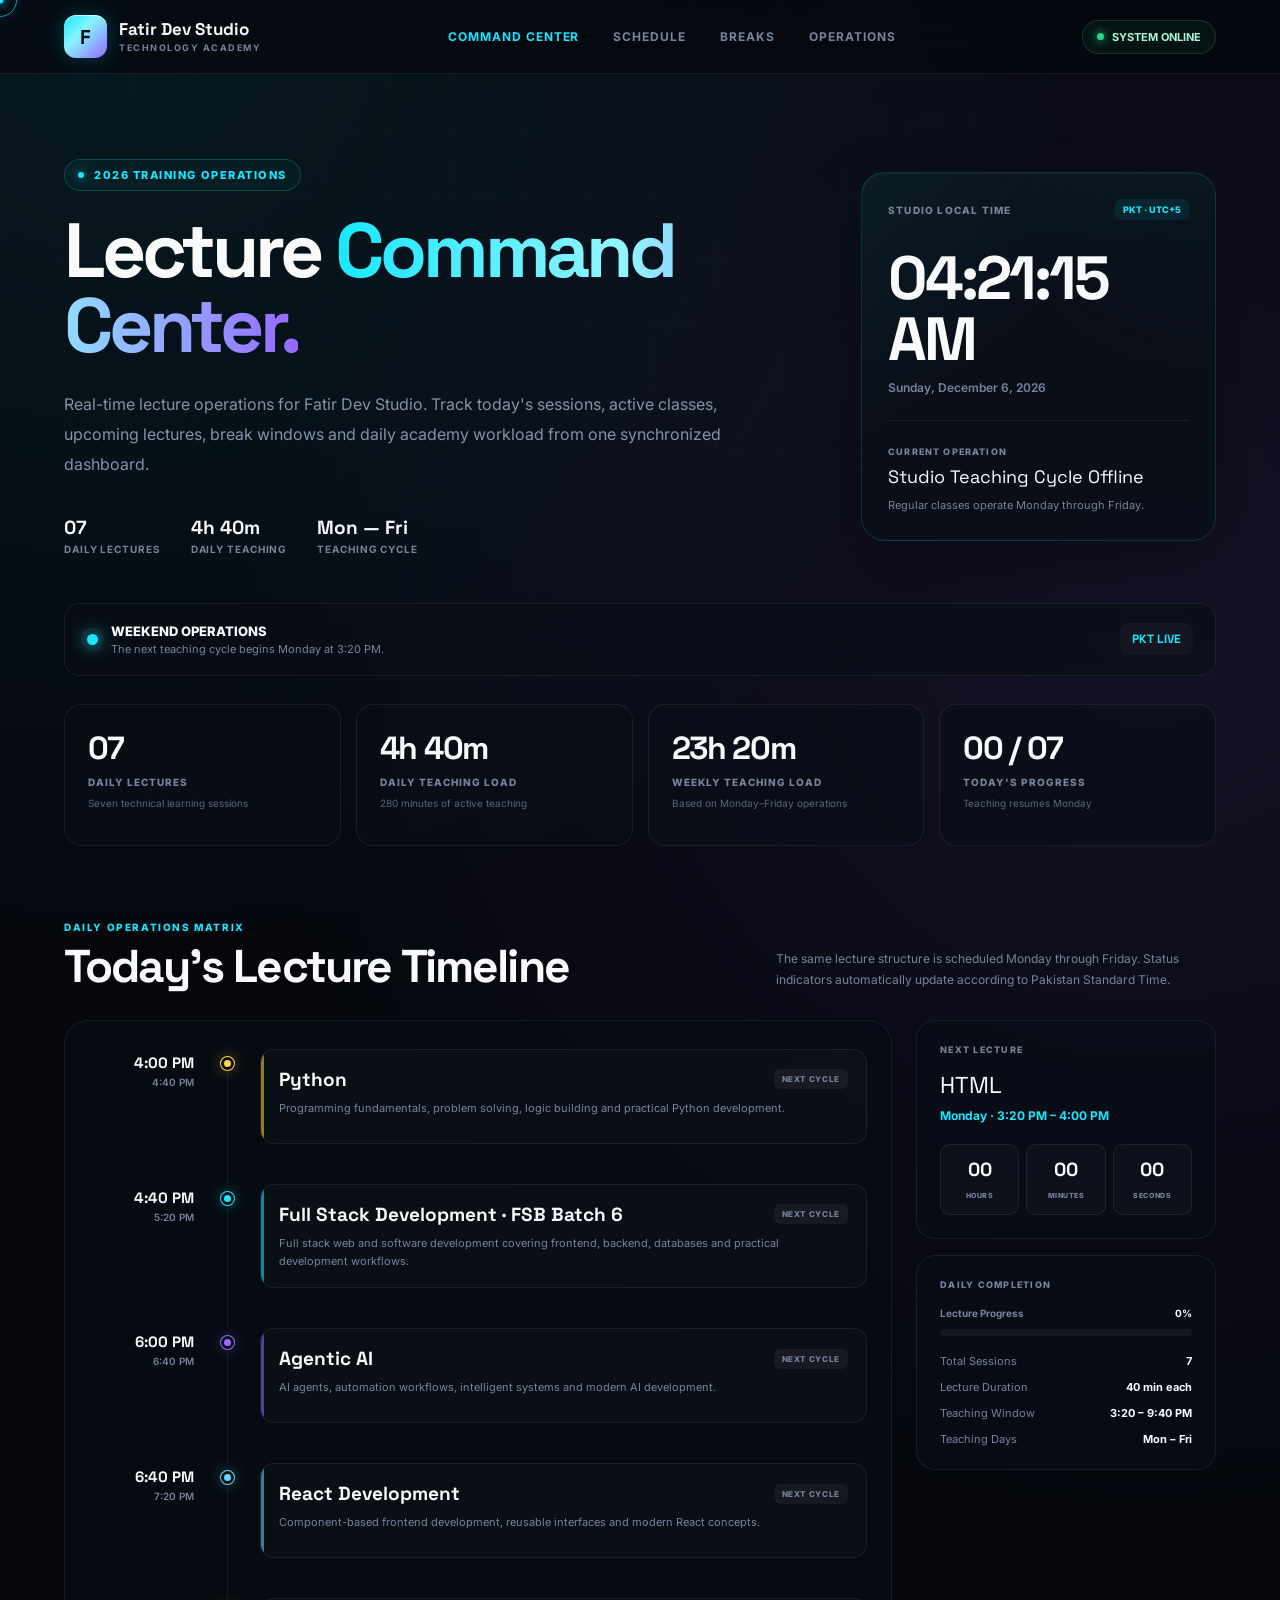
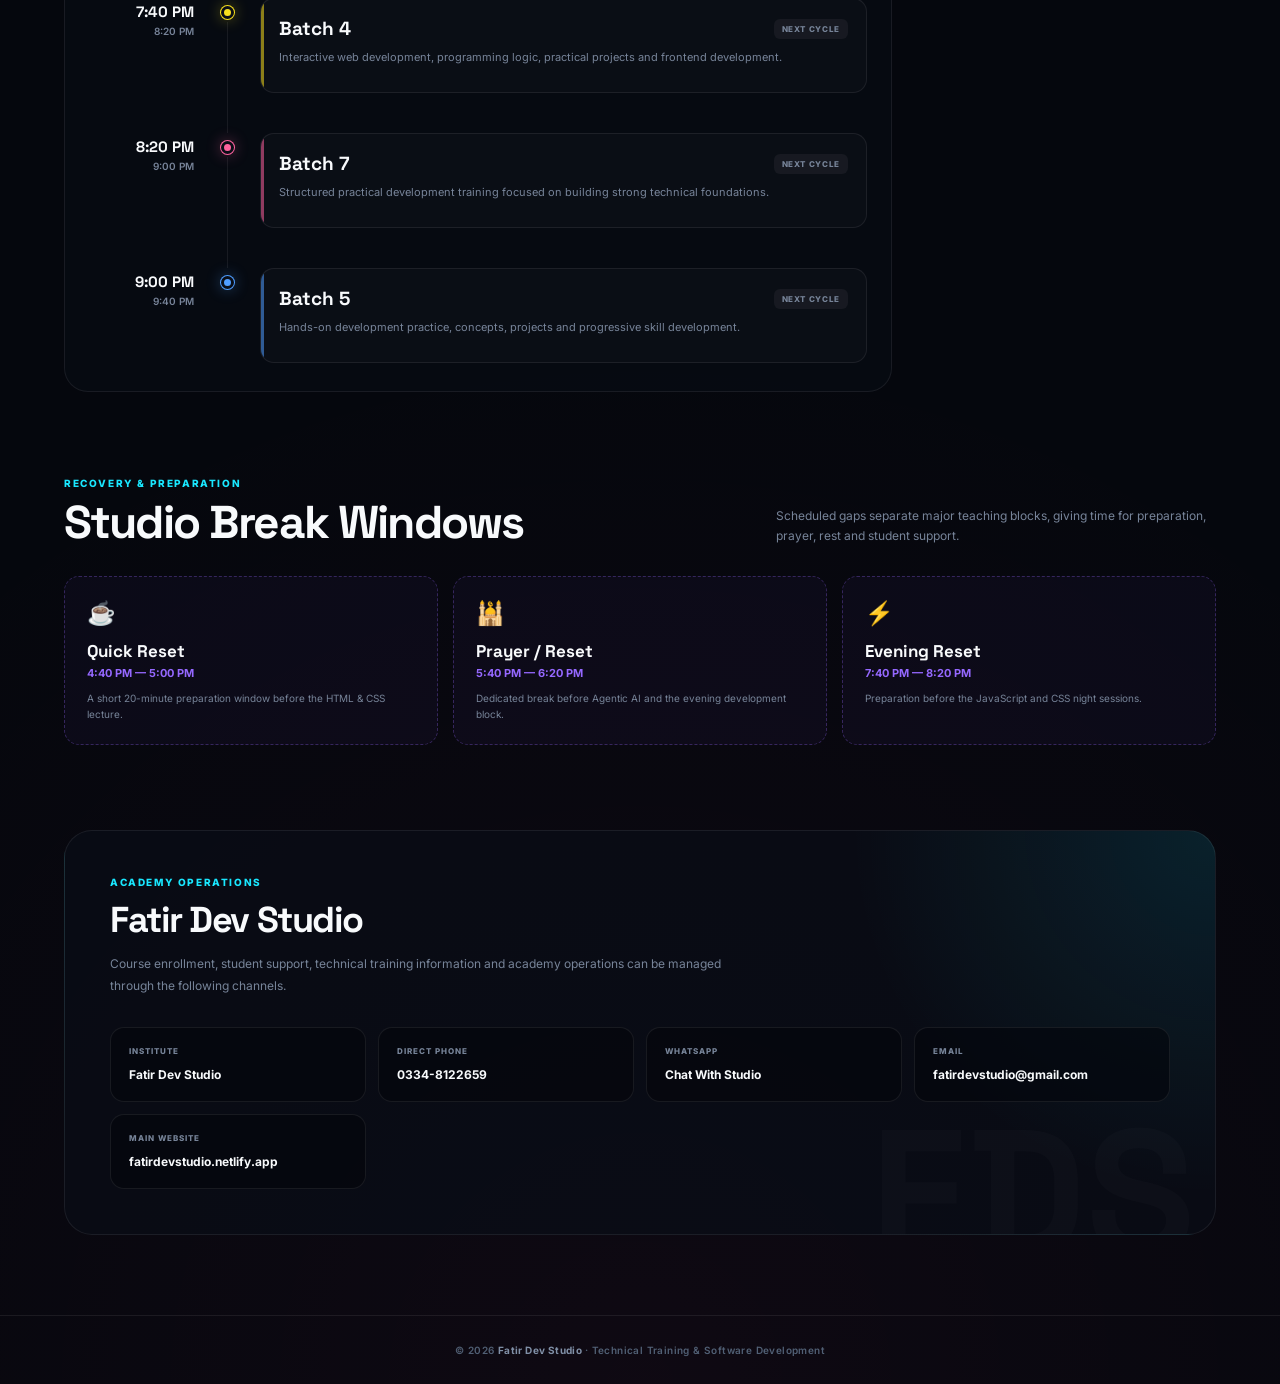
==== index.html @ 7f067a49 "Fix student fee access, course expiry and learning restrictions" ====
<!doctype html>
<html lang="en">
  <head>
    <meta charset="UTF-8" />
    <meta name="viewport" content="width=device-width, initial-scale=1.0" />

    <title>Fatir Dev Studio | Lecture Command Center</title>

    <meta
      name="description"
      content="Fatir Dev Studio daily lecture schedule and academy command center."
    />

    <link
      rel="shortcut icon"
      href="/FATIR DEV STUDIO Gold Monogram.png"
      type="image/x-icon"
    />

    <link rel="preconnect" href="https://fonts.googleapis.com" />
    <link rel="preconnect" href="https://fonts.gstatic.com" crossorigin />

    <link
      href="https://fonts.googleapis.com/css2?family=Inter:wght@400;500;600;700;800&family=Space+Grotesk:wght@500;600;700&display=swap"
      rel="stylesheet"
    />

    <style>
      :root {
        --bg: #05070d;
        --surface: #0a0e17;
        --surface-2: #101622;
        --surface-3: #141c2b;

        --cyan: #19e7ff;
        --cyan-soft: rgba(25, 231, 255, 0.12);

        --purple: #9568ff;
        --pink: #ff3d9a;
        --green: #23db8c;
        --orange: #ffad42;

        --white: #f8fafc;
        --text: #dce4ef;
        --muted: #778499;

        --border: rgba(255, 255, 255, 0.075);
        --border-cyan: rgba(25, 231, 255, 0.22);

        --max-width: 1380px;
      }

      * {
        margin: 0;
        padding: 0;
        box-sizing: border-box;
      }

      html {
        scroll-behavior: smooth;
      }

      body {
        min-height: 100vh;
        overflow-x: hidden;

        background:
          radial-gradient(
            circle at 10% 0%,
            rgba(25, 231, 255, 0.08),
            transparent 30%
          ),
          radial-gradient(
            circle at 90% 20%,
            rgba(149, 104, 255, 0.1),
            transparent 35%
          ),
          radial-gradient(
            circle at 50% 100%,
            rgba(255, 61, 154, 0.04),
            transparent 35%
          ),
          var(--bg);

        color: var(--text);

        font-family: "Inter", sans-serif;
      }

      a {
        color: inherit;
      }

      button,
      a {
        -webkit-tap-highlight-color: transparent;
      }

      body::before {
        content: "";

        position: fixed;
        inset: 0;

        z-index: -1;
        pointer-events: none;

        background-image:
          linear-gradient(rgba(255, 255, 255, 0.018) 1px, transparent 1px),
          linear-gradient(
            90deg,
            rgba(255, 255, 255, 0.018) 1px,
            transparent 1px
          );

        background-size: 65px 65px;

        mask-image: linear-gradient(
          to bottom,
          rgba(0, 0, 0, 0.8),
          transparent 85%
        );
      }

      /* =========================
       CUSTOM CURSOR
    ========================= */

      .cursor-dot,
      .cursor-outline {
        display: none;
      }

      @media (pointer: fine) {
        body,
        a,
        button {
          cursor: none;
        }

        .cursor-dot {
          display: block;

          position: fixed;

          width: 7px;
          height: 7px;

          border-radius: 50%;

          background: var(--cyan);

          transform: translate(-50%, -50%);

          pointer-events: none;

          z-index: 99999;

          box-shadow:
            0 0 10px var(--cyan),
            0 0 20px rgba(25, 231, 255, 0.5);
        }

        .cursor-outline {
          display: block;

          position: fixed;

          width: 34px;
          height: 34px;

          border-radius: 50%;

          border: 1px solid rgba(25, 231, 255, 0.65);

          transform: translate(-50%, -50%);

          pointer-events: none;

          z-index: 99998;

          transition:
            width 0.2s ease,
            height 0.2s ease,
            border-color 0.2s ease;

          box-shadow: 0 0 18px rgba(25, 231, 255, 0.12);
        }
      }

      /* =========================
       NAVBAR
    ========================= */

      .navbar {
        position: sticky;

        top: 0;

        z-index: 1000;

        border-bottom: 1px solid var(--border);

        background: rgba(5, 7, 13, 0.76);

        backdrop-filter: blur(22px);

        padding: 15px 5%;
      }

      .nav-inner {
        max-width: var(--max-width);

        margin: auto;

        display: flex;

        align-items: center;
        justify-content: space-between;

        gap: 30px;
      }

      .brand {
        display: flex;

        align-items: center;

        gap: 12px;

        text-decoration: none;
      }

      .brand-icon {
        width: 43px;
        height: 43px;

        display: flex;

        align-items: center;
        justify-content: center;

        border-radius: 12px;

        background: linear-gradient(
          135deg,
          var(--cyan),
          #86f6ff 40%,
          var(--purple)
        );

        color: #021014;

        font-family: "Space Grotesk", sans-serif;

        font-weight: 800;

        font-size: 20px;

        box-shadow:
          0 0 25px rgba(25, 231, 255, 0.23),
          inset 0 1px rgba(255, 255, 255, 0.6);
      }

      .brand-copy h2 {
        font-family: "Space Grotesk", sans-serif;

        font-size: 17px;

        line-height: 1.1;

        color: var(--white);
      }

      .brand-copy span {
        display: block;

        margin-top: 4px;

        color: var(--muted);

        font-size: 9px;
        font-weight: 700;

        letter-spacing: 0.17em;

        text-transform: uppercase;
      }

      .nav-links {
        display: flex;

        align-items: center;

        gap: 34px;
      }

      .nav-links a {
        text-decoration: none;

        color: var(--muted);

        font-size: 12px;
        font-weight: 700;

        letter-spacing: 0.08em;

        text-transform: uppercase;

        transition: 0.25s;
      }

      .nav-links a:hover,
      .nav-links a.active {
        color: var(--cyan);
      }

      .nav-status {
        padding: 9px 14px;

        border: 1px solid rgba(35, 219, 140, 0.2);

        border-radius: 999px;

        background: rgba(35, 219, 140, 0.06);

        display: flex;

        align-items: center;

        gap: 8px;

        color: #aaf8d4;

        font-size: 11px;
        font-weight: 700;
      }

      .status-dot {
        width: 7px;
        height: 7px;

        border-radius: 50%;

        background: var(--green);

        box-shadow: 0 0 10px var(--green);

        animation: statusPulse 1.7s infinite;
      }

      @keyframes statusPulse {
        0%,
        100% {
          opacity: 1;
        }

        50% {
          opacity: 0.35;
        }
      }

      /* =========================
       LAYOUT
    ========================= */

      .container {
        width: min(90%, var(--max-width));

        margin: auto;
      }

      /* =========================
       HERO
    ========================= */

      .hero {
        padding: 85px 0 48px;
      }

      .hero-layout {
        display: grid;

        grid-template-columns:
          minmax(0, 1.35fr)
          minmax(300px, 0.65fr);

        gap: 60px;

        align-items: center;
      }

      .hero-kicker {
        display: inline-flex;

        align-items: center;

        gap: 10px;

        margin-bottom: 22px;

        padding: 8px 13px;

        border: 1px solid var(--border-cyan);

        border-radius: 999px;

        background: rgba(25, 231, 255, 0.04);

        color: var(--cyan);

        font-size: 11px;
        font-weight: 800;

        letter-spacing: 0.14em;

        text-transform: uppercase;
      }

      .hero-kicker::before {
        content: "";

        width: 6px;
        height: 6px;

        border-radius: 50%;

        background: var(--cyan);

        box-shadow: 0 0 12px var(--cyan);
      }

      .hero h1 {
        max-width: 850px;

        font-family: "Space Grotesk", sans-serif;

        font-size: clamp(48px, 6vw, 82px);

        line-height: 0.98;

        letter-spacing: -0.055em;

        color: var(--white);
      }

      .hero h1 span {
        background: linear-gradient(90deg, var(--cyan), #91f5ff, var(--purple));

        -webkit-background-clip: text;

        background-clip: text;

        color: transparent;
      }

      .hero-description {
        margin-top: 25px;

        max-width: 700px;

        color: #8592a7;

        font-size: 16px;

        line-height: 1.9;
      }

      .hero-mini-stats {
        display: flex;

        flex-wrap: wrap;

        gap: 30px;

        margin-top: 35px;
      }

      .hero-mini-stat strong {
        display: block;

        font-family: "Space Grotesk", sans-serif;

        color: var(--white);

        font-size: 19px;
      }

      .hero-mini-stat span {
        display: block;

        margin-top: 3px;

        color: var(--muted);

        font-size: 10px;
        font-weight: 700;

        letter-spacing: 0.09em;

        text-transform: uppercase;
      }

      /* =========================
       LIVE CONTROL
    ========================= */

      .live-control {
        position: relative;

        overflow: hidden;

        padding: 26px;

        border: 1px solid rgba(25, 231, 255, 0.16);

        border-radius: 24px;

        background:
          linear-gradient(145deg, rgba(25, 231, 255, 0.07), transparent 45%),
          rgba(10, 14, 23, 0.86);

        box-shadow:
          0 30px 70px rgba(0, 0, 0, 0.32),
          inset 0 1px rgba(255, 255, 255, 0.035);
      }

      .live-control::after {
        content: "";

        position: absolute;

        width: 150px;
        height: 150px;

        top: -80px;
        right: -60px;

        border-radius: 50%;

        background: var(--cyan);

        filter: blur(90px);

        opacity: 0.13;
      }

      .control-label {
        display: flex;

        justify-content: space-between;
        align-items: center;

        gap: 10px;

        margin-bottom: 28px;
      }

      .control-label span:first-child {
        color: var(--muted);

        font-size: 10px;
        font-weight: 800;

        letter-spacing: 0.12em;

        text-transform: uppercase;
      }

      .pkt-badge {
        padding: 5px 8px;

        border-radius: 6px;

        background: rgba(25, 231, 255, 0.08);

        color: var(--cyan);

        font-size: 9px;
        font-weight: 800;
      }

      #digital-time {
        font-family: "Space Grotesk", sans-serif;

        font-size: clamp(43px, 5vw, 61px);

        font-weight: 700;

        line-height: 1;

        letter-spacing: -0.05em;

        color: var(--white);
      }

      #full-date {
        margin-top: 10px;

        color: var(--muted);

        font-size: 12px;
        font-weight: 600;
      }

      .control-divider {
        height: 1px;

        margin: 25px 0;

        background: var(--border);
      }

      .current-operation-label {
        margin-bottom: 8px;

        color: var(--muted);

        font-size: 9px;
        font-weight: 800;

        letter-spacing: 0.13em;

        text-transform: uppercase;
      }

      #current-operation {
        font-family: "Space Grotesk", sans-serif;

        font-size: 18px;

        line-height: 1.35;

        color: var(--white);
      }

      #operation-subtitle {
        margin-top: 7px;

        color: var(--muted);

        font-size: 11px;

        line-height: 1.6;
      }

      /* =========================
       LIVE BANNER
    ========================= */

      .live-banner {
        margin-bottom: 28px;

        display: flex;

        align-items: center;
        justify-content: space-between;

        gap: 30px;

        padding: 19px 22px;

        border: 1px solid var(--border);

        border-radius: 16px;

        background: rgba(10, 14, 23, 0.72);

        backdrop-filter: blur(15px);
      }

      .live-banner-left {
        display: flex;

        align-items: center;

        gap: 13px;
      }

      .live-signal {
        width: 11px;
        height: 11px;

        flex: 0 0 auto;

        border-radius: 50%;

        background: var(--cyan);

        box-shadow:
          0 0 0 6px rgba(25, 231, 255, 0.07),
          0 0 18px var(--cyan);

        animation: signal 1.5s infinite;
      }

      @keyframes signal {
        50% {
          box-shadow:
            0 0 0 11px rgba(25, 231, 255, 0),
            0 0 22px var(--cyan);
        }
      }

      #live-banner-title {
        font-size: 13px;

        font-weight: 800;

        color: var(--white);
      }

      #live-banner-description {
        margin-top: 3px;

        color: var(--muted);

        font-size: 11px;
      }

      .banner-counter {
        white-space: nowrap;

        padding: 8px 12px;

        border-radius: 8px;

        background: rgba(255, 255, 255, 0.035);

        color: var(--cyan);

        font-family: "Space Grotesk", sans-serif;

        font-size: 12px;
        font-weight: 700;
      }

      /* =========================
       METRICS
    ========================= */

      .metrics {
        display: grid;

        grid-template-columns: repeat(4, minmax(0, 1fr));

        gap: 15px;

        margin-bottom: 75px;
      }

      .metric {
        position: relative;

        overflow: hidden;

        min-height: 142px;

        padding: 23px;

        border: 1px solid var(--border);

        border-radius: 17px;

        background: rgba(10, 14, 23, 0.72);

        transition:
          transform 0.25s ease,
          border-color 0.25s ease;
      }

      .metric:hover {
        transform: translateY(-4px);

        border-color: rgba(25, 231, 255, 0.22);
      }

      .metric-number {
        margin-bottom: 8px;

        font-family: "Space Grotesk", sans-serif;

        color: var(--white);

        font-size: 32px;
        font-weight: 700;

        letter-spacing: -0.04em;
      }

      .metric-title {
        color: var(--muted);

        font-size: 10px;
        font-weight: 800;

        letter-spacing: 0.1em;

        text-transform: uppercase;
      }

      .metric-note {
        margin-top: 9px;

        color: #59677b;

        font-size: 10px;
      }

      /* =========================
       SECTION HEADER
    ========================= */

      .section {
        padding-bottom: 85px;
      }

      .section-head {
        margin-bottom: 30px;

        display: flex;

        align-items: flex-end;
        justify-content: space-between;

        gap: 30px;
      }

      .eyebrow {
        margin-bottom: 9px;

        color: var(--cyan);

        font-size: 10px;
        font-weight: 800;

        letter-spacing: 0.16em;

        text-transform: uppercase;
      }

      .section-head h2 {
        font-family: "Space Grotesk", sans-serif;

        color: var(--white);

        font-size: clamp(31px, 4vw, 46px);

        line-height: 1.05;

        letter-spacing: -0.04em;
      }

      .section-head p {
        max-width: 440px;

        color: var(--muted);

        font-size: 12px;

        line-height: 1.7;
      }

      /* =========================
       TIMELINE
    ========================= */

      .schedule-layout {
        display: grid;

        grid-template-columns:
          minmax(0, 1.55fr)
          minmax(300px, 0.45fr);

        gap: 24px;

        align-items: start;
      }

      .timeline-panel {
        border: 1px solid var(--border);

        border-radius: 24px;

        padding: 8px 24px;

        background: rgba(8, 12, 20, 0.7);
      }

      .lecture-item {
        --lecture-color: var(--cyan);

        position: relative;

        display: grid;

        grid-template-columns: 105px 36px minmax(0, 1fr);

        gap: 15px;

        min-height: 135px;

        padding: 20px 0;
      }

      .lecture-time {
        padding-top: 4px;

        text-align: right;
      }

      .lecture-time strong {
        display: block;

        font-family: "Space Grotesk", sans-serif;

        color: var(--white);

        font-size: 15px;
      }

      .lecture-time span {
        display: block;

        margin-top: 4px;

        color: var(--muted);

        font-size: 10px;
        font-weight: 600;
      }

      .timeline-track {
        position: relative;

        display: flex;

        justify-content: center;
      }

      .timeline-track::after {
        content: "";

        position: absolute;

        top: 24px;
        bottom: -40px;

        width: 1px;

        background: var(--border);
      }

      .lecture-item:last-child .timeline-track::after {
        display: none;
      }

      .timeline-node {
        position: relative;

        z-index: 2;

        width: 13px;
        height: 13px;

        margin-top: 8px;

        border: 3px solid var(--surface);

        border-radius: 50%;

        background: #334155;

        box-shadow: 0 0 0 1px #334155;
      }

      .lecture-content {
        position: relative;

        overflow: hidden;

        padding: 17px 18px;

        border: 1px solid var(--border);

        border-radius: 14px;

        background: rgba(255, 255, 255, 0.018);

        transition:
          transform 0.25s ease,
          border-color 0.25s ease,
          background 0.25s ease;
      }

      .lecture-content:hover {
        transform: translateX(4px);

        border-color: color-mix(in srgb, var(--lecture-color) 30%, transparent);
      }

      .lecture-content::before {
        content: "";

        position: absolute;

        top: 0;
        bottom: 0;
        left: 0;

        width: 3px;

        background: var(--lecture-color);

        opacity: 0.55;
      }

      .lecture-top {
        display: flex;

        align-items: center;
        justify-content: space-between;

        gap: 20px;

        margin-bottom: 8px;
      }

      .lecture-title {
        font-family: "Space Grotesk", sans-serif;

        color: var(--white);

        font-size: 19px;

        font-weight: 700;
      }

      .lecture-badge {
        white-space: nowrap;

        padding: 5px 8px;

        border-radius: 6px;

        background: rgba(255, 255, 255, 0.05);

        color: var(--muted);

        font-size: 8px;
        font-weight: 800;

        letter-spacing: 0.08em;

        text-transform: uppercase;
      }

      .lecture-content p {
        color: var(--muted);

        font-size: 11px;

        line-height: 1.6;
      }

      .lecture-item.upcoming .timeline-node {
        background: var(--lecture-color);

        box-shadow:
          0 0 0 1px var(--lecture-color),
          0 0 15px color-mix(in srgb, var(--lecture-color) 45%, transparent);
      }

      .lecture-item.live .lecture-content {
        border-color: color-mix(in srgb, var(--lecture-color) 50%, transparent);

        background:
          linear-gradient(
            110deg,
            color-mix(in srgb, var(--lecture-color) 9%, transparent),
            transparent
          ),
          rgba(255, 255, 255, 0.018);

        box-shadow: 0 0 30px rgba(25, 231, 255, 0.06);
      }

      .lecture-item.live .timeline-node {
        background: var(--lecture-color);

        box-shadow:
          0 0 0 5px color-mix(in srgb, var(--lecture-color) 12%, transparent),
          0 0 20px var(--lecture-color);
      }

      .lecture-item.live .lecture-badge {
        background: color-mix(in srgb, var(--lecture-color) 14%, transparent);

        color: var(--lecture-color);
      }

      .lecture-item.complete {
        opacity: 0.52;
      }

      .lecture-item.complete .timeline-node {
        background: var(--green);

        box-shadow: 0 0 0 1px var(--green);
      }

      .lecture-item.complete .lecture-badge {
        color: var(--green);

        background: rgba(35, 219, 140, 0.08);
      }

      /* =========================
       SIDE PANEL
    ========================= */

      .side-panel {
        position: sticky;

        top: 95px;

        display: flex;

        flex-direction: column;

        gap: 16px;
      }

      .next-card,
      .workload-card {
        padding: 23px;

        border: 1px solid var(--border);

        border-radius: 19px;

        background: rgba(10, 14, 23, 0.77);
      }

      .panel-label {
        margin-bottom: 17px;

        color: var(--muted);

        font-size: 9px;
        font-weight: 800;

        letter-spacing: 0.14em;

        text-transform: uppercase;
      }

      #next-class-name {
        font-family: "Space Grotesk", sans-serif;

        color: var(--white);

        font-size: 23px;

        line-height: 1.2;
      }

      #next-class-time {
        margin-top: 8px;

        color: var(--cyan);

        font-size: 12px;
        font-weight: 700;
      }

      .countdown-box {
        margin-top: 21px;

        display: grid;

        grid-template-columns: repeat(3, 1fr);

        gap: 7px;
      }

      .countdown-unit {
        padding: 12px 6px;

        text-align: center;

        border: 1px solid var(--border);

        border-radius: 10px;

        background: rgba(255, 255, 255, 0.02);
      }

      .countdown-unit strong {
        display: block;

        font-family: "Space Grotesk", sans-serif;

        color: var(--white);

        font-size: 19px;
      }

      .countdown-unit span {
        color: var(--muted);

        font-size: 7px;
        font-weight: 800;

        text-transform: uppercase;

        letter-spacing: 0.08em;
      }

      .progress-heading {
        display: flex;

        justify-content: space-between;

        margin-bottom: 10px;

        color: var(--muted);

        font-size: 10px;
        font-weight: 700;
      }

      .progress-heading span:last-child {
        color: var(--white);
      }

      .progress-track {
        overflow: hidden;

        height: 7px;

        border-radius: 10px;

        background: rgba(255, 255, 255, 0.06);
      }

      .progress-fill {
        width: 0;

        height: 100%;

        border-radius: inherit;

        background: linear-gradient(90deg, var(--cyan), var(--purple));

        transition: width 0.4s ease;
      }

      .workload-details {
        margin-top: 18px;

        display: flex;

        flex-direction: column;

        gap: 12px;
      }

      .workload-row {
        display: flex;

        justify-content: space-between;

        color: var(--muted);

        font-size: 11px;
      }

      .workload-row strong {
        color: var(--white);
      }

      /* =========================
       BREAK WINDOWS
    ========================= */

      .break-grid {
        display: grid;

        grid-template-columns: repeat(3, minmax(0, 1fr));

        gap: 15px;
      }

      .break-box {
        padding: 22px;

        border: 1px dashed rgba(149, 104, 255, 0.3);

        border-radius: 15px;

        background: rgba(149, 104, 255, 0.045);
      }

      .break-icon {
        margin-bottom: 13px;

        font-size: 23px;
      }

      .break-box h3 {
        font-family: "Space Grotesk", sans-serif;

        color: var(--white);

        font-size: 17px;
      }

      .break-box .break-time {
        margin-top: 4px;

        color: var(--purple);

        font-size: 11px;
        font-weight: 700;
      }

      .break-box p {
        margin-top: 10px;

        color: var(--muted);

        font-size: 10px;

        line-height: 1.6;
      }

      /* =========================
       CONTACT
    ========================= */

      .contact-hub {
        position: relative;

        overflow: hidden;

        margin-bottom: 80px;

        padding: 45px;

        border: 1px solid var(--border);

        border-radius: 28px;

        background:
          radial-gradient(
            circle at 100% 0%,
            rgba(25, 231, 255, 0.1),
            transparent 30%
          ),
          rgba(10, 14, 23, 0.76);
      }

      .contact-hub::after {
        content: "FDS";

        position: absolute;

        right: 20px;
        bottom: -75px;

        font-family: "Space Grotesk", sans-serif;

        font-size: 180px;
        font-weight: 800;

        color: rgba(255, 255, 255, 0.018);

        pointer-events: none;
      }

      .contact-header {
        max-width: 630px;
      }

      .contact-header h2 {
        font-family: "Space Grotesk", sans-serif;

        color: var(--white);

        font-size: 36px;

        letter-spacing: -0.04em;
      }

      .contact-header p {
        margin-top: 10px;

        color: var(--muted);

        font-size: 12px;

        line-height: 1.8;
      }

      .contact-grid {
        position: relative;

        z-index: 2;

        display: grid;

        grid-template-columns: repeat(4, minmax(0, 1fr));

        gap: 12px;

        margin-top: 30px;
      }

      .contact-card {
        padding: 18px;

        border: 1px solid var(--border);

        border-radius: 14px;

        background: rgba(5, 7, 13, 0.65);

        text-decoration: none;

        transition:
          border-color 0.25s,
          transform 0.25s;
      }

      .contact-card:hover {
        transform: translateY(-3px);

        border-color: rgba(25, 231, 255, 0.3);
      }

      .contact-card label {
        display: block;

        margin-bottom: 7px;

        color: var(--muted);

        font-size: 8px;
        font-weight: 800;

        letter-spacing: 0.12em;

        text-transform: uppercase;
      }

      .contact-card strong {
        color: var(--white);

        font-size: 12px;

        word-break: break-word;
      }

      /* =========================
       FOOTER
    ========================= */

      footer {
        padding: 28px 5%;

        border-top: 1px solid var(--border);

        text-align: center;

        color: #516075;

        font-size: 10px;
        font-weight: 600;

        letter-spacing: 0.04em;
      }

      footer strong {
        color: #8090a7;
      }

      /* =========================
       RESPONSIVE
    ========================= */

      @media (max-width: 1050px) {
        .hero-layout {
          grid-template-columns: 1fr;

          gap: 35px;
        }

        .live-control {
          max-width: 600px;
        }

        .metrics {
          grid-template-columns: repeat(2, 1fr);
        }

        .schedule-layout {
          grid-template-columns: 1fr;
        }

        .side-panel {
          position: static;

          display: grid;

          grid-template-columns: 1fr 1fr;
        }

        .contact-grid {
          grid-template-columns: repeat(2, 1fr);
        }
      }

      @media (max-width: 760px) {
        .navbar {
          padding: 12px 5%;
        }

        .nav-links,
        .nav-status {
          display: none;
        }

        .hero {
          padding-top: 55px;
        }

        .hero h1 {
          font-size: 51px;
        }

        .hero-mini-stats {
          gap: 20px;
        }

        .metrics {
          grid-template-columns: 1fr 1fr;
        }

        .section-head {
          align-items: flex-start;

          flex-direction: column;
        }

        .lecture-item {
          grid-template-columns: 73px 23px 1fr;

          gap: 10px;
        }

        .timeline-panel {
          padding: 8px 13px;
        }

        .lecture-time strong {
          font-size: 12px;
        }

        .lecture-time span {
          font-size: 8px;
        }

        .lecture-title {
          font-size: 16px;
        }

        .lecture-top {
          align-items: flex-start;
        }

        .lecture-badge {
          font-size: 7px;
        }

        .side-panel {
          grid-template-columns: 1fr;
        }

        .break-grid {
          grid-template-columns: 1fr;
        }

        .contact-hub {
          padding: 30px 20px;
        }

        .contact-grid {
          grid-template-columns: 1fr;
        }

        .live-banner {
          align-items: flex-start;

          flex-direction: column;
        }
      }

      @media (max-width: 520px) {
        .brand-copy h2 {
          font-size: 15px;
        }

        .hero h1 {
          font-size: 44px;
        }

        .hero-description {
          font-size: 13px;
        }

        .metrics {
          grid-template-columns: 1fr;
        }

        .lecture-item {
          grid-template-columns: 1fr;

          padding: 11px 0;
        }

        .lecture-time {
          text-align: left;

          display: flex;

          gap: 10px;

          align-items: center;
        }

        .lecture-time strong,
        .lecture-time span {
          margin: 0;
        }

        .timeline-track {
          display: none;
        }

        .contact-header h2 {
          font-size: 29px;
        }
      }
    </style>
  </head>

  <body>
    <!-- CUSTOM CURSOR -->

    <div class="cursor-dot"></div>
    <div class="cursor-outline"></div>

    <!-- NAVIGATION -->

    <nav class="navbar">
      <div class="nav-inner">
        <a class="brand" href="#top">
          <div class="brand-icon">F</div>

          <div class="brand-copy">
            <h2>Fatir Dev Studio</h2>

            <span> Technology Academy </span>
          </div>
        </a>

        <div class="nav-links">
          <a href="#top" class="active"> Command Center </a>

          <a href="#schedule"> Schedule </a>

          <a href="#breaks"> Breaks </a>

          <a href="#contact"> Operations </a>
        </div>

        <div class="nav-status">
          <span class="status-dot"></span>

          SYSTEM ONLINE
        </div>
      </div>
    </nav>

    <main id="top">
      <!-- HERO -->

      <section class="hero">
        <div class="container hero-layout">
          <div>
            <div class="hero-kicker">2026 Training Operations</div>

            <h1>
              Lecture
              <span> Command Center. </span>
            </h1>

            <p class="hero-description">
              Real-time lecture operations for Fatir Dev Studio. Track today's
              sessions, active classes, upcoming lectures, break windows and
              daily academy workload from one synchronized dashboard.
            </p>

            <div class="hero-mini-stats">
              <div class="hero-mini-stat">
                <strong> 07 </strong>

                <span> Daily Lectures </span>
              </div>

              <div class="hero-mini-stat">
                <strong> 4h 40m </strong>

                <span> Daily Teaching </span>
              </div>

              <div class="hero-mini-stat">
                <strong> Mon — Fri </strong>

                <span> Teaching Cycle </span>
              </div>
            </div>
          </div>

          <!-- CLOCK PANEL -->

          <div class="live-control">
            <div class="control-label">
              <span> Studio Local Time </span>

              <span class="pkt-badge"> PKT · UTC+5 </span>
            </div>

            <div id="digital-time">--:--:--</div>

            <div id="full-date">Loading Pakistan time...</div>

            <div class="control-divider"></div>

            <div class="current-operation-label">Current Operation</div>

            <div id="current-operation">Checking academy schedule...</div>

            <div id="operation-subtitle">Synchronizing lecture matrix.</div>
          </div>
        </div>
      </section>

      <!-- LIVE STATUS -->

      <section>
        <div class="container">
          <div class="live-banner">
            <div class="live-banner-left">
              <div class="live-signal"></div>

              <div>
                <div id="live-banner-title">Synchronizing schedule...</div>

                <div id="live-banner-description">
                  Fatir Dev Studio lecture control system.
                </div>
              </div>
            </div>

            <div class="banner-counter" id="banner-counter">PKT LIVE</div>
          </div>

          <!-- METRICS -->

          <div class="metrics">
            <div class="metric">
              <div class="metric-number">07</div>

              <div class="metric-title">Daily Lectures</div>

              <div class="metric-note">Seven technical learning sessions</div>
            </div>

            <div class="metric">
              <div class="metric-number">4h 40m</div>

              <div class="metric-title">Daily Teaching Load</div>

              <div class="metric-note">280 minutes of active teaching</div>
            </div>

            <div class="metric">
              <div class="metric-number">23h 20m</div>

              <div class="metric-title">Weekly Teaching Load</div>

              <div class="metric-note">Based on Monday–Friday operations</div>
            </div>

            <div class="metric">
              <div class="metric-number" id="completed-count">00 / 07</div>

              <div class="metric-title">Today's Progress</div>

              <div class="metric-note" id="today-status">
                Calculating today's progress
              </div>
            </div>
          </div>
        </div>
      </section>

      <!-- SCHEDULE -->

      <section class="section" id="schedule">
        <div class="container">
          <div class="section-head">
            <div>
              <div class="eyebrow">Daily Operations Matrix</div>

              <h2>Today's Lecture Timeline</h2>
            </div>

            <p>
              The same lecture structure is scheduled Monday through Friday.
              Status indicators automatically update according to Pakistan
              Standard Time.
            </p>
          </div>

          <div class="schedule-layout">
            <!-- TIMELINE -->

            <div class="timeline-panel" id="lecture-timeline"></div>

            <!-- SIDE PANEL -->

            <aside class="side-panel">
              <div class="next-card">
                <div class="panel-label">Next Lecture</div>

                <div id="next-class-name">Calculating...</div>

                <div id="next-class-time">--</div>

                <div class="countdown-box">
                  <div class="countdown-unit">
                    <strong id="countdown-hours"> 00 </strong>

                    <span> Hours </span>
                  </div>

                  <div class="countdown-unit">
                    <strong id="countdown-minutes"> 00 </strong>

                    <span> Minutes </span>
                  </div>

                  <div class="countdown-unit">
                    <strong id="countdown-seconds"> 00 </strong>

                    <span> Seconds </span>
                  </div>
                </div>
              </div>

              <div class="workload-card">
                <div class="panel-label">Daily Completion</div>

                <div class="progress-heading">
                  <span> Lecture Progress </span>

                  <span id="progress-percent"> 0% </span>
                </div>

                <div class="progress-track">
                  <div class="progress-fill" id="progress-fill"></div>
                </div>

                <div class="workload-details">
                  <div class="workload-row">
                    <span> Total Sessions </span>

                    <strong> 7 </strong>
                  </div>

                  <div class="workload-row">
                    <span> Lecture Duration </span>

                    <strong> 40 min each </strong>
                  </div>

                  <div class="workload-row">
                    <span> Teaching Window </span>

                    <strong> 3:20 – 9:40 PM </strong>
                  </div>

                  <div class="workload-row">
                    <span> Teaching Days </span>

                    <strong> Mon – Fri </strong>
                  </div>
                </div>
              </div>
            </aside>
          </div>
        </div>
      </section>

      <!-- BREAKS -->

      <section class="section" id="breaks">
        <div class="container">
          <div class="section-head">
            <div>
              <div class="eyebrow">Recovery & Preparation</div>

              <h2>Studio Break Windows</h2>
            </div>

            <p>
              Scheduled gaps separate major teaching blocks, giving time for
              preparation, prayer, rest and student support.
            </p>
          </div>

          <div class="break-grid">
            <div class="break-box">
              <div class="break-icon">☕</div>

              <h3>Quick Reset</h3>

              <div class="break-time">4:40 PM — 5:00 PM</div>

              <p>
                A short 20-minute preparation window before the HTML & CSS
                lecture.
              </p>
            </div>

            <div class="break-box">
              <div class="break-icon">🕌</div>

              <h3>Prayer / Reset</h3>

              <div class="break-time">5:40 PM — 6:20 PM</div>

              <p>
                Dedicated break before Agentic AI and the evening development
                block.
              </p>
            </div>

            <div class="break-box">
              <div class="break-icon">⚡</div>

              <h3>Evening Reset</h3>

              <div class="break-time">7:40 PM — 8:20 PM</div>

              <p>Preparation before the JavaScript and CSS night sessions.</p>
            </div>
          </div>
        </div>
      </section>

      <!-- CONTACT -->

      <section id="contact">
        <div class="container">
          <div class="contact-hub">
            <div class="contact-header">
              <div class="eyebrow">Academy Operations</div>

              <h2>Fatir Dev Studio</h2>

              <p>
                Course enrollment, student support, technical training
                information and academy operations can be managed through the
                following channels.
              </p>
            </div>

            <div class="contact-grid">
              <div class="contact-card">
                <label> Institute </label>

                <strong> Fatir Dev Studio </strong>
              </div>

              <a class="contact-card" href="tel:+923348122659">
                <label> Direct Phone </label>

                <strong> 0334-8122659 </strong>
              </a>

              <a
                class="contact-card"
                href="https://wa.me/923348122659"
                target="_blank"
                rel="noopener noreferrer"
              >
                <label> WhatsApp </label>

                <strong> Chat With Studio </strong>
              </a>

              <a class="contact-card" href="mailto:fatirdevstudio@gmail.com">
                <label> Email </label>

                <strong> fatirdevstudio@gmail.com </strong>
              </a>

              <a
                class="contact-card"
                href="https://fatirdevstudio.netlify.app"
                target="_blank"
                rel="noopener noreferrer"
              >
                <label> Main Website </label>

                <strong> fatirdevstudio.netlify.app </strong>
              </a>
            </div>
          </div>
        </div>
      </section>
    </main>

    <footer>
      © 2026
      <strong> Fatir Dev Studio </strong>
      · Technical Training & Software Development
    </footer>

    <script>
      /* ============================================
         FATIR DEV STUDIO NEW SCHEDULE

         4:00 - 4:40 PM   Python
         4:40 - 5:20 PM   Full Stack Development · FSB Batch 6

         5:20 - 6:00 PM   Namaz Break

         6:00 - 6:40 PM   Agentic AI
         6:40 - 7:20 PM   React Development

         7:20 - 7:40 PM   Namaz Break

         7:40 - 8:20 PM   Batch 4
         8:20 - 9:00 PM   Batch 7
         9:00 - 9:40 PM   Batch 5
      ============================================ */

      const lectures = [
        {
          id: 1,

          name: "Python",

          short: "PYTHON",

          description:
            "Programming fundamentals, problem solving, logic building and practical Python development.",

          start: "16:00",

          end: "16:40",

          displayStart: "4:00 PM",

          displayEnd: "4:40 PM",

          color: "#ffd343",
        },

        {
          id: 2,

          name: "Full Stack Development · FSB Batch 6",

          short: "FSB · BATCH 6",

          description:
            "Full stack web and software development covering frontend, backend, databases and practical development workflows.",

          start: "16:40",

          end: "17:20",

          displayStart: "4:40 PM",

          displayEnd: "5:20 PM",

          color: "#19e7ff",
        },

        {
          id: 3,

          name: "Agentic AI",

          short: "AGENTIC AI",

          description:
            "AI agents, automation workflows, intelligent systems and modern AI development.",

          start: "18:00",

          end: "18:40",

          displayStart: "6:00 PM",

          displayEnd: "6:40 PM",

          color: "#9568ff",
        },

        {
          id: 4,

          name: "React Development",

          short: "REACT",

          description:
            "Component-based frontend development, reusable interfaces and modern React concepts.",

          start: "18:40",

          end: "19:20",

          displayStart: "6:40 PM",

          displayEnd: "7:20 PM",

          color: "#61dafb",
        },

        {
          id: 5,

          name: "Batch 4",

          short: "BATCH 4",

          description:
            "Interactive web development, programming logic, practical projects and frontend development.",

          start: "19:40",

          end: "20:20",

          displayStart: "7:40 PM",

          displayEnd: "8:20 PM",

          color: "#f7df1e",
        },

        {
          id: 6,

          name: "Batch 7",

          short: "BATCH 7",

          description:
            "Structured practical development training focused on building strong technical foundations.",

          start: "20:20",

          end: "21:00",

          displayStart: "8:20 PM",

          displayEnd: "9:00 PM",

          color: "#ff639f",
        },

        {
          id: 7,

          name: "Batch 5",

          short: "BATCH 5",

          description:
            "Hands-on development practice, concepts, projects and progressive skill development.",

          start: "21:00",

          end: "21:40",

          displayStart: "9:00 PM",

          displayEnd: "9:40 PM",

          color: "#4f9dff",
        },
      ];

      const weekdays = ["MON", "TUE", "WED", "THU", "FRI"];

      function timeToSeconds(time) {
        const [hours, minutes] = time.split(":").map(Number);

        return hours * 3600 + minutes * 60;
      }

      function getPakistanTime() {
        const formatter = new Intl.DateTimeFormat("en-US", {
          timeZone: "Asia/Karachi",

          weekday: "short",

          year: "numeric",

          month: "long",

          day: "numeric",

          hour: "2-digit",

          minute: "2-digit",

          second: "2-digit",

          hour12: false,
        });

        const parts = formatter.formatToParts(new Date());

        const getPart = (type) =>
          parts.find((part) => part.type === type)?.value;

        let hour = Number(getPart("hour"));

        /*
              Some browsers may return "24"
              around midnight.
            */

        if (hour === 24) {
          hour = 0;
        }

        const minute = Number(getPart("minute"));

        const second = Number(getPart("second"));

        let dayName = getPart("weekday").toUpperCase();

        const dayMap = {
          MON: "MON",
          TUE: "TUE",
          WED: "WED",
          THU: "THU",
          FRI: "FRI",
          SAT: "SAT",
          SUN: "SUN",
        };

        dayName = dayMap[dayName] || dayName;

        return {
          hour,

          minute,

          second,

          dayName,

          currentSeconds: hour * 3600 + minute * 60 + second,
        };
      }

      function formatClock12Hour(hour, minute, second) {
        const suffix = hour >= 12 ? "PM" : "AM";

        let displayHour = hour % 12;

        if (displayHour === 0) {
          displayHour = 12;
        }

        return (
          `${String(displayHour).padStart(2, "0")}:` +
          `${String(minute).padStart(2, "0")}:` +
          `${String(second).padStart(2, "0")} ` +
          suffix
        );
      }

      /* ============================================
             RENDER TIMELINE
          ============================================ */

      function renderTimeline() {
        const timeline = document.getElementById("lecture-timeline");

        const pakistan = getPakistanTime();

        const currentSeconds = pakistan.currentSeconds;

        const isTeachingDay = weekdays.includes(pakistan.dayName);

        timeline.innerHTML = "";

        lectures.forEach((lecture) => {
          const start = timeToSeconds(lecture.start);

          const end = timeToSeconds(lecture.end);

          let statusClass = "upcoming";

          let badge = "UPCOMING";

          if (!isTeachingDay) {
            statusClass = "upcoming";

            badge = "NEXT CYCLE";
          } else if (currentSeconds >= end) {
            statusClass = "complete";

            badge = "COMPLETED";
          } else if (currentSeconds >= start && currentSeconds < end) {
            statusClass = "live";

            badge = "LIVE NOW";
          }

          const item = document.createElement("article");

          item.className = `lecture-item ${statusClass}`;

          item.style.setProperty("--lecture-color", lecture.color);

          item.innerHTML = `

                  <div class="lecture-time">

                    <strong>
                      ${lecture.displayStart}
                    </strong>

                    <span>
                      ${lecture.displayEnd}
                    </span>

                  </div>


                  <div class="timeline-track">

                    <div class="timeline-node"></div>

                  </div>


                  <div class="lecture-content">

                    <div class="lecture-top">

                      <h3 class="lecture-title">
                        ${lecture.name}
                      </h3>

                      <div class="lecture-badge">
                        ${badge}
                      </div>

                    </div>

                    <p>
                      ${lecture.description}
                    </p>

                  </div>

                `;

          timeline.appendChild(item);
        });
      }

      /* ============================================
             DASHBOARD LOGIC
          ============================================ */

      function updateDashboard() {
        const pakistan = getPakistanTime();

        const { hour, minute, second, currentSeconds, dayName } = pakistan;

        const isTeachingDay = weekdays.includes(dayName);

        /* CLOCK */

        document.getElementById("digital-time").textContent = formatClock12Hour(
          hour,
          minute,
          second,
        );

        const dateFormatter = new Intl.DateTimeFormat("en-US", {
          timeZone: "Asia/Karachi",

          weekday: "long",

          year: "numeric",

          month: "long",

          day: "numeric",
        });

        document.getElementById("full-date").textContent = dateFormatter.format(
          new Date(),
        );

        let liveLecture = null;

        let nextLecture = null;

        let completed = 0;

        if (isTeachingDay) {
          lectures.forEach((lecture) => {
            const start = timeToSeconds(lecture.start);

            const end = timeToSeconds(lecture.end);

            if (currentSeconds >= end) {
              completed++;
            }

            if (currentSeconds >= start && currentSeconds < end) {
              liveLecture = lecture;
            }

            if (!nextLecture && currentSeconds < start) {
              nextLecture = lecture;
            }
          });
        }

        const currentOperation = document.getElementById("current-operation");

        const operationSubtitle = document.getElementById("operation-subtitle");

        const bannerTitle = document.getElementById("live-banner-title");

        const bannerDescription = document.getElementById(
          "live-banner-description",
        );

        /* WEEKEND */

        if (!isTeachingDay) {
          currentOperation.textContent = "Studio Teaching Cycle Offline";

          operationSubtitle.textContent =
            "Regular classes operate Monday through Friday.";

          bannerTitle.textContent = "WEEKEND OPERATIONS";

          bannerDescription.textContent =
            "The next teaching cycle begins Monday at 3:20 PM.";
        } else if (liveLecture) {
          /* LIVE */
          currentOperation.textContent = `${liveLecture.name} · LIVE`;

          operationSubtitle.textContent = `${liveLecture.displayStart} — ${liveLecture.displayEnd}`;

          bannerTitle.textContent = `${liveLecture.name.toUpperCase()} SESSION IS LIVE`;

          bannerDescription.textContent = `Active until ${liveLecture.displayEnd} · Fatir Dev Studio`;
        } else if (completed === lectures.length) {
          /* FINISHED */
          currentOperation.textContent = "Daily Teaching Completed";

          operationSubtitle.textContent =
            "All seven lectures have been completed for today.";

          bannerTitle.textContent = "TODAY'S OPERATIONS COMPLETE";

          bannerDescription.textContent =
            "Next teaching cycle begins at 3:20 PM.";
        } else {
          /* BREAK / WAITING */
          currentOperation.textContent = nextLecture
            ? `Preparing ${nextLecture.name}`
            : "Studio Standby";

          operationSubtitle.textContent = nextLecture
            ? `Next lecture starts at ${nextLecture.displayStart}`
            : "No pending lecture.";

          bannerTitle.textContent = "STUDIO STANDBY";

          bannerDescription.textContent = nextLecture
            ? `Next: ${nextLecture.name} · ${nextLecture.displayStart}`
            : "All operations synchronized.";
        }

        /* COMPLETION */

        const actualCompleted = isTeachingDay ? completed : 0;

        document.getElementById("completed-count").textContent =
          `${String(actualCompleted).padStart(2, "0")} / 07`;

        const progress = Math.round((actualCompleted / lectures.length) * 100);

        document.getElementById("progress-percent").textContent =
          `${progress}%`;

        document.getElementById("progress-fill").style.width = `${progress}%`;

        document.getElementById("today-status").textContent = isTeachingDay
          ? `${actualCompleted} lectures completed today`
          : "Teaching resumes Monday";

        /* NEXT LECTURE */

        let nextClassForPanel = nextLecture;

        if (liveLecture) {
          const currentIndex = lectures.findIndex(
            (lecture) => lecture.id === liveLecture.id,
          );

          nextClassForPanel = lectures[currentIndex + 1] || null;
        }

        if (!isTeachingDay) {
          document.getElementById("next-class-name").textContent = "HTML";

          document.getElementById("next-class-time").textContent =
            "Monday · 3:20 PM – 4:00 PM";

          setCountdownToZero();
        } else if (nextClassForPanel) {
          document.getElementById("next-class-name").textContent =
            nextClassForPanel.name;

          document.getElementById("next-class-time").textContent =
            `${nextClassForPanel.displayStart} – ${nextClassForPanel.displayEnd}`;

          const difference =
            timeToSeconds(nextClassForPanel.start) - currentSeconds;

          updateCountdown(difference);
        } else {
          document.getElementById("next-class-name").textContent =
            "Teaching Complete";

          document.getElementById("next-class-time").textContent =
            "Next cycle · 3:20 PM";

          setCountdownToZero();
        }

        /* LIVE BANNER COUNTER */

        const counter = document.getElementById("banner-counter");

        if (liveLecture) {
          const remaining = timeToSeconds(liveLecture.end) - currentSeconds;

          const minutes = Math.floor(remaining / 60);

          const seconds = remaining % 60;

          counter.textContent = `${minutes}m ${String(seconds).padStart(2, "0")}s LEFT`;
        } else if (nextLecture && isTeachingDay) {
          const difference = timeToSeconds(nextLecture.start) - currentSeconds;

          const hours = Math.floor(difference / 3600);

          const minutes = Math.floor((difference % 3600) / 60);

          if (hours > 0) {
            counter.textContent = `STARTS IN ${hours}h ${minutes}m`;
          } else {
            counter.textContent = `STARTS IN ${minutes}m`;
          }
        } else {
          counter.textContent = "PKT LIVE";
        }
      }

      /* ============================================
             COUNTDOWN
          ============================================ */

      function updateCountdown(seconds) {
        seconds = Math.max(0, seconds);

        const hours = Math.floor(seconds / 3600);

        const minutes = Math.floor((seconds % 3600) / 60);

        const remainingSeconds = seconds % 60;

        document.getElementById("countdown-hours").textContent = String(
          hours,
        ).padStart(2, "0");

        document.getElementById("countdown-minutes").textContent = String(
          minutes,
        ).padStart(2, "0");

        document.getElementById("countdown-seconds").textContent = String(
          remainingSeconds,
        ).padStart(2, "0");
      }

      function setCountdownToZero() {
        document.getElementById("countdown-hours").textContent = "00";

        document.getElementById("countdown-minutes").textContent = "00";

        document.getElementById("countdown-seconds").textContent = "00";
      }

      /* ============================================
             START SYSTEM
          ============================================ */

      function refreshSystem() {
        updateDashboard();

        renderTimeline();
      }

      refreshSystem();

      setInterval(updateDashboard, 1000);

      setInterval(renderTimeline, 30000);

      /* ============================================
             CUSTOM CURSOR
          ============================================ */

      const cursorDot = document.querySelector(".cursor-dot");

      const cursorOutline = document.querySelector(".cursor-outline");

      window.addEventListener("mousemove", (event) => {
        cursorDot.style.left = `${event.clientX}px`;

        cursorDot.style.top = `${event.clientY}px`;

        cursorOutline.style.left = `${event.clientX}px`;

        cursorOutline.style.top = `${event.clientY}px`;
      });

      document
        .querySelectorAll("a, button, .lecture-content")
        .forEach((element) => {
          element.addEventListener("mouseenter", () => {
            cursorOutline.style.width = "48px";

            cursorOutline.style.height = "48px";
          });

          element.addEventListener("mouseleave", () => {
            cursorOutline.style.width = "34px";

            cursorOutline.style.height = "34px";
          });
        });
    </script>
  </body>
</html>
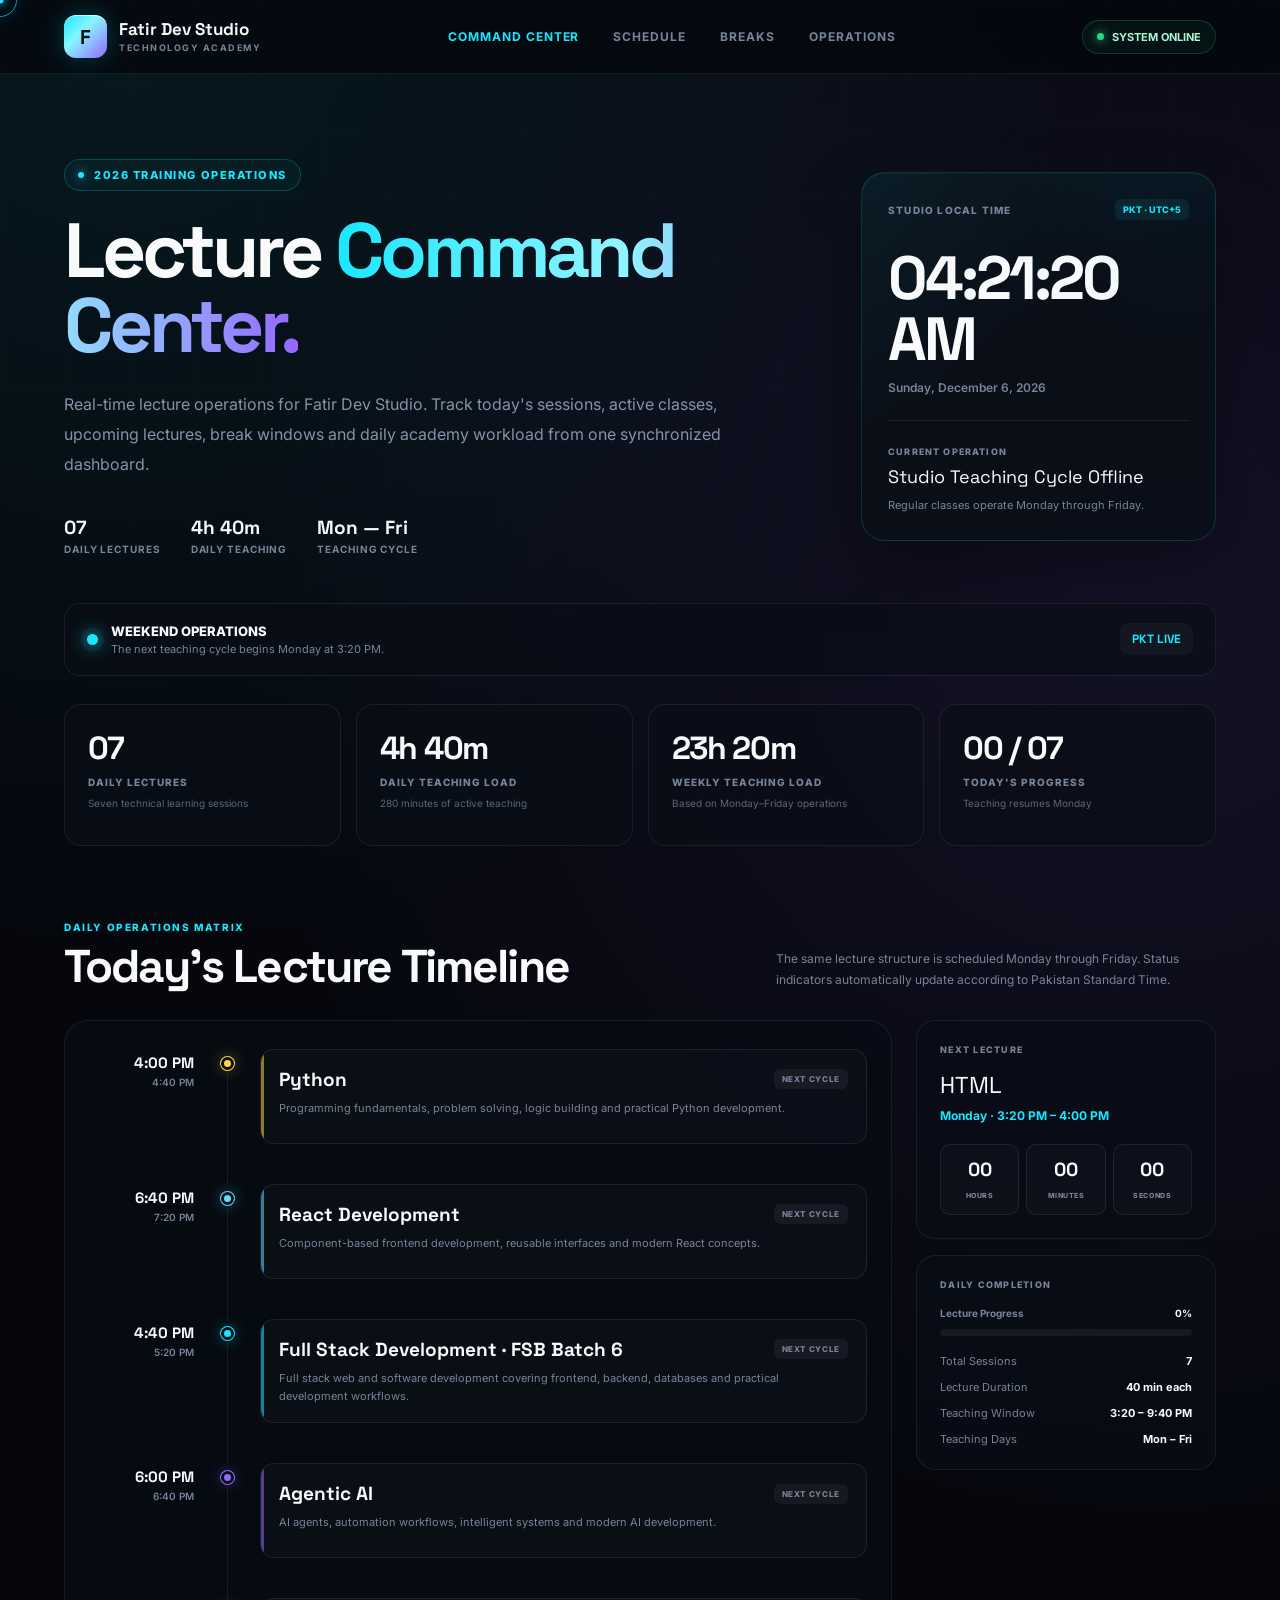
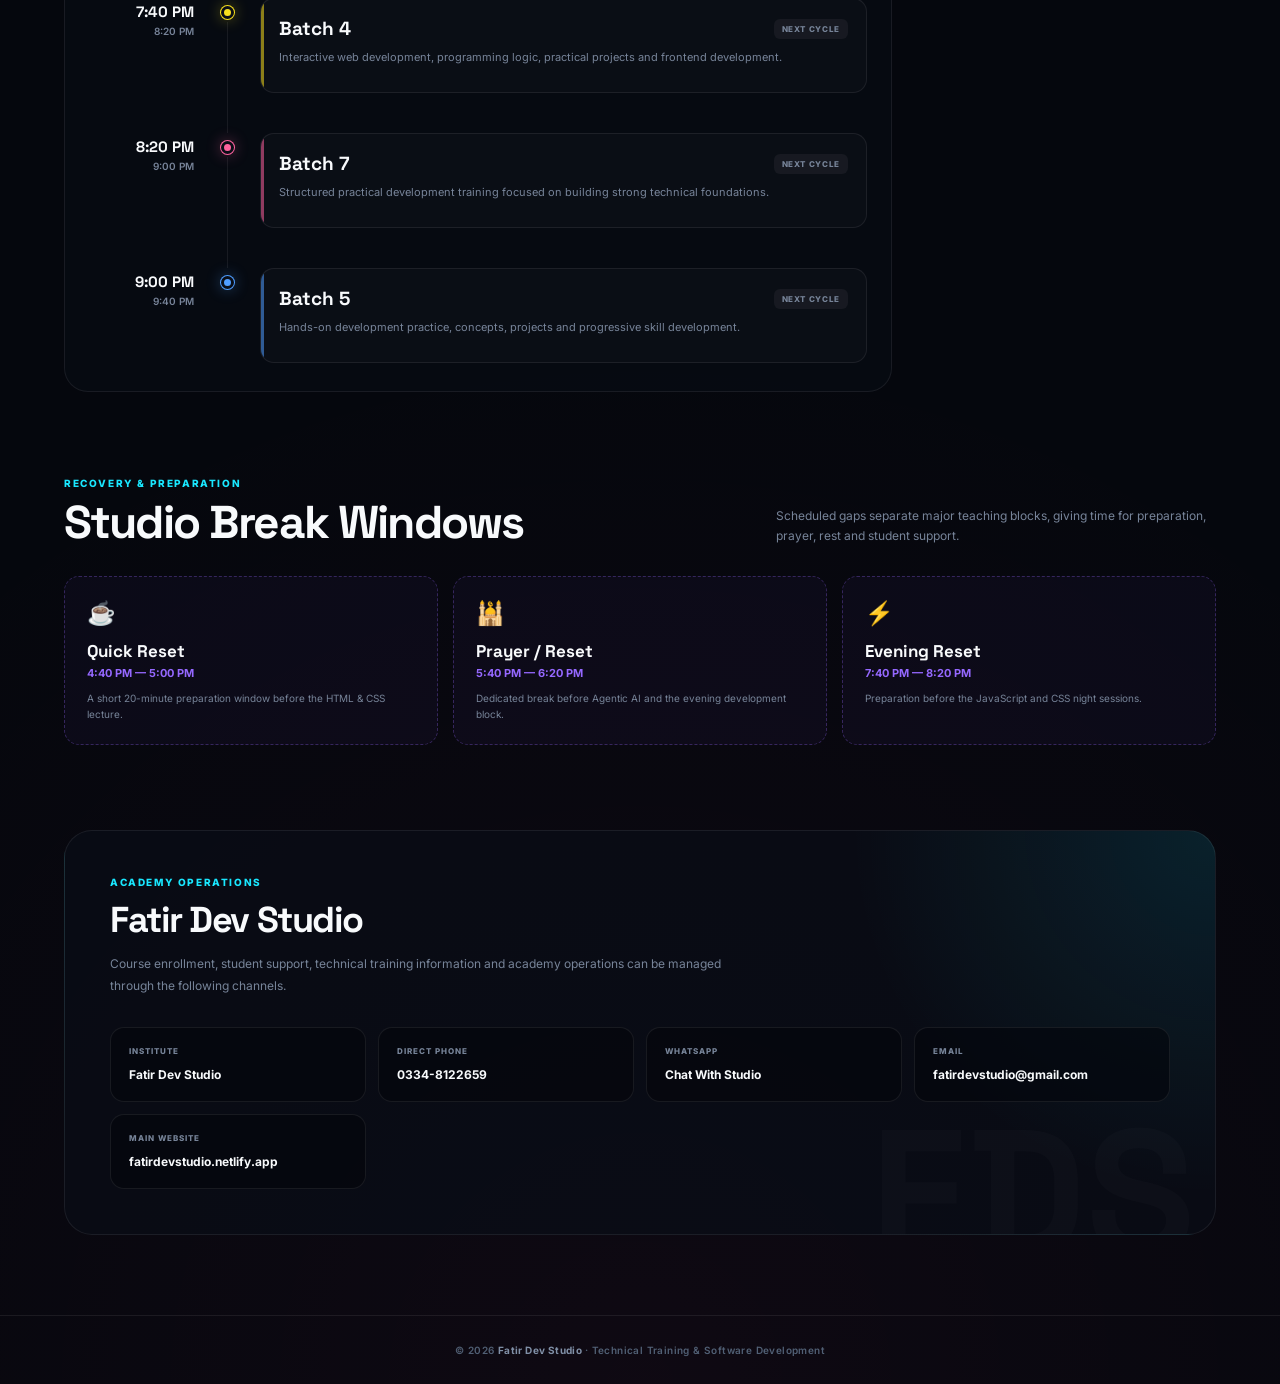
==== commit 67dd548b: "Fix student fee access, course expiry and learning restrictions" ====
--- a/index.html
+++ b/index.html
@@ -2085,6 +2085,26 @@
         {
           id: 2,
 
+          name: "React Development",
+
+          short: "REACT",
+
+          description:
+            "Component-based frontend development, reusable interfaces and modern React concepts.",
+
+          start: "18:40",
+
+          end: "19:20",
+
+          displayStart: "6:40 PM",
+
+          displayEnd: "7:20 PM",
+
+          color: "#61dafb",
+        },
+        {
+          id: 3,
+
           name: "Full Stack Development · FSB Batch 6",
 
           short: "FSB · BATCH 6",
@@ -2102,9 +2122,8 @@
 
           color: "#19e7ff",
         },
-
         {
-          id: 3,
+          id: 4,
 
           name: "Agentic AI",
 
@@ -2122,27 +2141,6 @@
           displayEnd: "6:40 PM",
 
           color: "#9568ff",
-        },
-
-        {
-          id: 4,
-
-          name: "React Development",
-
-          short: "REACT",
-
-          description:
-            "Component-based frontend development, reusable interfaces and modern React concepts.",
-
-          start: "18:40",
-
-          end: "19:20",
-
-          displayStart: "6:40 PM",
-
-          displayEnd: "7:20 PM",
-
-          color: "#61dafb",
         },
 
         {
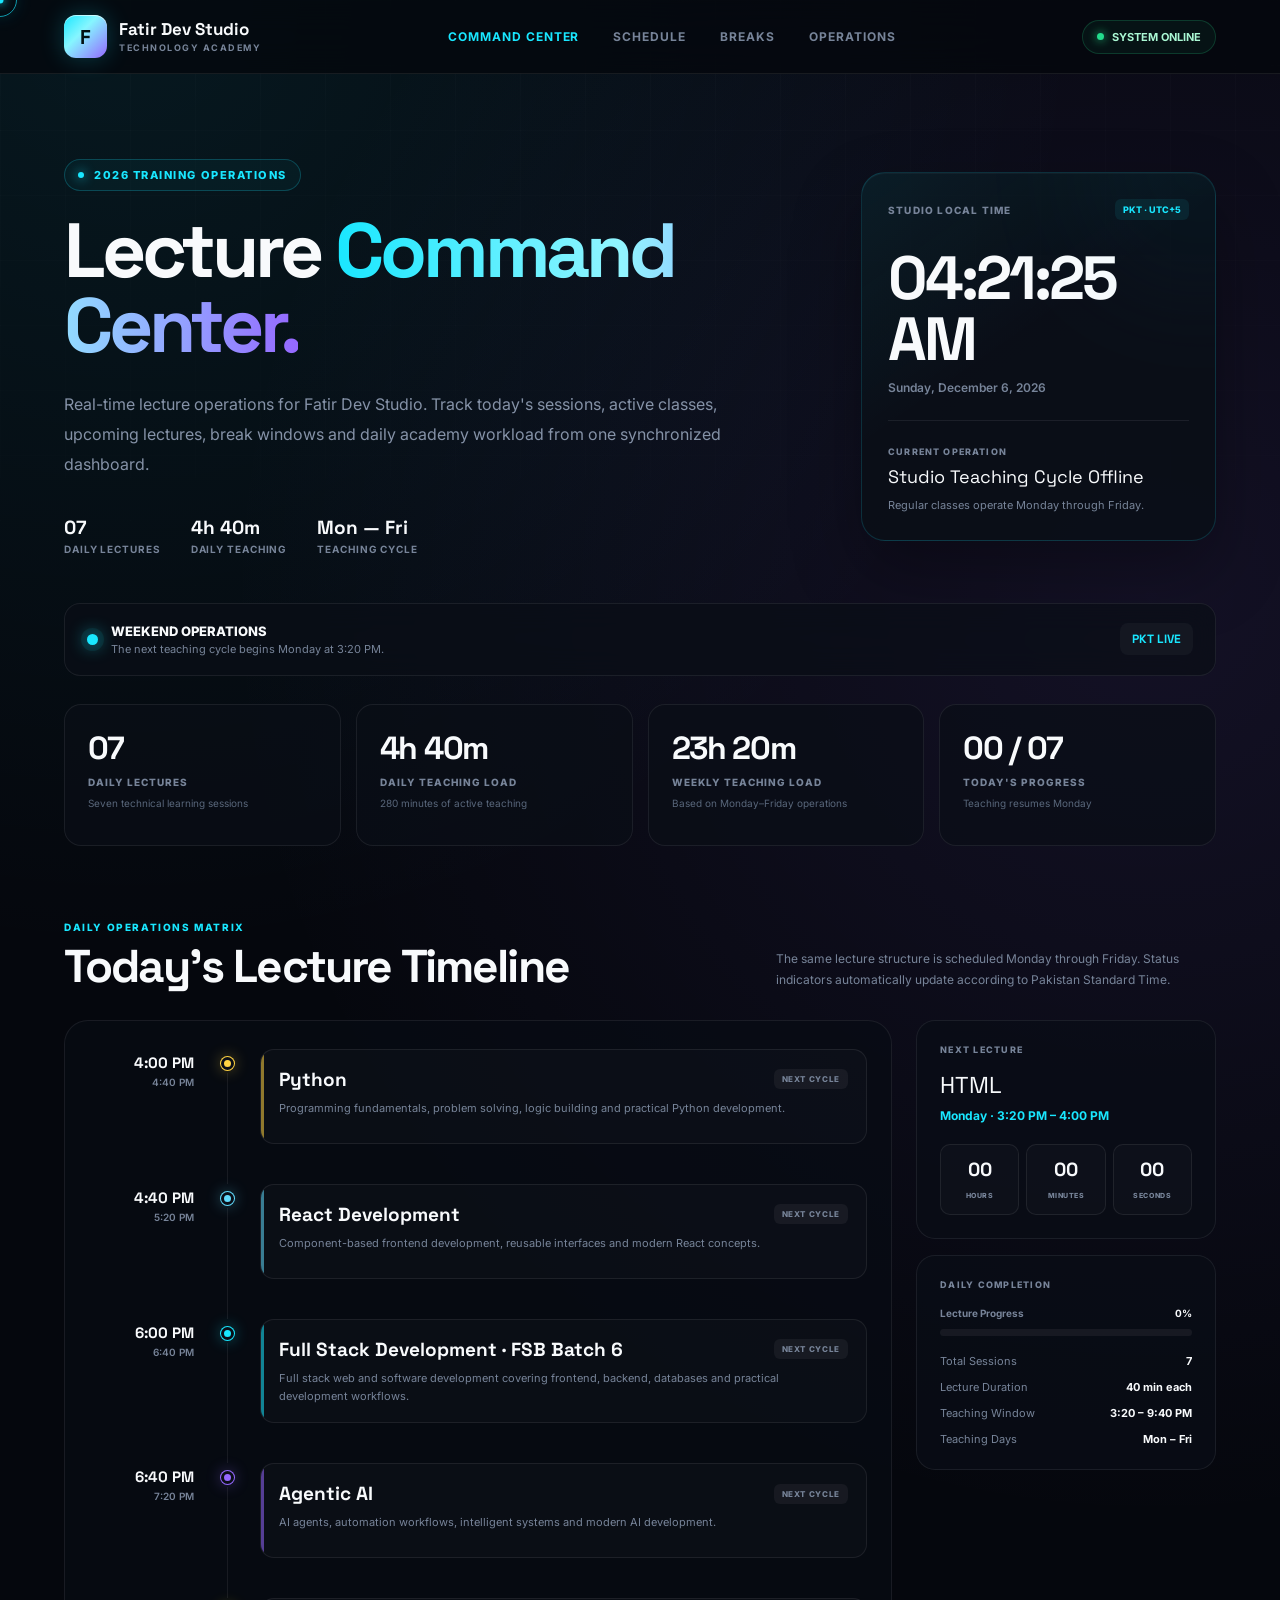
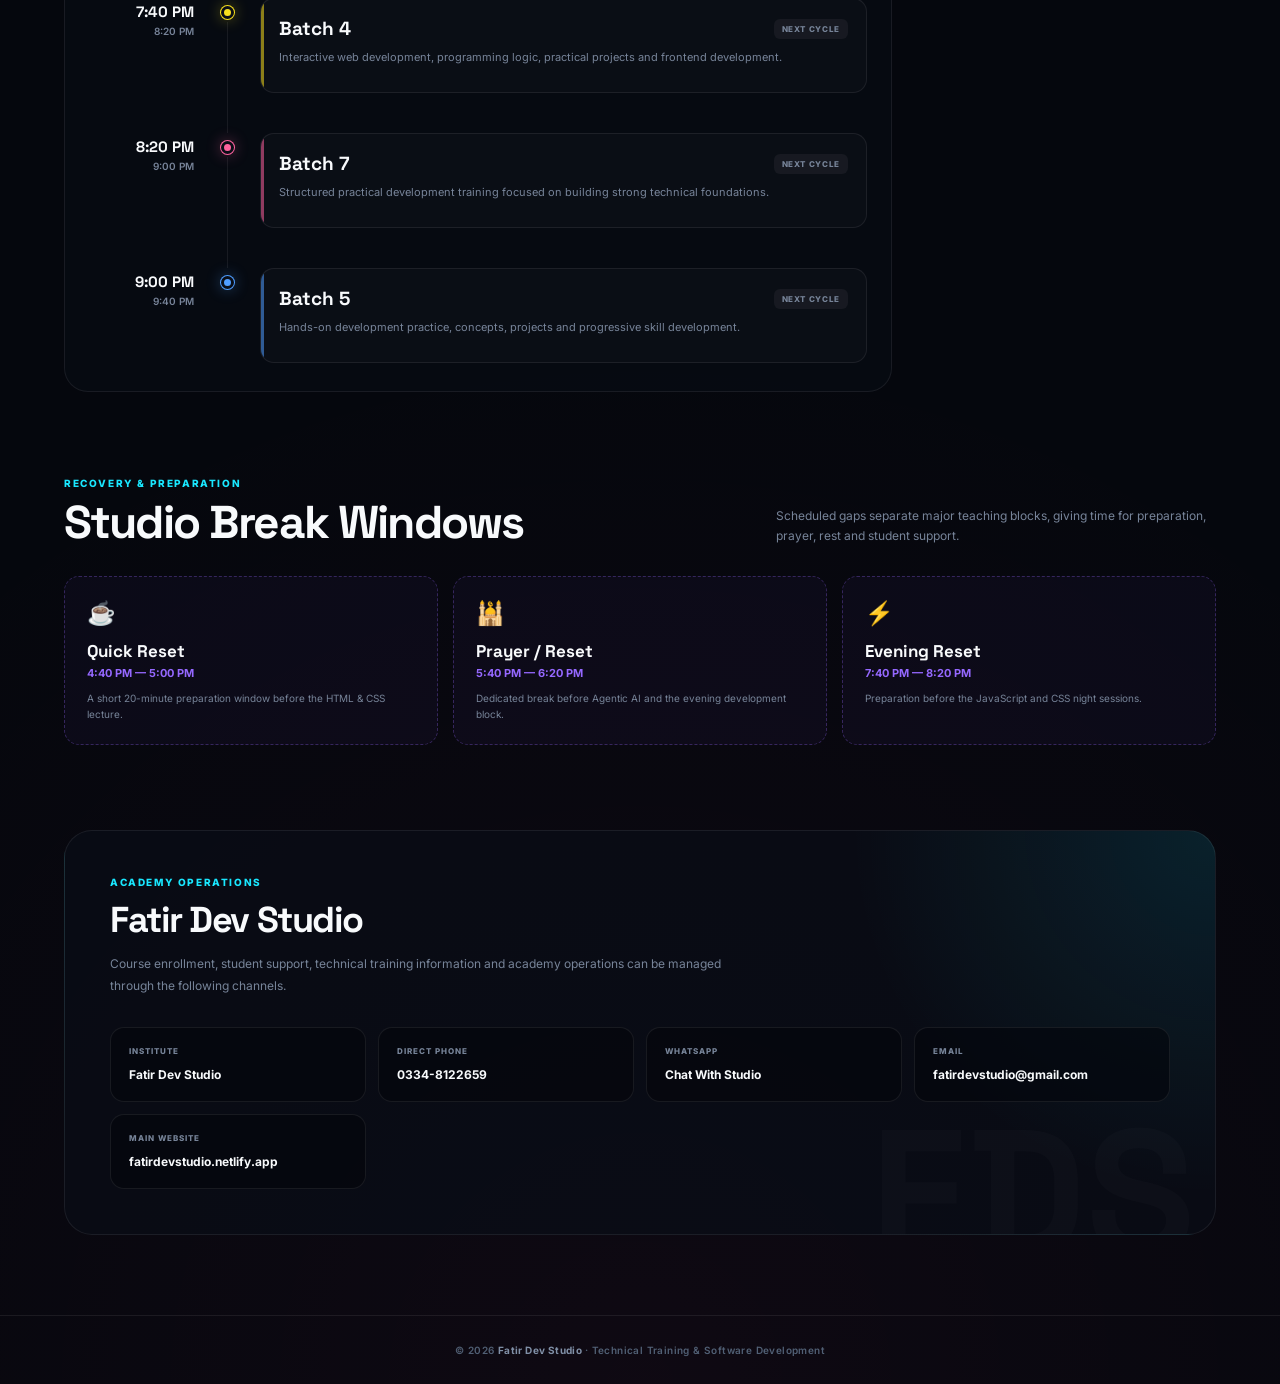
==== commit 5d7af5d1: "Fix student fee access, course expiry and learning restrictions" ====
--- a/index.html
+++ b/index.html
@@ -2092,13 +2092,13 @@
           description:
             "Component-based frontend development, reusable interfaces and modern React concepts.",
 
-          start: "18:40",
-
-          end: "19:20",
-
-          displayStart: "6:40 PM",
-
-          displayEnd: "7:20 PM",
+          start: "16:40",
+
+          end: "17:20",
+
+          displayStart: "4:40 PM",
+
+          displayEnd: "5:20 PM",
 
           color: "#61dafb",
         },
@@ -2112,13 +2112,13 @@
           description:
             "Full stack web and software development covering frontend, backend, databases and practical development workflows.",
 
-          start: "16:40",
-
-          end: "17:20",
-
-          displayStart: "4:40 PM",
-
-          displayEnd: "5:20 PM",
+          start: "18:00",
+
+          end: "18:40",
+
+          displayStart: "6:00 PM",
+
+          displayEnd: "6:40 PM",
 
           color: "#19e7ff",
         },
@@ -2132,13 +2132,13 @@
           description:
             "AI agents, automation workflows, intelligent systems and modern AI development.",
 
-          start: "18:00",
-
-          end: "18:40",
-
-          displayStart: "6:00 PM",
-
-          displayEnd: "6:40 PM",
+          start: "18:40",
+
+          end: "19:20",
+
+          displayStart: "6:40 PM",
+
+          displayEnd: "7:20 PM",
 
           color: "#9568ff",
         },
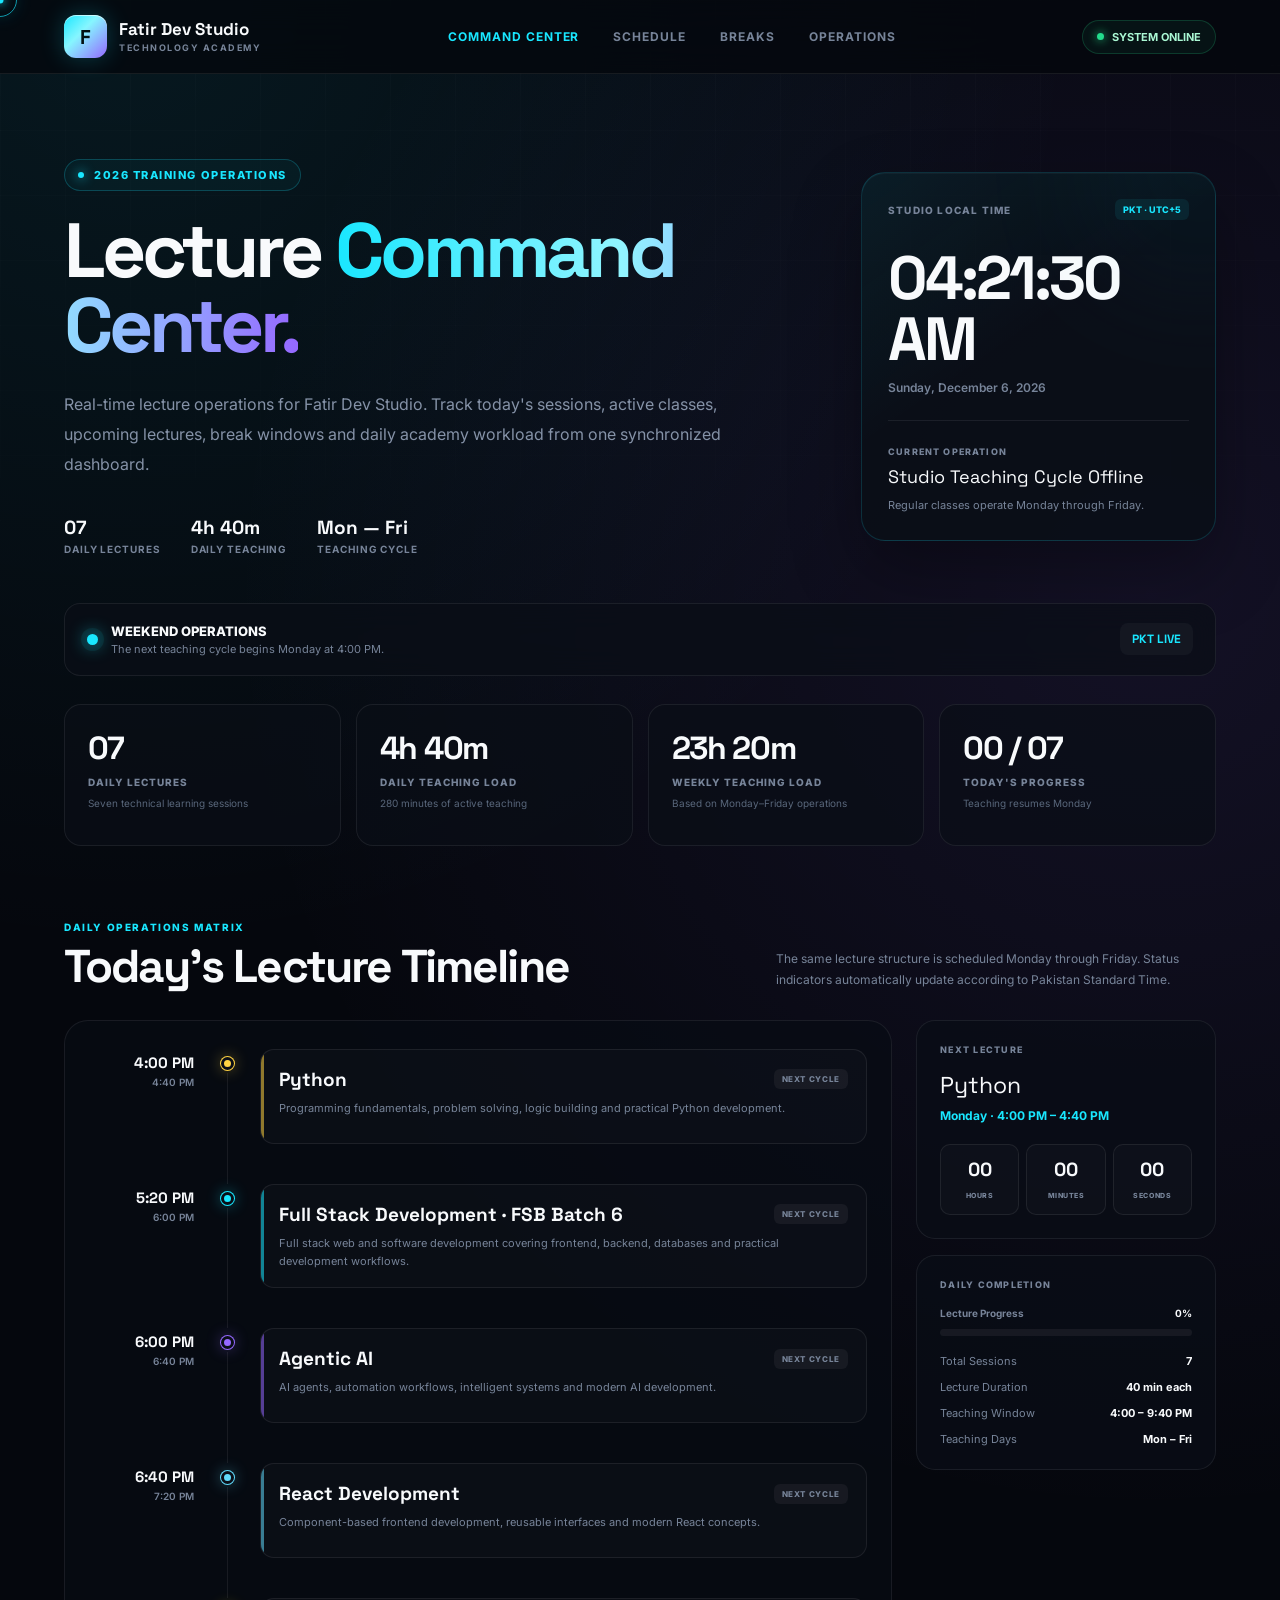
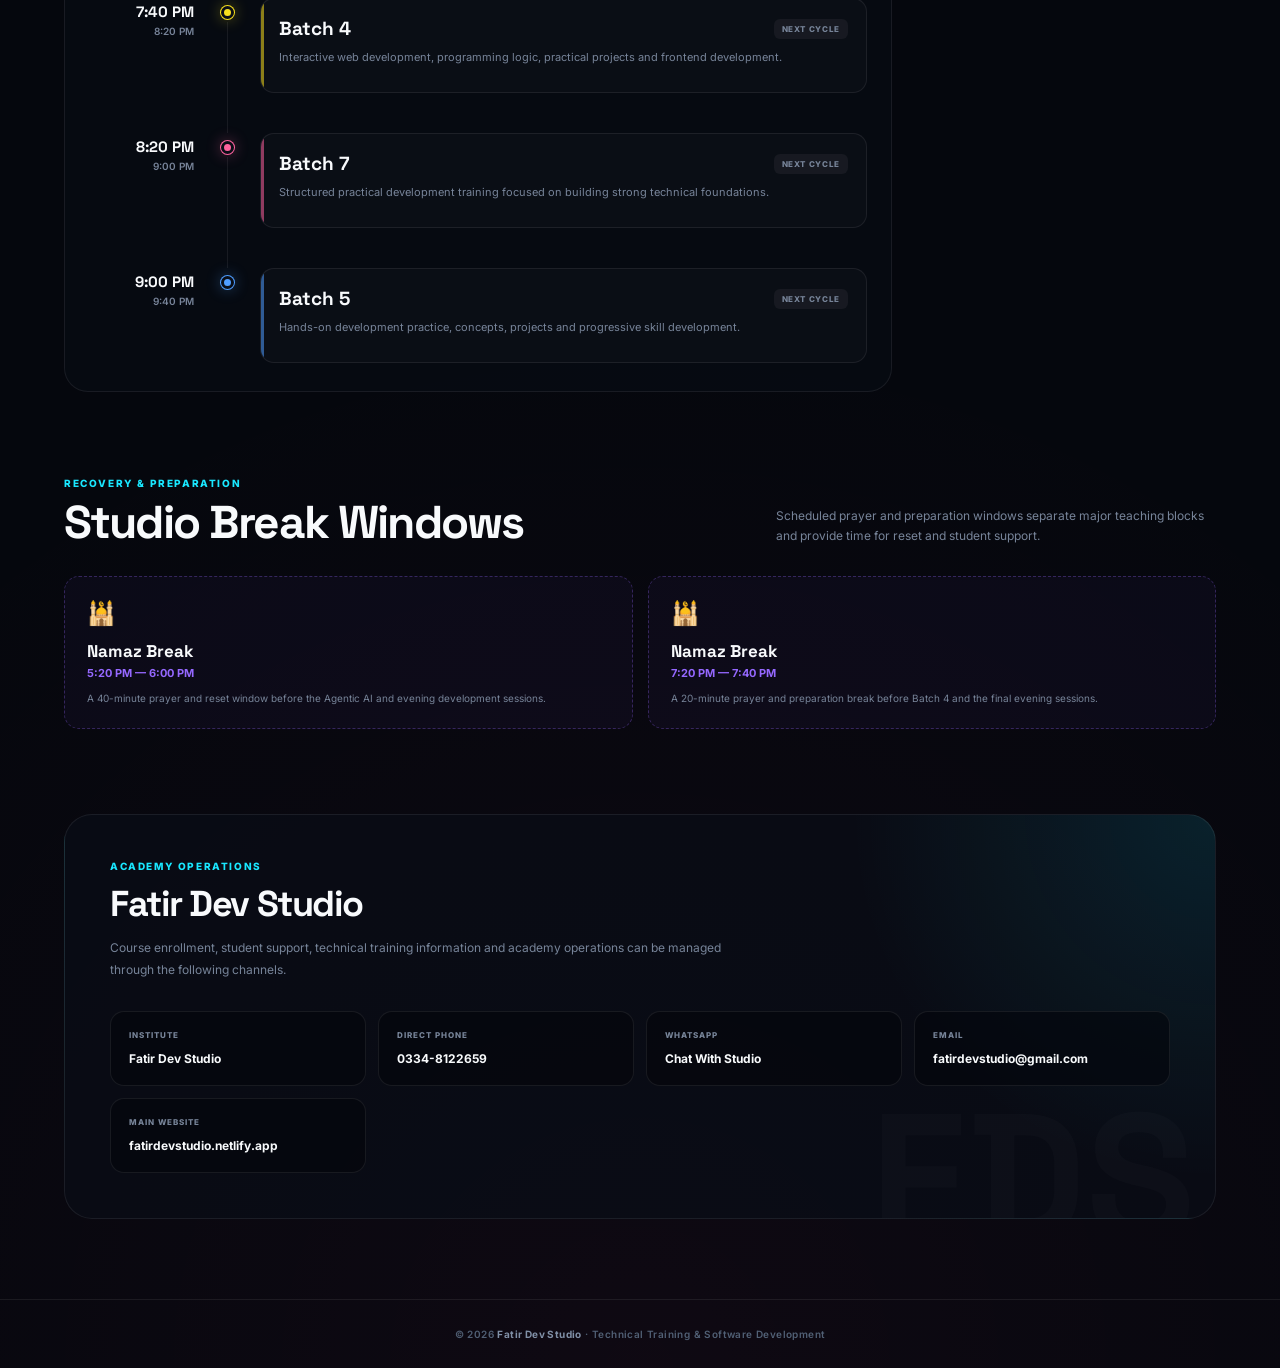
==== commit 773174a8: "Fix student fee access, course expiry and learning restrictions" ====
--- a/index.html
+++ b/index.html
@@ -83,7 +83,6 @@
           var(--bg);
 
         color: var(--text);
-
         font-family: "Inter", sans-serif;
       }
 
@@ -123,8 +122,8 @@
       }
 
       /* =========================
-       CUSTOM CURSOR
-    ========================= */
+         CUSTOM CURSOR
+      ========================= */
 
       .cursor-dot,
       .cursor-outline {
@@ -189,14 +188,12 @@
       }
 
       /* =========================
-       NAVBAR
-    ========================= */
+         NAVBAR
+      ========================= */
 
       .navbar {
         position: sticky;
-
         top: 0;
-
         z-index: 1000;
 
         border-bottom: 1px solid var(--border);
@@ -214,7 +211,6 @@
         margin: auto;
 
         display: flex;
-
         align-items: center;
         justify-content: space-between;
 
@@ -361,18 +357,17 @@
       }
 
       /* =========================
-       LAYOUT
-    ========================= */
+         LAYOUT
+      ========================= */
 
       .container {
         width: min(90%, var(--max-width));
-
         margin: auto;
       }
 
       /* =========================
-       HERO
-    ========================= */
+         HERO
+      ========================= */
 
       .hero {
         padding: 85px 0 48px;
@@ -448,7 +443,6 @@
         background: linear-gradient(90deg, var(--cyan), #91f5ff, var(--purple));
 
         -webkit-background-clip: text;
-
         background-clip: text;
 
         color: transparent;
@@ -502,8 +496,8 @@
       }
 
       /* =========================
-       LIVE CONTROL
-    ========================= */
+         LIVE CONTROL
+      ========================= */
 
       .live-control {
         position: relative;
@@ -645,8 +639,8 @@
       }
 
       /* =========================
-       LIVE BANNER
-    ========================= */
+         LIVE BANNER
+      ========================= */
 
       .live-banner {
         margin-bottom: 28px;
@@ -736,8 +730,8 @@
       }
 
       /* =========================
-       METRICS
-    ========================= */
+         METRICS
+      ========================= */
 
       .metrics {
         display: grid;
@@ -808,8 +802,8 @@
       }
 
       /* =========================
-       SECTION HEADER
-    ========================= */
+         SECTION HEADER
+      ========================= */
 
       .section {
         padding-bottom: 85px;
@@ -862,8 +856,8 @@
       }
 
       /* =========================
-       TIMELINE
-    ========================= */
+         TIMELINE
+      ========================= */
 
       .schedule-layout {
         display: grid;
@@ -1116,8 +1110,8 @@
       }
 
       /* =========================
-       SIDE PANEL
-    ========================= */
+         SIDE PANEL
+      ========================= */
 
       .side-panel {
         position: sticky;
@@ -1281,13 +1275,13 @@
       }
 
       /* =========================
-       BREAK WINDOWS
-    ========================= */
+         BREAK WINDOWS
+      ========================= */
 
       .break-grid {
         display: grid;
 
-        grid-template-columns: repeat(3, minmax(0, 1fr));
+        grid-template-columns: repeat(2, minmax(0, 1fr));
 
         gap: 15px;
       }
@@ -1336,8 +1330,8 @@
       }
 
       /* =========================
-       CONTACT
-    ========================= */
+         CONTACT
+      ========================= */
 
       .contact-hub {
         position: relative;
@@ -1463,8 +1457,8 @@
       }
 
       /* =========================
-       FOOTER
-    ========================= */
+         FOOTER
+      ========================= */
 
       footer {
         padding: 28px 5%;
@@ -1486,8 +1480,8 @@
       }
 
       /* =========================
-       RESPONSIVE
-    ========================= */
+         RESPONSIVE
+      ========================= */
 
       @media (max-width: 1050px) {
         .hero-layout {
@@ -1656,12 +1650,8 @@
   </head>
 
   <body>
-    <!-- CUSTOM CURSOR -->
-
     <div class="cursor-dot"></div>
     <div class="cursor-outline"></div>
-
-    <!-- NAVIGATION -->
 
     <nav class="navbar">
       <div class="nav-inner">
@@ -1670,32 +1660,25 @@
 
           <div class="brand-copy">
             <h2>Fatir Dev Studio</h2>
-
-            <span> Technology Academy </span>
+            <span>Technology Academy</span>
           </div>
         </a>
 
         <div class="nav-links">
-          <a href="#top" class="active"> Command Center </a>
-
-          <a href="#schedule"> Schedule </a>
-
-          <a href="#breaks"> Breaks </a>
-
-          <a href="#contact"> Operations </a>
+          <a href="#top" class="active">Command Center</a>
+          <a href="#schedule">Schedule</a>
+          <a href="#breaks">Breaks</a>
+          <a href="#contact">Operations</a>
         </div>
 
         <div class="nav-status">
           <span class="status-dot"></span>
-
           SYSTEM ONLINE
         </div>
       </div>
     </nav>
 
     <main id="top">
-      <!-- HERO -->
-
       <section class="hero">
         <div class="container hero-layout">
           <div>
@@ -1703,7 +1686,7 @@
 
             <h1>
               Lecture
-              <span> Command Center. </span>
+              <span>Command Center.</span>
             </h1>
 
             <p class="hero-description">
@@ -1714,32 +1697,26 @@
 
             <div class="hero-mini-stats">
               <div class="hero-mini-stat">
-                <strong> 07 </strong>
-
-                <span> Daily Lectures </span>
+                <strong>07</strong>
+                <span>Daily Lectures</span>
               </div>
 
               <div class="hero-mini-stat">
-                <strong> 4h 40m </strong>
-
-                <span> Daily Teaching </span>
+                <strong>4h 40m</strong>
+                <span>Daily Teaching</span>
               </div>
 
               <div class="hero-mini-stat">
-                <strong> Mon — Fri </strong>
-
-                <span> Teaching Cycle </span>
+                <strong>Mon — Fri</strong>
+                <span>Teaching Cycle</span>
               </div>
             </div>
           </div>
 
-          <!-- CLOCK PANEL -->
-
           <div class="live-control">
             <div class="control-label">
-              <span> Studio Local Time </span>
-
-              <span class="pkt-badge"> PKT · UTC+5 </span>
+              <span>Studio Local Time</span>
+              <span class="pkt-badge">PKT · UTC+5</span>
             </div>
 
             <div id="digital-time">--:--:--</div>
@@ -1756,8 +1733,6 @@
           </div>
         </div>
       </section>
-
-      <!-- LIVE STATUS -->
 
       <section>
         <div class="container">
@@ -1776,8 +1751,6 @@
 
             <div class="banner-counter" id="banner-counter">PKT LIVE</div>
           </div>
-
-          <!-- METRICS -->
 
           <div class="metrics">
             <div class="metric">
@@ -1817,8 +1790,6 @@
         </div>
       </section>
 
-      <!-- SCHEDULE -->
-
       <section class="section" id="schedule">
         <div class="container">
           <div class="section-head">
@@ -1836,11 +1807,7 @@
           </div>
 
           <div class="schedule-layout">
-            <!-- TIMELINE -->
-
             <div class="timeline-panel" id="lecture-timeline"></div>
-
-            <!-- SIDE PANEL -->
 
             <aside class="side-panel">
               <div class="next-card">
@@ -1852,21 +1819,18 @@
 
                 <div class="countdown-box">
                   <div class="countdown-unit">
-                    <strong id="countdown-hours"> 00 </strong>
-
-                    <span> Hours </span>
+                    <strong id="countdown-hours">00</strong>
+                    <span>Hours</span>
                   </div>
 
                   <div class="countdown-unit">
-                    <strong id="countdown-minutes"> 00 </strong>
-
-                    <span> Minutes </span>
+                    <strong id="countdown-minutes">00</strong>
+                    <span>Minutes</span>
                   </div>
 
                   <div class="countdown-unit">
-                    <strong id="countdown-seconds"> 00 </strong>
-
-                    <span> Seconds </span>
+                    <strong id="countdown-seconds">00</strong>
+                    <span>Seconds</span>
                   </div>
                 </div>
               </div>
@@ -1875,9 +1839,8 @@
                 <div class="panel-label">Daily Completion</div>
 
                 <div class="progress-heading">
-                  <span> Lecture Progress </span>
-
-                  <span id="progress-percent"> 0% </span>
+                  <span>Lecture Progress</span>
+                  <span id="progress-percent">0%</span>
                 </div>
 
                 <div class="progress-track">
@@ -1886,27 +1849,23 @@
 
                 <div class="workload-details">
                   <div class="workload-row">
-                    <span> Total Sessions </span>
-
-                    <strong> 7 </strong>
+                    <span>Total Sessions</span>
+                    <strong>7</strong>
                   </div>
 
                   <div class="workload-row">
-                    <span> Lecture Duration </span>
-
-                    <strong> 40 min each </strong>
+                    <span>Lecture Duration</span>
+                    <strong>40 min each</strong>
                   </div>
 
                   <div class="workload-row">
-                    <span> Teaching Window </span>
-
-                    <strong> 3:20 – 9:40 PM </strong>
+                    <span>Teaching Window</span>
+                    <strong>4:00 – 9:40 PM</strong>
                   </div>
 
                   <div class="workload-row">
-                    <span> Teaching Days </span>
-
-                    <strong> Mon – Fri </strong>
+                    <span>Teaching Days</span>
+                    <strong>Mon – Fri</strong>
                   </div>
                 </div>
               </div>
@@ -1915,8 +1874,6 @@
         </div>
       </section>
 
-      <!-- BREAKS -->
-
       <section class="section" id="breaks">
         <div class="container">
           <div class="section-head">
@@ -1927,52 +1884,40 @@
             </div>
 
             <p>
-              Scheduled gaps separate major teaching blocks, giving time for
-              preparation, prayer, rest and student support.
+              Scheduled prayer and preparation windows separate major teaching
+              blocks and provide time for reset and student support.
             </p>
           </div>
 
           <div class="break-grid">
             <div class="break-box">
-              <div class="break-icon">☕</div>
-
-              <h3>Quick Reset</h3>
-
-              <div class="break-time">4:40 PM — 5:00 PM</div>
+              <div class="break-icon">🕌</div>
+
+              <h3>Namaz Break</h3>
+
+              <div class="break-time">5:20 PM — 6:00 PM</div>
 
               <p>
-                A short 20-minute preparation window before the HTML & CSS
-                lecture.
+                A 40-minute prayer and reset window before the Agentic AI and
+                evening development sessions.
               </p>
             </div>
 
             <div class="break-box">
               <div class="break-icon">🕌</div>
 
-              <h3>Prayer / Reset</h3>
-
-              <div class="break-time">5:40 PM — 6:20 PM</div>
+              <h3>Namaz Break</h3>
+
+              <div class="break-time">7:20 PM — 7:40 PM</div>
 
               <p>
-                Dedicated break before Agentic AI and the evening development
-                block.
+                A 20-minute prayer and preparation break before Batch 4 and the
+                final evening sessions.
               </p>
-            </div>
-
-            <div class="break-box">
-              <div class="break-icon">⚡</div>
-
-              <h3>Evening Reset</h3>
-
-              <div class="break-time">7:40 PM — 8:20 PM</div>
-
-              <p>Preparation before the JavaScript and CSS night sessions.</p>
             </div>
           </div>
         </div>
       </section>
-
-      <!-- CONTACT -->
 
       <section id="contact">
         <div class="container">
@@ -1991,15 +1936,15 @@
 
             <div class="contact-grid">
               <div class="contact-card">
-                <label> Institute </label>
-
-                <strong> Fatir Dev Studio </strong>
+                <label>Institute</label>
+
+                <strong>Fatir Dev Studio</strong>
               </div>
 
               <a class="contact-card" href="tel:+923348122659">
-                <label> Direct Phone </label>
-
-                <strong> 0334-8122659 </strong>
+                <label>Direct Phone</label>
+
+                <strong>0334-8122659</strong>
               </a>
 
               <a
@@ -2008,15 +1953,15 @@
                 target="_blank"
                 rel="noopener noreferrer"
               >
-                <label> WhatsApp </label>
-
-                <strong> Chat With Studio </strong>
+                <label>WhatsApp</label>
+
+                <strong>Chat With Studio</strong>
               </a>
 
               <a class="contact-card" href="mailto:fatirdevstudio@gmail.com">
-                <label> Email </label>
-
-                <strong> fatirdevstudio@gmail.com </strong>
+                <label>Email</label>
+
+                <strong>fatirdevstudio@gmail.com</strong>
               </a>
 
               <a
@@ -2025,9 +1970,9 @@
                 target="_blank"
                 rel="noopener noreferrer"
               >
-                <label> Main Website </label>
-
-                <strong> fatirdevstudio.netlify.app </strong>
+                <label>Main Website</label>
+
+                <strong>fatirdevstudio.netlify.app</strong>
               </a>
             </div>
           </div>
@@ -2037,27 +1982,27 @@
 
     <footer>
       © 2026
-      <strong> Fatir Dev Studio </strong>
+      <strong>Fatir Dev Studio</strong>
       · Technical Training & Software Development
     </footer>
 
     <script>
       /* ============================================
-         FATIR DEV STUDIO NEW SCHEDULE
-
-         4:00 - 4:40 PM   Python
-         4:40 - 5:20 PM   Full Stack Development · FSB Batch 6
-
-         5:20 - 6:00 PM   Namaz Break
-
-         6:00 - 6:40 PM   Agentic AI
-         6:40 - 7:20 PM   React Development
-
-         7:20 - 7:40 PM   Namaz Break
-
-         7:40 - 8:20 PM   Batch 4
-         8:20 - 9:00 PM   Batch 7
-         9:00 - 9:40 PM   Batch 5
+         FATIR DEV STUDIO UPDATED SCHEDULE
+
+         4:00 - 4:40 PM  Python
+         4:40 - 5:20 PM  Full Stack Development · FSB Batch 6
+
+         5:20 - 6:00 PM  Namaz Break
+
+         6:00 - 6:40 PM  Agentic AI
+         6:40 - 7:20 PM  React Development
+
+         7:20 - 7:40 PM  Namaz Break
+
+         7:40 - 8:20 PM  Batch 4
+         8:20 - 9:00 PM  Batch 7
+         9:00 - 9:40 PM  Batch 5
       ============================================ */
 
       const lectures = [
@@ -2085,6 +2030,48 @@
         {
           id: 2,
 
+          name: "Full Stack Development · FSB Batch 6",
+
+          short: "FSB · BATCH 6",
+
+          description:
+            "Full stack web and software development covering frontend, backend, databases and practical development workflows.",
+
+          start: "17:20",
+
+          end: "18:00",
+
+          displayStart: "5:20 PM",
+
+          displayEnd: "6:00 PM",
+
+          color: "#19e7ff",
+        },
+
+        {
+          id: 3,
+
+          name: "Agentic AI",
+
+          short: "AGENTIC AI",
+
+          description:
+            "AI agents, automation workflows, intelligent systems and modern AI development.",
+
+          start: "18:00",
+
+          end: "18:40",
+
+          displayStart: "6:00 PM",
+
+          displayEnd: "6:40 PM",
+
+          color: "#9568ff",
+        },
+
+        {
+          id: 4,
+
           name: "React Development",
 
           short: "REACT",
@@ -2092,55 +2079,15 @@
           description:
             "Component-based frontend development, reusable interfaces and modern React concepts.",
 
-          start: "16:40",
-
-          end: "17:20",
-
-          displayStart: "4:40 PM",
-
-          displayEnd: "5:20 PM",
+          start: "18:40",
+
+          end: "19:20",
+
+          displayStart: "6:40 PM",
+
+          displayEnd: "7:20 PM",
 
           color: "#61dafb",
-        },
-        {
-          id: 3,
-
-          name: "Full Stack Development · FSB Batch 6",
-
-          short: "FSB · BATCH 6",
-
-          description:
-            "Full stack web and software development covering frontend, backend, databases and practical development workflows.",
-
-          start: "18:00",
-
-          end: "18:40",
-
-          displayStart: "6:00 PM",
-
-          displayEnd: "6:40 PM",
-
-          color: "#19e7ff",
-        },
-        {
-          id: 4,
-
-          name: "Agentic AI",
-
-          short: "AGENTIC AI",
-
-          description:
-            "AI agents, automation workflows, intelligent systems and modern AI development.",
-
-          start: "18:40",
-
-          end: "19:20",
-
-          displayStart: "6:40 PM",
-
-          displayEnd: "7:20 PM",
-
-          color: "#9568ff",
         },
 
         {
@@ -2243,17 +2190,11 @@
 
         let hour = Number(getPart("hour"));
 
-        /*
-              Some browsers may return "24"
-              around midnight.
-            */
-
         if (hour === 24) {
           hour = 0;
         }
 
         const minute = Number(getPart("minute"));
-
         const second = Number(getPart("second"));
 
         let dayName = getPart("weekday").toUpperCase();
@@ -2272,11 +2213,8 @@
 
         return {
           hour,
-
           minute,
-
           second,
-
           dayName,
 
           currentSeconds: hour * 3600 + minute * 60 + second,
@@ -2301,8 +2239,8 @@
       }
 
       /* ============================================
-             RENDER TIMELINE
-          ============================================ */
+         RENDER TIMELINE
+      ============================================ */
 
       function renderTimeline() {
         const timeline = document.getElementById("lecture-timeline");
@@ -2317,24 +2255,19 @@
 
         lectures.forEach((lecture) => {
           const start = timeToSeconds(lecture.start);
-
           const end = timeToSeconds(lecture.end);
 
           let statusClass = "upcoming";
-
           let badge = "UPCOMING";
 
           if (!isTeachingDay) {
             statusClass = "upcoming";
-
             badge = "NEXT CYCLE";
           } else if (currentSeconds >= end) {
             statusClass = "complete";
-
             badge = "COMPLETED";
           } else if (currentSeconds >= start && currentSeconds < end) {
             statusClass = "live";
-
             badge = "LIVE NOW";
           }
 
@@ -2345,56 +2278,39 @@
           item.style.setProperty("--lecture-color", lecture.color);
 
           item.innerHTML = `
-
-                  <div class="lecture-time">
-
-                    <strong>
-                      ${lecture.displayStart}
-                    </strong>
-
-                    <span>
-                      ${lecture.displayEnd}
-                    </span>
-
-                  </div>
-
-
-                  <div class="timeline-track">
-
-                    <div class="timeline-node"></div>
-
-                  </div>
-
-
-                  <div class="lecture-content">
-
-                    <div class="lecture-top">
-
-                      <h3 class="lecture-title">
-                        ${lecture.name}
-                      </h3>
-
-                      <div class="lecture-badge">
-                        ${badge}
-                      </div>
-
-                    </div>
-
-                    <p>
-                      ${lecture.description}
-                    </p>
-
-                  </div>
-
-                `;
+            <div class="lecture-time">
+              <strong>${lecture.displayStart}</strong>
+              <span>${lecture.displayEnd}</span>
+            </div>
+
+            <div class="timeline-track">
+              <div class="timeline-node"></div>
+            </div>
+
+            <div class="lecture-content">
+              <div class="lecture-top">
+                <h3 class="lecture-title">
+                  ${lecture.name}
+                </h3>
+
+                <div class="lecture-badge">
+                  ${badge}
+                </div>
+              </div>
+
+              <p>
+                ${lecture.description}
+              </p>
+            </div>
+          `;
 
           timeline.appendChild(item);
         });
       }
 
       /* ============================================
-             DASHBOARD LOGIC
-          ============================================ */
+         DASHBOARD LOGIC
+      ============================================ */
 
       function updateDashboard() {
         const pakistan = getPakistanTime();
@@ -2402,8 +2318,6 @@
         const { hour, minute, second, currentSeconds, dayName } = pakistan;
 
         const isTeachingDay = weekdays.includes(dayName);
-
-        /* CLOCK */
 
         document.getElementById("digital-time").textContent = formatClock12Hour(
           hour,
@@ -2428,15 +2342,12 @@
         );
 
         let liveLecture = null;
-
         let nextLecture = null;
-
         let completed = 0;
 
         if (isTeachingDay) {
           lectures.forEach((lecture) => {
             const start = timeToSeconds(lecture.start);
-
             const end = timeToSeconds(lecture.end);
 
             if (currentSeconds >= end) {
@@ -2463,8 +2374,6 @@
           "live-banner-description",
         );
 
-        /* WEEKEND */
-
         if (!isTeachingDay) {
           currentOperation.textContent = "Studio Teaching Cycle Offline";
 
@@ -2474,9 +2383,8 @@
           bannerTitle.textContent = "WEEKEND OPERATIONS";
 
           bannerDescription.textContent =
-            "The next teaching cycle begins Monday at 3:20 PM.";
+            "The next teaching cycle begins Monday at 4:00 PM.";
         } else if (liveLecture) {
-          /* LIVE */
           currentOperation.textContent = `${liveLecture.name} · LIVE`;
 
           operationSubtitle.textContent = `${liveLecture.displayStart} — ${liveLecture.displayEnd}`;
@@ -2485,7 +2393,6 @@
 
           bannerDescription.textContent = `Active until ${liveLecture.displayEnd} · Fatir Dev Studio`;
         } else if (completed === lectures.length) {
-          /* FINISHED */
           currentOperation.textContent = "Daily Teaching Completed";
 
           operationSubtitle.textContent =
@@ -2494,9 +2401,8 @@
           bannerTitle.textContent = "TODAY'S OPERATIONS COMPLETE";
 
           bannerDescription.textContent =
-            "Next teaching cycle begins at 3:20 PM.";
+            "Next teaching cycle begins at 4:00 PM.";
         } else {
-          /* BREAK / WAITING */
           currentOperation.textContent = nextLecture
             ? `Preparing ${nextLecture.name}`
             : "Studio Standby";
@@ -2512,8 +2418,6 @@
             : "All operations synchronized.";
         }
 
-        /* COMPLETION */
-
         const actualCompleted = isTeachingDay ? completed : 0;
 
         document.getElementById("completed-count").textContent =
@@ -2529,8 +2433,6 @@
         document.getElementById("today-status").textContent = isTeachingDay
           ? `${actualCompleted} lectures completed today`
           : "Teaching resumes Monday";
-
-        /* NEXT LECTURE */
 
         let nextClassForPanel = nextLecture;
 
@@ -2543,10 +2445,10 @@
         }
 
         if (!isTeachingDay) {
-          document.getElementById("next-class-name").textContent = "HTML";
+          document.getElementById("next-class-name").textContent = "Python";
 
           document.getElementById("next-class-time").textContent =
-            "Monday · 3:20 PM – 4:00 PM";
+            "Monday · 4:00 PM – 4:40 PM";
 
           setCountdownToZero();
         } else if (nextClassForPanel) {
@@ -2565,12 +2467,10 @@
             "Teaching Complete";
 
           document.getElementById("next-class-time").textContent =
-            "Next cycle · 3:20 PM";
+            "Next cycle · 4:00 PM";
 
           setCountdownToZero();
         }
-
-        /* LIVE BANNER COUNTER */
 
         const counter = document.getElementById("banner-counter");
 
@@ -2600,8 +2500,8 @@
       }
 
       /* ============================================
-             COUNTDOWN
-          ============================================ */
+         COUNTDOWN
+      ============================================ */
 
       function updateCountdown(seconds) {
         seconds = Math.max(0, seconds);
@@ -2634,12 +2534,11 @@
       }
 
       /* ============================================
-             START SYSTEM
-          ============================================ */
+         START SYSTEM
+      ============================================ */
 
       function refreshSystem() {
         updateDashboard();
-
         renderTimeline();
       }
 
@@ -2650,8 +2549,8 @@
       setInterval(renderTimeline, 30000);
 
       /* ============================================
-             CUSTOM CURSOR
-          ============================================ */
+         CUSTOM CURSOR
+      ============================================ */
 
       const cursorDot = document.querySelector(".cursor-dot");
 
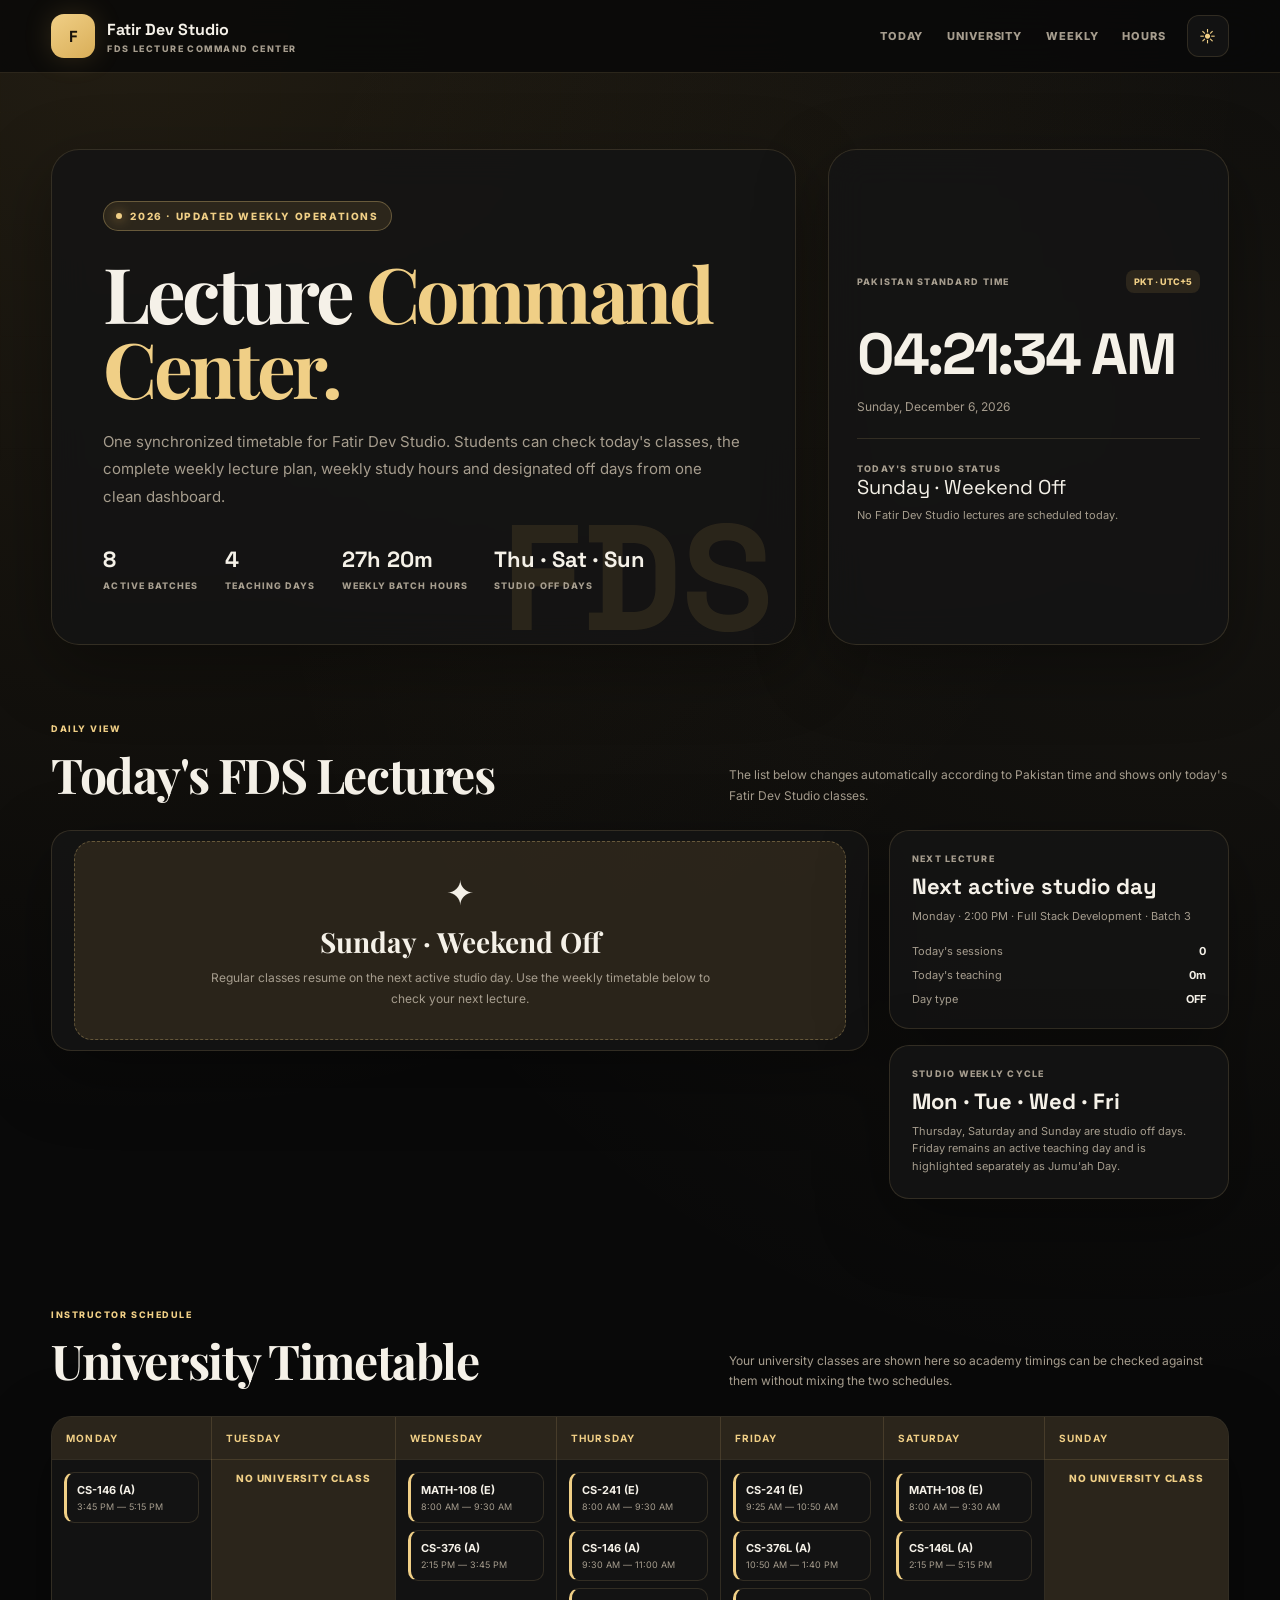
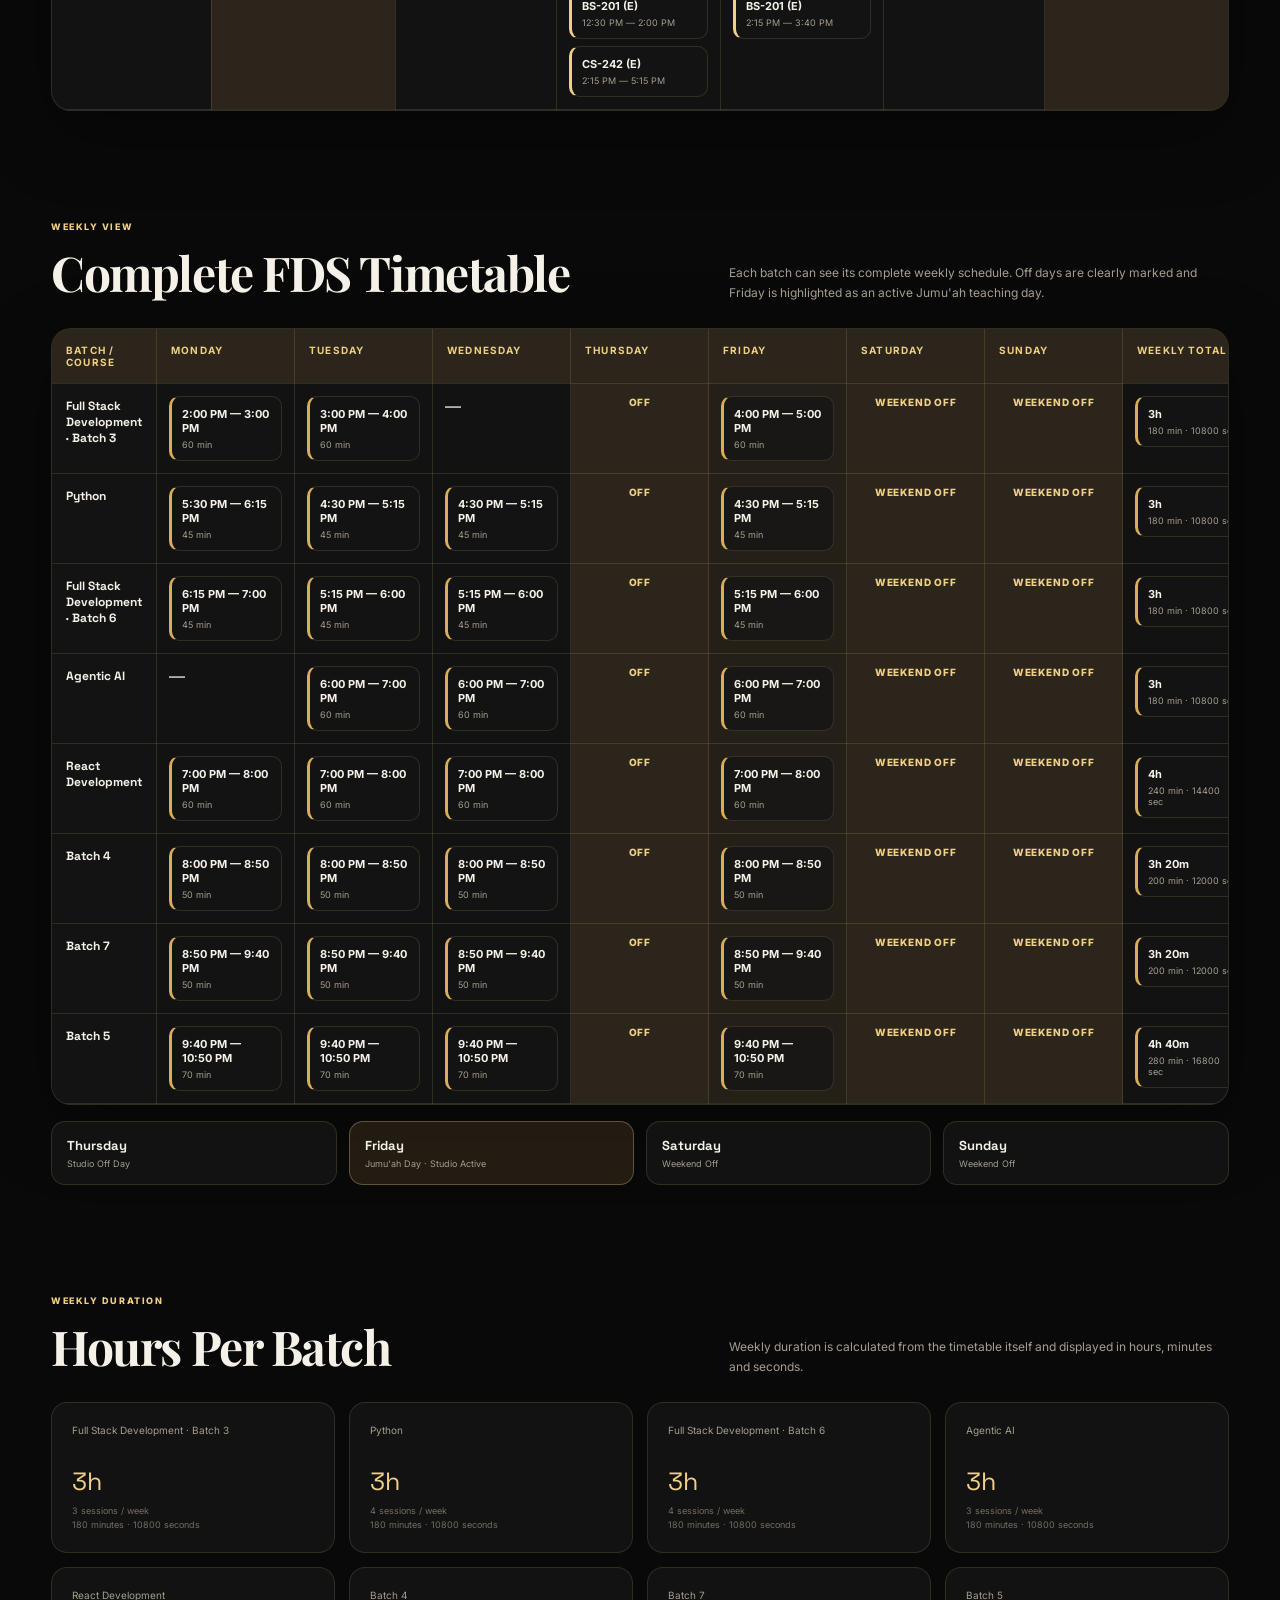
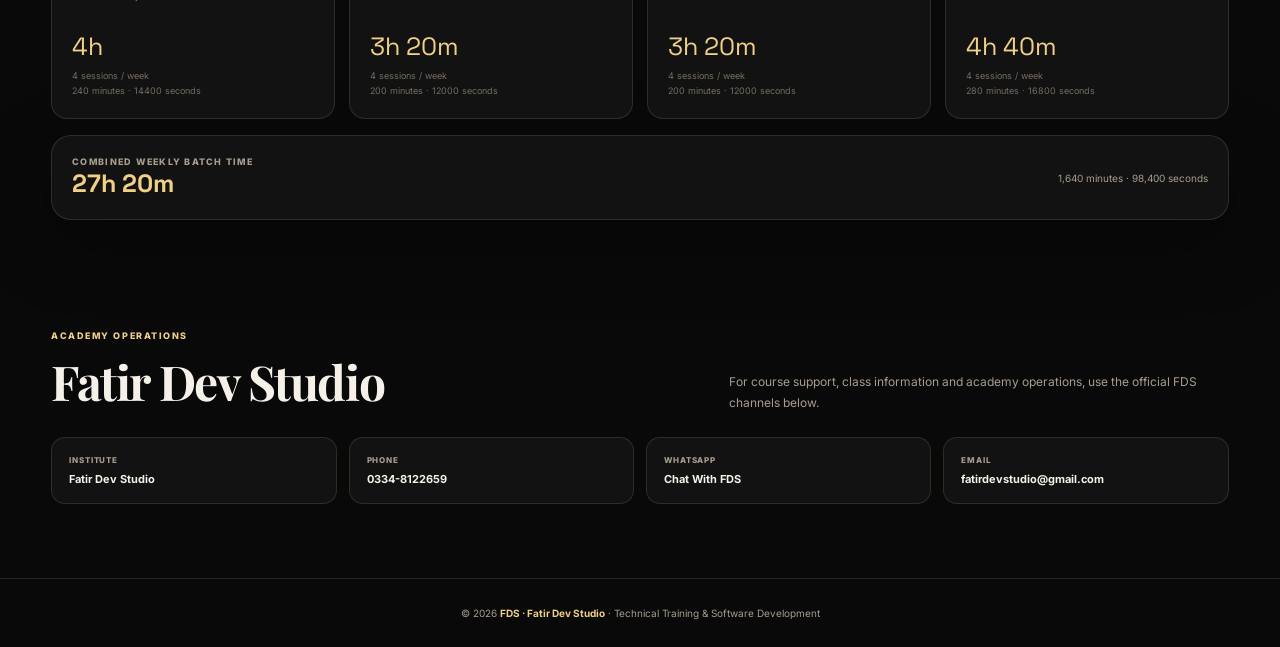
==== commit e0b2d5c9: "update" ====
--- a/index.html
+++ b/index.html
@@ -3,2584 +3,1492 @@
   <head>
     <meta charset="UTF-8" />
     <meta name="viewport" content="width=device-width, initial-scale=1.0" />
-
-    <title>Fatir Dev Studio | Lecture Command Center</title>
-
+    <meta name="theme-color" content="#0b0b0b" />
+    <title>FDS | Weekly Lecture Command Center</title>
     <meta
       name="description"
-      content="Fatir Dev Studio daily lecture schedule and academy command center."
+      content="Fatir Dev Studio daily and weekly lecture timetable with instructor university schedule."
     />
-
-    <link
-      rel="shortcut icon"
-      href="/FATIR DEV STUDIO Gold Monogram.png"
-      type="image/x-icon"
-    />
-
     <link rel="preconnect" href="https://fonts.googleapis.com" />
     <link rel="preconnect" href="https://fonts.gstatic.com" crossorigin />
-
     <link
-      href="https://fonts.googleapis.com/css2?family=Inter:wght@400;500;600;700;800&family=Space+Grotesk:wght@500;600;700&display=swap"
+      href="https://fonts.googleapis.com/css2?family=Inter:wght@400;500;600;700;800&family=Playfair+Display:wght@700&family=Space+Grotesk:wght@500;600;700&display=swap"
       rel="stylesheet"
     />
 
     <style>
       :root {
-        --bg: #05070d;
-        --surface: #0a0e17;
-        --surface-2: #101622;
-        --surface-3: #141c2b;
-
-        --cyan: #19e7ff;
-        --cyan-soft: rgba(25, 231, 255, 0.12);
-
-        --purple: #9568ff;
-        --pink: #ff3d9a;
-        --green: #23db8c;
-        --orange: #ffad42;
-
-        --white: #f8fafc;
-        --text: #dce4ef;
-        --muted: #778499;
-
-        --border: rgba(255, 255, 255, 0.075);
-        --border-cyan: rgba(25, 231, 255, 0.22);
-
-        --max-width: 1380px;
+        --bg: #090909;
+        --bg-soft: #0f0f0f;
+        --surface: rgba(20, 20, 20, 0.86);
+        --surface-2: rgba(27, 27, 27, 0.88);
+        --surface-solid: #151515;
+        --text: #f5f1e8;
+        --muted: #a69d8e;
+        --faint: #756d61;
+        --gold: #d9ae58;
+        --gold-2: #f0cf86;
+        --gold-soft: rgba(217, 174, 88, 0.12);
+        --border: rgba(240, 207, 134, 0.14);
+        --border-strong: rgba(240, 207, 134, 0.3);
+        --danger: #e58a8a;
+        --success: #9bd4ab;
+        --shadow: 0 22px 70px rgba(0, 0, 0, 0.34);
+        --radius-xl: 28px;
+        --radius-lg: 20px;
+        --radius-md: 14px;
+        --max: 1420px;
+      }
+
+      body.light {
+        --bg: #f3efe7;
+        --bg-soft: #ebe4d8;
+        --surface: rgba(255, 252, 246, 0.88);
+        --surface-2: rgba(250, 245, 235, 0.92);
+        --surface-solid: #fffaf2;
+        --text: #1e1b17;
+        --muted: #6f665b;
+        --faint: #8d8274;
+        --gold: #9c6b20;
+        --gold-2: #b9832f;
+        --gold-soft: rgba(156, 107, 32, 0.1);
+        --border: rgba(90, 65, 32, 0.14);
+        --border-strong: rgba(156, 107, 32, 0.3);
+        --danger: #a94c4c;
+        --success: #35764a;
+        --shadow: 0 22px 70px rgba(87, 70, 45, 0.12);
       }
 
       * {
+        box-sizing: border-box;
         margin: 0;
         padding: 0;
-        box-sizing: border-box;
-      }
-
+      }
       html {
         scroll-behavior: smooth;
       }
-
       body {
         min-height: 100vh;
-        overflow-x: hidden;
-
         background:
+          radial-gradient(circle at 10% 0%, var(--gold-soft), transparent 28%),
           radial-gradient(
-            circle at 10% 0%,
-            rgba(25, 231, 255, 0.08),
-            transparent 30%
-          ),
-          radial-gradient(
-            circle at 90% 20%,
-            rgba(149, 104, 255, 0.1),
-            transparent 35%
-          ),
-          radial-gradient(
-            circle at 50% 100%,
-            rgba(255, 61, 154, 0.04),
-            transparent 35%
+            circle at 92% 12%,
+            rgba(240, 207, 134, 0.06),
+            transparent 26%
           ),
           var(--bg);
-
         color: var(--text);
         font-family: "Inter", sans-serif;
+        transition:
+          background 0.25s ease,
+          color 0.25s ease;
+      }
+
+      body::before {
+        content: "";
+        position: fixed;
+        inset: 0;
+        pointer-events: none;
+        z-index: -1;
+        opacity: 0.45;
+        background-image:
+          linear-gradient(rgba(217, 174, 88, 0.025) 1px, transparent 1px),
+          linear-gradient(90deg, rgba(217, 174, 88, 0.025) 1px, transparent 1px);
+        background-size: 56px 56px;
+        mask-image: linear-gradient(to bottom, #000, transparent 88%);
       }
 
       a {
         color: inherit;
       }
-
-      button,
-      a {
-        -webkit-tap-highlight-color: transparent;
-      }
-
-      body::before {
-        content: "";
-
-        position: fixed;
-        inset: 0;
-
-        z-index: -1;
-        pointer-events: none;
-
-        background-image:
-          linear-gradient(rgba(255, 255, 255, 0.018) 1px, transparent 1px),
-          linear-gradient(
-            90deg,
-            rgba(255, 255, 255, 0.018) 1px,
-            transparent 1px
-          );
-
-        background-size: 65px 65px;
-
-        mask-image: linear-gradient(
-          to bottom,
-          rgba(0, 0, 0, 0.8),
-          transparent 85%
-        );
-      }
-
-      /* =========================
-         CUSTOM CURSOR
-      ========================= */
-
-      .cursor-dot,
-      .cursor-outline {
-        display: none;
-      }
-
-      @media (pointer: fine) {
-        body,
-        a,
-        button {
-          cursor: none;
-        }
-
-        .cursor-dot {
-          display: block;
-
-          position: fixed;
-
-          width: 7px;
-          height: 7px;
-
-          border-radius: 50%;
-
-          background: var(--cyan);
-
-          transform: translate(-50%, -50%);
-
-          pointer-events: none;
-
-          z-index: 99999;
-
-          box-shadow:
-            0 0 10px var(--cyan),
-            0 0 20px rgba(25, 231, 255, 0.5);
-        }
-
-        .cursor-outline {
-          display: block;
-
-          position: fixed;
-
-          width: 34px;
-          height: 34px;
-
-          border-radius: 50%;
-
-          border: 1px solid rgba(25, 231, 255, 0.65);
-
-          transform: translate(-50%, -50%);
-
-          pointer-events: none;
-
-          z-index: 99998;
-
-          transition:
-            width 0.2s ease,
-            height 0.2s ease,
-            border-color 0.2s ease;
-
-          box-shadow: 0 0 18px rgba(25, 231, 255, 0.12);
-        }
-      }
-
-      /* =========================
-         NAVBAR
-      ========================= */
+      button {
+        font: inherit;
+      }
+
+      .container {
+        width: min(92%, var(--max));
+        margin: 0 auto;
+      }
 
       .navbar {
         position: sticky;
         top: 0;
         z-index: 1000;
-
         border-bottom: 1px solid var(--border);
-
-        background: rgba(5, 7, 13, 0.76);
-
+        background: color-mix(in srgb, var(--bg) 84%, transparent);
         backdrop-filter: blur(22px);
-
-        padding: 15px 5%;
       }
 
       .nav-inner {
-        max-width: var(--max-width);
-
-        margin: auto;
-
+        min-height: 72px;
         display: flex;
         align-items: center;
         justify-content: space-between;
-
-        gap: 30px;
+        gap: 22px;
       }
 
       .brand {
         display: flex;
-
         align-items: center;
-
         gap: 12px;
-
         text-decoration: none;
       }
-
-      .brand-icon {
-        width: 43px;
-        height: 43px;
-
-        display: flex;
-
-        align-items: center;
-        justify-content: center;
-
-        border-radius: 12px;
-
-        background: linear-gradient(
-          135deg,
-          var(--cyan),
-          #86f6ff 40%,
-          var(--purple)
-        );
-
-        color: #021014;
-
+      .brand-mark {
+        width: 44px;
+        height: 44px;
+        border-radius: 13px;
+        display: grid;
+        place-items: center;
+        background: linear-gradient(145deg, var(--gold-2), var(--gold));
+        color: #17110a;
         font-family: "Space Grotesk", sans-serif;
-
         font-weight: 800;
-
-        font-size: 20px;
-
-        box-shadow:
-          0 0 25px rgba(25, 231, 255, 0.23),
-          inset 0 1px rgba(255, 255, 255, 0.6);
-      }
-
-      .brand-copy h2 {
-        font-family: "Space Grotesk", sans-serif;
-
-        font-size: 17px;
-
-        line-height: 1.1;
-
-        color: var(--white);
-      }
-
+        box-shadow: 0 0 28px rgba(217, 174, 88, 0.18);
+      }
+      .brand-copy strong {
+        display: block;
+        font-family: "Space Grotesk";
+        font-size: 16px;
+      }
       .brand-copy span {
         display: block;
-
-        margin-top: 4px;
-
-        color: var(--muted);
-
+        color: var(--muted);
         font-size: 9px;
-        font-weight: 700;
-
-        letter-spacing: 0.17em;
-
+        font-weight: 800;
+        letter-spacing: 0.16em;
         text-transform: uppercase;
-      }
-
+        margin-top: 3px;
+      }
+
+      .nav-actions {
+        display: flex;
+        align-items: center;
+        gap: 9px;
+      }
       .nav-links {
         display: flex;
-
-        align-items: center;
-
-        gap: 34px;
-      }
-
+        gap: 24px;
+        margin-right: 12px;
+      }
       .nav-links a {
         text-decoration: none;
-
-        color: var(--muted);
-
-        font-size: 12px;
-        font-weight: 700;
-
-        letter-spacing: 0.08em;
-
-        text-transform: uppercase;
-
-        transition: 0.25s;
-      }
-
-      .nav-links a:hover,
-      .nav-links a.active {
-        color: var(--cyan);
-      }
-
-      .nav-status {
-        padding: 9px 14px;
-
-        border: 1px solid rgba(35, 219, 140, 0.2);
-
-        border-radius: 999px;
-
-        background: rgba(35, 219, 140, 0.06);
-
-        display: flex;
-
-        align-items: center;
-
-        gap: 8px;
-
-        color: #aaf8d4;
-
-        font-size: 11px;
-        font-weight: 700;
-      }
-
-      .status-dot {
-        width: 7px;
-        height: 7px;
-
-        border-radius: 50%;
-
-        background: var(--green);
-
-        box-shadow: 0 0 10px var(--green);
-
-        animation: statusPulse 1.7s infinite;
-      }
-
-      @keyframes statusPulse {
-        0%,
-        100% {
-          opacity: 1;
-        }
-
-        50% {
-          opacity: 0.35;
-        }
-      }
-
-      /* =========================
-         LAYOUT
-      ========================= */
-
-      .container {
-        width: min(90%, var(--max-width));
-        margin: auto;
-      }
-
-      /* =========================
-         HERO
-      ========================= */
-
-      .hero {
-        padding: 85px 0 48px;
-      }
-
-      .hero-layout {
-        display: grid;
-
-        grid-template-columns:
-          minmax(0, 1.35fr)
-          minmax(300px, 0.65fr);
-
-        gap: 60px;
-
-        align-items: center;
-      }
-
-      .hero-kicker {
-        display: inline-flex;
-
-        align-items: center;
-
-        gap: 10px;
-
-        margin-bottom: 22px;
-
-        padding: 8px 13px;
-
-        border: 1px solid var(--border-cyan);
-
-        border-radius: 999px;
-
-        background: rgba(25, 231, 255, 0.04);
-
-        color: var(--cyan);
-
+        color: var(--muted);
         font-size: 11px;
         font-weight: 800;
-
-        letter-spacing: 0.14em;
-
         text-transform: uppercase;
-      }
-
-      .hero-kicker::before {
+        letter-spacing: 0.08em;
+      }
+      .nav-links a:hover {
+        color: var(--gold-2);
+      }
+
+      .theme-btn {
+        width: 42px;
+        height: 42px;
+        border: 1px solid var(--border);
+        border-radius: 12px;
+        background: var(--surface);
+        color: var(--gold-2);
+        cursor: pointer;
+        transition: 0.2s ease;
+      }
+      .theme-btn:hover {
+        transform: translateY(-2px);
+        border-color: var(--border-strong);
+      }
+
+      .hero {
+        padding: 76px 0 42px;
+      }
+      .hero-grid {
+        display: grid;
+        grid-template-columns: 1.3fr 0.7fr;
+        gap: 32px;
+        align-items: stretch;
+      }
+      .hero-copy,
+      .clock-card {
+        border: 1px solid var(--border);
+        background: var(--surface);
+        backdrop-filter: blur(18px);
+        border-radius: var(--radius-xl);
+        box-shadow: var(--shadow);
+      }
+      .hero-copy {
+        padding: clamp(28px, 4vw, 56px);
+        position: relative;
+        overflow: hidden;
+      }
+      .hero-copy::after {
+        content: "FDS";
+        position: absolute;
+        right: 22px;
+        bottom: -30px;
+        font-family: "Space Grotesk";
+        font-size: 150px;
+        font-weight: 800;
+        color: var(--gold-soft);
+        pointer-events: none;
+      }
+      .kicker {
+        display: inline-flex;
+        align-items: center;
+        gap: 8px;
+        color: var(--gold-2);
+        font-size: 10px;
+        font-weight: 800;
+        text-transform: uppercase;
+        letter-spacing: 0.16em;
+        border: 1px solid var(--border-strong);
+        border-radius: 999px;
+        padding: 8px 12px;
+        background: var(--gold-soft);
+      }
+      .kicker::before {
         content: "";
-
         width: 6px;
         height: 6px;
-
         border-radius: 50%;
-
-        background: var(--cyan);
-
-        box-shadow: 0 0 12px var(--cyan);
-      }
-
+        background: var(--gold-2);
+        box-shadow: 0 0 12px var(--gold);
+      }
       .hero h1 {
-        max-width: 850px;
-
-        font-family: "Space Grotesk", sans-serif;
-
+        max-width: 900px;
+        margin-top: 24px;
+        font-family: "Playfair Display", serif;
         font-size: clamp(48px, 6vw, 82px);
-
         line-height: 0.98;
-
-        letter-spacing: -0.055em;
-
-        color: var(--white);
-      }
-
+        letter-spacing: -0.045em;
+      }
       .hero h1 span {
-        background: linear-gradient(90deg, var(--cyan), #91f5ff, var(--purple));
-
-        -webkit-background-clip: text;
-        background-clip: text;
-
-        color: transparent;
-      }
-
-      .hero-description {
-        margin-top: 25px;
-
-        max-width: 700px;
-
-        color: #8592a7;
-
-        font-size: 16px;
-
-        line-height: 1.9;
-      }
-
-      .hero-mini-stats {
+        color: var(--gold-2);
+      }
+      .hero p {
+        max-width: 760px;
+        margin-top: 22px;
+        color: var(--muted);
+        font-size: 15px;
+        line-height: 1.85;
+      }
+
+      .quick-stats {
         display: flex;
-
         flex-wrap: wrap;
-
-        gap: 30px;
-
-        margin-top: 35px;
-      }
-
-      .hero-mini-stat strong {
+        gap: 26px;
+        margin-top: 34px;
+        position: relative;
+        z-index: 1;
+      }
+      .quick-stat strong {
         display: block;
-
-        font-family: "Space Grotesk", sans-serif;
-
-        color: var(--white);
-
-        font-size: 19px;
-      }
-
-      .hero-mini-stat span {
+        font-family: "Space Grotesk";
+        font-size: 22px;
+        color: var(--text);
+      }
+      .quick-stat span {
+        color: var(--muted);
+        font-size: 9px;
+        font-weight: 800;
+        text-transform: uppercase;
+        letter-spacing: 0.12em;
+      }
+
+      .clock-card {
+        padding: 28px;
+        display: flex;
+        flex-direction: column;
+        justify-content: center;
+      }
+      .clock-top {
+        display: flex;
+        align-items: center;
+        justify-content: space-between;
+        gap: 10px;
+      }
+      .label {
+        color: var(--muted);
+        font-size: 9px;
+        font-weight: 800;
+        letter-spacing: 0.14em;
+        text-transform: uppercase;
+      }
+      .pkt {
+        color: var(--gold-2);
+        font-size: 9px;
+        font-weight: 800;
+        background: var(--gold-soft);
+        padding: 6px 8px;
+        border-radius: 8px;
+      }
+      #clock {
+        margin-top: 24px;
+        font-family: "Space Grotesk";
+        font-size: clamp(40px, 5vw, 58px);
+        font-weight: 700;
+        letter-spacing: -0.04em;
+      }
+      #date {
+        margin-top: 8px;
+        color: var(--muted);
+        font-size: 12px;
+      }
+      .clock-line {
+        height: 1px;
+        background: var(--border);
+        margin: 24px 0;
+      }
+      #day-status {
+        font-family: "Space Grotesk";
+        font-size: 20px;
+      }
+      #day-status-sub {
+        color: var(--muted);
+        font-size: 11px;
+        line-height: 1.6;
+        margin-top: 7px;
+      }
+
+      .section {
+        padding: 36px 0 74px;
+      }
+      .section-head {
+        display: flex;
+        justify-content: space-between;
+        align-items: end;
+        gap: 28px;
+        margin-bottom: 24px;
+      }
+      .section-head h2 {
+        font-family: "Playfair Display";
+        font-size: clamp(34px, 4vw, 48px);
+        letter-spacing: -0.03em;
+      }
+      .section-head p {
+        max-width: 500px;
+        color: var(--muted);
+        font-size: 12px;
+        line-height: 1.7;
+      }
+      .eyebrow {
+        color: var(--gold-2);
+        font-size: 9px;
+        font-weight: 800;
+        letter-spacing: 0.17em;
+        text-transform: uppercase;
+        margin-bottom: 8px;
+      }
+
+      .card {
+        border: 1px solid var(--border);
+        background: var(--surface);
+        border-radius: var(--radius-lg);
+        box-shadow: var(--shadow);
+        overflow: hidden;
+      }
+
+      .daily-layout {
+        display: grid;
+        grid-template-columns: 1fr 340px;
+        gap: 20px;
+        align-items: start;
+      }
+      .daily-list {
+        padding: 10px 22px;
+      }
+      .lecture {
+        display: grid;
+        grid-template-columns: 132px 20px 1fr;
+        gap: 16px;
+        align-items: stretch;
+        padding: 18px 0;
+        border-bottom: 1px solid var(--border);
+      }
+      .lecture:last-child {
+        border-bottom: 0;
+      }
+      .lecture-time {
+        text-align: right;
+        padding-top: 5px;
+      }
+      .lecture-time strong {
         display: block;
-
-        margin-top: 3px;
-
-        color: var(--muted);
-
+        font-family: "Space Grotesk";
+        font-size: 14px;
+      }
+      .lecture-time span {
+        display: block;
+        color: var(--muted);
         font-size: 10px;
-        font-weight: 700;
-
-        letter-spacing: 0.09em;
-
+        margin-top: 4px;
+      }
+      .track {
+        position: relative;
+        display: flex;
+        justify-content: center;
+      }
+      .track::after {
+        content: "";
+        position: absolute;
+        top: 13px;
+        bottom: -30px;
+        width: 1px;
+        background: var(--border);
+      }
+      .lecture:last-child .track::after {
+        display: none;
+      }
+      .dot {
+        width: 11px;
+        height: 11px;
+        margin-top: 8px;
+        border-radius: 50%;
+        background: var(--gold);
+        box-shadow: 0 0 0 4px var(--gold-soft);
+        z-index: 2;
+      }
+      .lecture-content {
+        border: 1px solid var(--border);
+        border-radius: 14px;
+        padding: 15px 16px;
+        background: color-mix(in srgb, var(--surface-solid) 72%, transparent);
+      }
+      .lecture-content h3 {
+        font-family: "Space Grotesk";
+        font-size: 17px;
+      }
+      .lecture-meta {
+        margin-top: 6px;
+        color: var(--muted);
+        font-size: 10px;
+        line-height: 1.55;
+      }
+      .lecture.live .lecture-content {
+        border-color: var(--gold);
+        box-shadow: 0 0 30px var(--gold-soft);
+      }
+      .lecture.complete {
+        opacity: 0.55;
+      }
+      .lecture.live .dot {
+        background: var(--gold-2);
+        box-shadow:
+          0 0 0 6px var(--gold-soft),
+          0 0 18px var(--gold);
+      }
+
+      .side-stack {
+        display: grid;
+        gap: 16px;
+      }
+      .info-card {
+        padding: 22px;
+      }
+      .info-card h3 {
+        font-family: "Space Grotesk";
+        margin-top: 8px;
+        font-size: 22px;
+      }
+      .info-card p {
+        color: var(--muted);
+        font-size: 11px;
+        line-height: 1.6;
+        margin-top: 8px;
+      }
+      .mini-list {
+        display: grid;
+        gap: 10px;
+        margin-top: 18px;
+      }
+      .mini-row {
+        display: flex;
+        justify-content: space-between;
+        gap: 12px;
+        color: var(--muted);
+        font-size: 11px;
+      }
+      .mini-row strong {
+        color: var(--text);
+      }
+
+      .holiday-card {
+        padding: 30px;
+        text-align: center;
+        border: 1px dashed var(--border-strong);
+        border-radius: 18px;
+        background: var(--gold-soft);
+      }
+      .holiday-card .holiday-icon {
+        font-size: 34px;
+      }
+      .holiday-card h3 {
+        margin-top: 10px;
+        font-family: "Playfair Display";
+        font-size: 28px;
+      }
+      .holiday-card p {
+        margin: 8px auto 0;
+        max-width: 520px;
+        color: var(--muted);
+        font-size: 12px;
+        line-height: 1.7;
+      }
+
+      .table-wrap {
+        overflow-x: auto;
+      }
+      table {
+        width: 100%;
+        border-collapse: collapse;
+        min-width: 980px;
+      }
+      th,
+      td {
+        border-bottom: 1px solid var(--border);
+        border-right: 1px solid var(--border);
+        vertical-align: top;
+      }
+      th:last-child,
+      td:last-child {
+        border-right: 0;
+      }
+      thead th {
+        padding: 15px 14px;
+        background: var(--gold-soft);
+        color: var(--gold-2);
+        font-size: 10px;
+        letter-spacing: 0.11em;
         text-transform: uppercase;
-      }
-
-      /* =========================
-         LIVE CONTROL
-      ========================= */
-
-      .live-control {
-        position: relative;
-
-        overflow: hidden;
-
-        padding: 26px;
-
-        border: 1px solid rgba(25, 231, 255, 0.16);
-
-        border-radius: 24px;
-
-        background:
-          linear-gradient(145deg, rgba(25, 231, 255, 0.07), transparent 45%),
-          rgba(10, 14, 23, 0.86);
-
-        box-shadow:
-          0 30px 70px rgba(0, 0, 0, 0.32),
-          inset 0 1px rgba(255, 255, 255, 0.035);
-      }
-
-      .live-control::after {
-        content: "";
-
-        position: absolute;
-
-        width: 150px;
-        height: 150px;
-
-        top: -80px;
-        right: -60px;
-
-        border-radius: 50%;
-
-        background: var(--cyan);
-
-        filter: blur(90px);
-
-        opacity: 0.13;
-      }
-
-      .control-label {
-        display: flex;
-
-        justify-content: space-between;
-        align-items: center;
-
-        gap: 10px;
-
-        margin-bottom: 28px;
-      }
-
-      .control-label span:first-child {
-        color: var(--muted);
-
+        text-align: left;
+      }
+      tbody th {
+        width: 180px;
+        padding: 14px;
+        font-family: "Space Grotesk";
+        font-size: 12px;
+        text-align: left;
+        background: color-mix(in srgb, var(--surface-solid) 74%, transparent);
+      }
+      td {
+        padding: 12px;
+        min-width: 138px;
+      }
+
+      .slot {
+        display: block;
+        border: 1px solid var(--border);
+        border-left: 3px solid var(--gold);
+        border-radius: 10px;
+        padding: 10px;
+        background: color-mix(in srgb, var(--surface-solid) 72%, transparent);
+        margin-bottom: 7px;
+      }
+      .slot:last-child {
+        margin-bottom: 0;
+      }
+      .slot strong {
+        display: block;
+        font-size: 11px;
+      }
+      .slot span {
+        display: block;
+        margin-top: 4px;
+        color: var(--muted);
+        font-size: 9px;
+      }
+      .slot.university {
+        border-left-color: var(--gold-2);
+      }
+      .off-cell {
+        background: var(--gold-soft);
+        text-align: center;
+        color: var(--gold-2);
         font-size: 10px;
         font-weight: 800;
-
-        letter-spacing: 0.12em;
-
+        letter-spacing: 0.08em;
         text-transform: uppercase;
       }
-
-      .pkt-badge {
-        padding: 5px 8px;
-
-        border-radius: 6px;
-
-        background: rgba(25, 231, 255, 0.08);
-
-        color: var(--cyan);
-
+      .jumuah-cell {
+        background: color-mix(in srgb, var(--gold-soft) 75%, transparent);
+      }
+
+      .hours-grid {
+        display: grid;
+        grid-template-columns: repeat(4, minmax(0, 1fr));
+        gap: 14px;
+      }
+      .hours-card {
+        padding: 20px;
+        border: 1px solid var(--border);
+        border-radius: 16px;
+        background: var(--surface);
+      }
+      .hours-card .course {
+        color: var(--muted);
+        font-size: 10px;
+        line-height: 1.4;
+        min-height: 30px;
+      }
+      .hours-card .total {
+        margin-top: 12px;
+        font-family: "Space Grotesk";
+        font-size: 25px;
+        color: var(--gold-2);
+      }
+      .hours-card .details {
+        margin-top: 7px;
+        color: var(--faint);
         font-size: 9px;
-        font-weight: 800;
-      }
-
-      #digital-time {
-        font-family: "Space Grotesk", sans-serif;
-
-        font-size: clamp(43px, 5vw, 61px);
-
-        font-weight: 700;
-
-        line-height: 1;
-
-        letter-spacing: -0.05em;
-
-        color: var(--white);
-      }
-
-      #full-date {
-        margin-top: 10px;
-
-        color: var(--muted);
-
-        font-size: 12px;
-        font-weight: 600;
-      }
-
-      .control-divider {
-        height: 1px;
-
-        margin: 25px 0;
-
-        background: var(--border);
-      }
-
-      .current-operation-label {
-        margin-bottom: 8px;
-
-        color: var(--muted);
-
+        line-height: 1.6;
+      }
+
+      .weekly-summary {
+        margin-top: 16px;
+        padding: 20px;
+        display: flex;
+        flex-wrap: wrap;
+        justify-content: space-between;
+        gap: 18px;
+        align-items: center;
+      }
+      .weekly-summary strong {
+        font-family: "Space Grotesk";
+        color: var(--gold-2);
+        font-size: 25px;
+      }
+      .weekly-summary span {
+        color: var(--muted);
+        font-size: 10px;
+      }
+
+      .holiday-strip {
+        display: grid;
+        grid-template-columns: repeat(4, 1fr);
+        gap: 12px;
+        margin-top: 16px;
+      }
+      .holiday-pill {
+        padding: 15px;
+        border-radius: 14px;
+        border: 1px solid var(--border);
+        background: var(--surface);
+      }
+      .holiday-pill strong {
+        display: block;
+        font-family: "Space Grotesk";
+        font-size: 13px;
+      }
+      .holiday-pill span {
+        display: block;
+        color: var(--muted);
         font-size: 9px;
-        font-weight: 800;
-
-        letter-spacing: 0.13em;
-
-        text-transform: uppercase;
-      }
-
-      #current-operation {
-        font-family: "Space Grotesk", sans-serif;
-
-        font-size: 18px;
-
-        line-height: 1.35;
-
-        color: var(--white);
-      }
-
-      #operation-subtitle {
-        margin-top: 7px;
-
-        color: var(--muted);
-
-        font-size: 11px;
-
-        line-height: 1.6;
-      }
-
-      /* =========================
-         LIVE BANNER
-      ========================= */
-
-      .live-banner {
-        margin-bottom: 28px;
-
-        display: flex;
-
-        align-items: center;
-        justify-content: space-between;
-
-        gap: 30px;
-
-        padding: 19px 22px;
-
+        margin-top: 4px;
+      }
+      .holiday-pill.special {
+        border-color: var(--border-strong);
+        background: var(--gold-soft);
+      }
+
+      .contact-grid {
+        display: grid;
+        grid-template-columns: repeat(4, 1fr);
+        gap: 12px;
+      }
+      .contact-card {
+        padding: 17px;
+        border-radius: 14px;
         border: 1px solid var(--border);
-
-        border-radius: 16px;
-
-        background: rgba(10, 14, 23, 0.72);
-
-        backdrop-filter: blur(15px);
-      }
-
-      .live-banner-left {
-        display: flex;
-
-        align-items: center;
-
-        gap: 13px;
-      }
-
-      .live-signal {
-        width: 11px;
-        height: 11px;
-
-        flex: 0 0 auto;
-
-        border-radius: 50%;
-
-        background: var(--cyan);
-
-        box-shadow:
-          0 0 0 6px rgba(25, 231, 255, 0.07),
-          0 0 18px var(--cyan);
-
-        animation: signal 1.5s infinite;
-      }
-
-      @keyframes signal {
-        50% {
-          box-shadow:
-            0 0 0 11px rgba(25, 231, 255, 0),
-            0 0 22px var(--cyan);
-        }
-      }
-
-      #live-banner-title {
-        font-size: 13px;
-
-        font-weight: 800;
-
-        color: var(--white);
-      }
-
-      #live-banner-description {
-        margin-top: 3px;
-
-        color: var(--muted);
-
-        font-size: 11px;
-      }
-
-      .banner-counter {
-        white-space: nowrap;
-
-        padding: 8px 12px;
-
-        border-radius: 8px;
-
-        background: rgba(255, 255, 255, 0.035);
-
-        color: var(--cyan);
-
-        font-family: "Space Grotesk", sans-serif;
-
-        font-size: 12px;
-        font-weight: 700;
-      }
-
-      /* =========================
-         METRICS
-      ========================= */
-
-      .metrics {
-        display: grid;
-
-        grid-template-columns: repeat(4, minmax(0, 1fr));
-
-        gap: 15px;
-
-        margin-bottom: 75px;
-      }
-
-      .metric {
-        position: relative;
-
-        overflow: hidden;
-
-        min-height: 142px;
-
-        padding: 23px;
-
-        border: 1px solid var(--border);
-
-        border-radius: 17px;
-
-        background: rgba(10, 14, 23, 0.72);
-
-        transition:
-          transform 0.25s ease,
-          border-color 0.25s ease;
-      }
-
-      .metric:hover {
-        transform: translateY(-4px);
-
-        border-color: rgba(25, 231, 255, 0.22);
-      }
-
-      .metric-number {
-        margin-bottom: 8px;
-
-        font-family: "Space Grotesk", sans-serif;
-
-        color: var(--white);
-
-        font-size: 32px;
-        font-weight: 700;
-
-        letter-spacing: -0.04em;
-      }
-
-      .metric-title {
-        color: var(--muted);
-
-        font-size: 10px;
-        font-weight: 800;
-
-        letter-spacing: 0.1em;
-
-        text-transform: uppercase;
-      }
-
-      .metric-note {
-        margin-top: 9px;
-
-        color: #59677b;
-
-        font-size: 10px;
-      }
-
-      /* =========================
-         SECTION HEADER
-      ========================= */
-
-      .section {
-        padding-bottom: 85px;
-      }
-
-      .section-head {
-        margin-bottom: 30px;
-
-        display: flex;
-
-        align-items: flex-end;
-        justify-content: space-between;
-
-        gap: 30px;
-      }
-
-      .eyebrow {
-        margin-bottom: 9px;
-
-        color: var(--cyan);
-
-        font-size: 10px;
-        font-weight: 800;
-
-        letter-spacing: 0.16em;
-
-        text-transform: uppercase;
-      }
-
-      .section-head h2 {
-        font-family: "Space Grotesk", sans-serif;
-
-        color: var(--white);
-
-        font-size: clamp(31px, 4vw, 46px);
-
-        line-height: 1.05;
-
-        letter-spacing: -0.04em;
-      }
-
-      .section-head p {
-        max-width: 440px;
-
-        color: var(--muted);
-
-        font-size: 12px;
-
-        line-height: 1.7;
-      }
-
-      /* =========================
-         TIMELINE
-      ========================= */
-
-      .schedule-layout {
-        display: grid;
-
-        grid-template-columns:
-          minmax(0, 1.55fr)
-          minmax(300px, 0.45fr);
-
-        gap: 24px;
-
-        align-items: start;
-      }
-
-      .timeline-panel {
-        border: 1px solid var(--border);
-
-        border-radius: 24px;
-
-        padding: 8px 24px;
-
-        background: rgba(8, 12, 20, 0.7);
-      }
-
-      .lecture-item {
-        --lecture-color: var(--cyan);
-
-        position: relative;
-
-        display: grid;
-
-        grid-template-columns: 105px 36px minmax(0, 1fr);
-
-        gap: 15px;
-
-        min-height: 135px;
-
-        padding: 20px 0;
-      }
-
-      .lecture-time {
-        padding-top: 4px;
-
-        text-align: right;
-      }
-
-      .lecture-time strong {
+        background: var(--surface);
+        text-decoration: none;
+      }
+      .contact-card label {
         display: block;
-
-        font-family: "Space Grotesk", sans-serif;
-
-        color: var(--white);
-
-        font-size: 15px;
-      }
-
-      .lecture-time span {
-        display: block;
-
-        margin-top: 4px;
-
-        color: var(--muted);
-
-        font-size: 10px;
-        font-weight: 600;
-      }
-
-      .timeline-track {
-        position: relative;
-
-        display: flex;
-
-        justify-content: center;
-      }
-
-      .timeline-track::after {
-        content: "";
-
-        position: absolute;
-
-        top: 24px;
-        bottom: -40px;
-
-        width: 1px;
-
-        background: var(--border);
-      }
-
-      .lecture-item:last-child .timeline-track::after {
-        display: none;
-      }
-
-      .timeline-node {
-        position: relative;
-
-        z-index: 2;
-
-        width: 13px;
-        height: 13px;
-
-        margin-top: 8px;
-
-        border: 3px solid var(--surface);
-
-        border-radius: 50%;
-
-        background: #334155;
-
-        box-shadow: 0 0 0 1px #334155;
-      }
-
-      .lecture-content {
-        position: relative;
-
-        overflow: hidden;
-
-        padding: 17px 18px;
-
-        border: 1px solid var(--border);
-
-        border-radius: 14px;
-
-        background: rgba(255, 255, 255, 0.018);
-
-        transition:
-          transform 0.25s ease,
-          border-color 0.25s ease,
-          background 0.25s ease;
-      }
-
-      .lecture-content:hover {
-        transform: translateX(4px);
-
-        border-color: color-mix(in srgb, var(--lecture-color) 30%, transparent);
-      }
-
-      .lecture-content::before {
-        content: "";
-
-        position: absolute;
-
-        top: 0;
-        bottom: 0;
-        left: 0;
-
-        width: 3px;
-
-        background: var(--lecture-color);
-
-        opacity: 0.55;
-      }
-
-      .lecture-top {
-        display: flex;
-
-        align-items: center;
-        justify-content: space-between;
-
-        gap: 20px;
-
-        margin-bottom: 8px;
-      }
-
-      .lecture-title {
-        font-family: "Space Grotesk", sans-serif;
-
-        color: var(--white);
-
-        font-size: 19px;
-
-        font-weight: 700;
-      }
-
-      .lecture-badge {
-        white-space: nowrap;
-
-        padding: 5px 8px;
-
-        border-radius: 6px;
-
-        background: rgba(255, 255, 255, 0.05);
-
-        color: var(--muted);
-
+        color: var(--muted);
         font-size: 8px;
         font-weight: 800;
-
-        letter-spacing: 0.08em;
-
         text-transform: uppercase;
-      }
-
-      .lecture-content p {
-        color: var(--muted);
-
+        letter-spacing: 0.11em;
+      }
+      .contact-card strong {
+        display: block;
+        margin-top: 7px;
         font-size: 11px;
-
-        line-height: 1.6;
-      }
-
-      .lecture-item.upcoming .timeline-node {
-        background: var(--lecture-color);
-
-        box-shadow:
-          0 0 0 1px var(--lecture-color),
-          0 0 15px color-mix(in srgb, var(--lecture-color) 45%, transparent);
-      }
-
-      .lecture-item.live .lecture-content {
-        border-color: color-mix(in srgb, var(--lecture-color) 50%, transparent);
-
-        background:
-          linear-gradient(
-            110deg,
-            color-mix(in srgb, var(--lecture-color) 9%, transparent),
-            transparent
-          ),
-          rgba(255, 255, 255, 0.018);
-
-        box-shadow: 0 0 30px rgba(25, 231, 255, 0.06);
-      }
-
-      .lecture-item.live .timeline-node {
-        background: var(--lecture-color);
-
-        box-shadow:
-          0 0 0 5px color-mix(in srgb, var(--lecture-color) 12%, transparent),
-          0 0 20px var(--lecture-color);
-      }
-
-      .lecture-item.live .lecture-badge {
-        background: color-mix(in srgb, var(--lecture-color) 14%, transparent);
-
-        color: var(--lecture-color);
-      }
-
-      .lecture-item.complete {
-        opacity: 0.52;
-      }
-
-      .lecture-item.complete .timeline-node {
-        background: var(--green);
-
-        box-shadow: 0 0 0 1px var(--green);
-      }
-
-      .lecture-item.complete .lecture-badge {
-        color: var(--green);
-
-        background: rgba(35, 219, 140, 0.08);
-      }
-
-      /* =========================
-         SIDE PANEL
-      ========================= */
-
-      .side-panel {
-        position: sticky;
-
-        top: 95px;
-
-        display: flex;
-
-        flex-direction: column;
-
-        gap: 16px;
-      }
-
-      .next-card,
-      .workload-card {
-        padding: 23px;
-
-        border: 1px solid var(--border);
-
-        border-radius: 19px;
-
-        background: rgba(10, 14, 23, 0.77);
-      }
-
-      .panel-label {
-        margin-bottom: 17px;
-
-        color: var(--muted);
-
-        font-size: 9px;
-        font-weight: 800;
-
-        letter-spacing: 0.14em;
-
-        text-transform: uppercase;
-      }
-
-      #next-class-name {
-        font-family: "Space Grotesk", sans-serif;
-
-        color: var(--white);
-
-        font-size: 23px;
-
-        line-height: 1.2;
-      }
-
-      #next-class-time {
-        margin-top: 8px;
-
-        color: var(--cyan);
-
-        font-size: 12px;
-        font-weight: 700;
-      }
-
-      .countdown-box {
-        margin-top: 21px;
-
-        display: grid;
-
-        grid-template-columns: repeat(3, 1fr);
-
-        gap: 7px;
-      }
-
-      .countdown-unit {
-        padding: 12px 6px;
-
+        word-break: break-word;
+      }
+
+      footer {
+        border-top: 1px solid var(--border);
+        padding: 28px 5%;
         text-align: center;
-
-        border: 1px solid var(--border);
-
-        border-radius: 10px;
-
-        background: rgba(255, 255, 255, 0.02);
-      }
-
-      .countdown-unit strong {
-        display: block;
-
-        font-family: "Space Grotesk", sans-serif;
-
-        color: var(--white);
-
-        font-size: 19px;
-      }
-
-      .countdown-unit span {
-        color: var(--muted);
-
-        font-size: 7px;
-        font-weight: 800;
-
-        text-transform: uppercase;
-
-        letter-spacing: 0.08em;
-      }
-
-      .progress-heading {
-        display: flex;
-
-        justify-content: space-between;
-
-        margin-bottom: 10px;
-
-        color: var(--muted);
-
+        color: var(--muted);
         font-size: 10px;
-        font-weight: 700;
-      }
-
-      .progress-heading span:last-child {
-        color: var(--white);
-      }
-
-      .progress-track {
-        overflow: hidden;
-
-        height: 7px;
-
-        border-radius: 10px;
-
-        background: rgba(255, 255, 255, 0.06);
-      }
-
-      .progress-fill {
-        width: 0;
-
-        height: 100%;
-
-        border-radius: inherit;
-
-        background: linear-gradient(90deg, var(--cyan), var(--purple));
-
-        transition: width 0.4s ease;
-      }
-
-      .workload-details {
-        margin-top: 18px;
-
-        display: flex;
-
-        flex-direction: column;
-
-        gap: 12px;
-      }
-
-      .workload-row {
-        display: flex;
-
-        justify-content: space-between;
-
-        color: var(--muted);
-
-        font-size: 11px;
-      }
-
-      .workload-row strong {
-        color: var(--white);
-      }
-
-      /* =========================
-         BREAK WINDOWS
-      ========================= */
-
-      .break-grid {
-        display: grid;
-
-        grid-template-columns: repeat(2, minmax(0, 1fr));
-
-        gap: 15px;
-      }
-
-      .break-box {
-        padding: 22px;
-
-        border: 1px dashed rgba(149, 104, 255, 0.3);
-
-        border-radius: 15px;
-
-        background: rgba(149, 104, 255, 0.045);
-      }
-
-      .break-icon {
-        margin-bottom: 13px;
-
-        font-size: 23px;
-      }
-
-      .break-box h3 {
-        font-family: "Space Grotesk", sans-serif;
-
-        color: var(--white);
-
-        font-size: 17px;
-      }
-
-      .break-box .break-time {
-        margin-top: 4px;
-
-        color: var(--purple);
-
-        font-size: 11px;
-        font-weight: 700;
-      }
-
-      .break-box p {
-        margin-top: 10px;
-
-        color: var(--muted);
-
-        font-size: 10px;
-
-        line-height: 1.6;
-      }
-
-      /* =========================
-         CONTACT
-      ========================= */
-
-      .contact-hub {
-        position: relative;
-
-        overflow: hidden;
-
-        margin-bottom: 80px;
-
-        padding: 45px;
-
-        border: 1px solid var(--border);
-
-        border-radius: 28px;
-
-        background:
-          radial-gradient(
-            circle at 100% 0%,
-            rgba(25, 231, 255, 0.1),
-            transparent 30%
-          ),
-          rgba(10, 14, 23, 0.76);
-      }
-
-      .contact-hub::after {
-        content: "FDS";
-
-        position: absolute;
-
-        right: 20px;
-        bottom: -75px;
-
-        font-family: "Space Grotesk", sans-serif;
-
-        font-size: 180px;
-        font-weight: 800;
-
-        color: rgba(255, 255, 255, 0.018);
-
-        pointer-events: none;
-      }
-
-      .contact-header {
-        max-width: 630px;
-      }
-
-      .contact-header h2 {
-        font-family: "Space Grotesk", sans-serif;
-
-        color: var(--white);
-
-        font-size: 36px;
-
-        letter-spacing: -0.04em;
-      }
-
-      .contact-header p {
-        margin-top: 10px;
-
-        color: var(--muted);
-
-        font-size: 12px;
-
-        line-height: 1.8;
-      }
-
-      .contact-grid {
-        position: relative;
-
-        z-index: 2;
-
-        display: grid;
-
-        grid-template-columns: repeat(4, minmax(0, 1fr));
-
-        gap: 12px;
-
-        margin-top: 30px;
-      }
-
-      .contact-card {
-        padding: 18px;
-
-        border: 1px solid var(--border);
-
-        border-radius: 14px;
-
-        background: rgba(5, 7, 13, 0.65);
-
-        text-decoration: none;
-
-        transition:
-          border-color 0.25s,
-          transform 0.25s;
-      }
-
-      .contact-card:hover {
-        transform: translateY(-3px);
-
-        border-color: rgba(25, 231, 255, 0.3);
-      }
-
-      .contact-card label {
-        display: block;
-
-        margin-bottom: 7px;
-
-        color: var(--muted);
-
-        font-size: 8px;
-        font-weight: 800;
-
-        letter-spacing: 0.12em;
-
-        text-transform: uppercase;
-      }
-
-      .contact-card strong {
-        color: var(--white);
-
-        font-size: 12px;
-
-        word-break: break-word;
-      }
-
-      /* =========================
-         FOOTER
-      ========================= */
-
-      footer {
-        padding: 28px 5%;
-
-        border-top: 1px solid var(--border);
-
-        text-align: center;
-
-        color: #516075;
-
-        font-size: 10px;
-        font-weight: 600;
-
-        letter-spacing: 0.04em;
-      }
-
+      }
       footer strong {
-        color: #8090a7;
-      }
-
-      /* =========================
-         RESPONSIVE
-      ========================= */
-
-      @media (max-width: 1050px) {
-        .hero-layout {
+        color: var(--gold-2);
+      }
+
+      @media (max-width: 1080px) {
+        .hero-grid,
+        .daily-layout {
           grid-template-columns: 1fr;
-
-          gap: 35px;
-        }
-
-        .live-control {
-          max-width: 600px;
-        }
-
-        .metrics {
+        }
+        .hours-grid {
           grid-template-columns: repeat(2, 1fr);
         }
-
-        .schedule-layout {
-          grid-template-columns: 1fr;
-        }
-
-        .side-panel {
-          position: static;
-
-          display: grid;
-
-          grid-template-columns: 1fr 1fr;
-        }
-
+        .holiday-strip {
+          grid-template-columns: repeat(2, 1fr);
+        }
         .contact-grid {
           grid-template-columns: repeat(2, 1fr);
         }
       }
 
       @media (max-width: 760px) {
-        .navbar {
-          padding: 12px 5%;
-        }
-
-        .nav-links,
-        .nav-status {
+        .nav-links {
           display: none;
         }
-
         .hero {
-          padding-top: 55px;
-        }
-
-        .hero h1 {
-          font-size: 51px;
-        }
-
-        .hero-mini-stats {
-          gap: 20px;
-        }
-
-        .metrics {
-          grid-template-columns: 1fr 1fr;
-        }
-
+          padding-top: 44px;
+        }
+        .hero-copy,
+        .clock-card {
+          border-radius: 20px;
+        }
         .section-head {
           align-items: flex-start;
-
           flex-direction: column;
         }
-
-        .lecture-item {
-          grid-template-columns: 73px 23px 1fr;
-
-          gap: 10px;
-        }
-
-        .timeline-panel {
-          padding: 8px 13px;
-        }
-
-        .lecture-time strong {
-          font-size: 12px;
-        }
-
+        .lecture {
+          grid-template-columns: 1fr;
+          gap: 8px;
+        }
+        .lecture-time {
+          text-align: left;
+          display: flex;
+          gap: 9px;
+          align-items: center;
+        }
         .lecture-time span {
-          font-size: 8px;
-        }
-
-        .lecture-title {
-          font-size: 16px;
-        }
-
-        .lecture-top {
-          align-items: flex-start;
-        }
-
-        .lecture-badge {
-          font-size: 7px;
-        }
-
-        .side-panel {
-          grid-template-columns: 1fr;
-        }
-
-        .break-grid {
-          grid-template-columns: 1fr;
-        }
-
-        .contact-hub {
-          padding: 30px 20px;
-        }
-
+          margin-top: 0;
+        }
+        .track {
+          display: none;
+        }
+        .hours-grid,
+        .holiday-strip,
         .contact-grid {
           grid-template-columns: 1fr;
         }
-
-        .live-banner {
-          align-items: flex-start;
-
-          flex-direction: column;
-        }
-      }
-
-      @media (max-width: 520px) {
-        .brand-copy h2 {
-          font-size: 15px;
-        }
-
-        .hero h1 {
-          font-size: 44px;
-        }
-
-        .hero-description {
-          font-size: 13px;
-        }
-
-        .metrics {
-          grid-template-columns: 1fr;
-        }
-
-        .lecture-item {
-          grid-template-columns: 1fr;
-
-          padding: 11px 0;
-        }
-
-        .lecture-time {
-          text-align: left;
-
-          display: flex;
-
-          gap: 10px;
-
-          align-items: center;
-        }
-
-        .lecture-time strong,
-        .lecture-time span {
-          margin: 0;
-        }
-
-        .timeline-track {
-          display: none;
-        }
-
-        .contact-header h2 {
-          font-size: 29px;
-        }
       }
     </style>
   </head>
 
   <body>
-    <div class="cursor-dot"></div>
-    <div class="cursor-outline"></div>
-
     <nav class="navbar">
-      <div class="nav-inner">
+      <div class="container nav-inner">
         <a class="brand" href="#top">
-          <div class="brand-icon">F</div>
-
+          <div class="brand-mark">F</div>
           <div class="brand-copy">
-            <h2>Fatir Dev Studio</h2>
-            <span>Technology Academy</span>
+            <strong>Fatir Dev Studio</strong>
+            <span>FDS Lecture Command Center</span>
           </div>
         </a>
 
-        <div class="nav-links">
-          <a href="#top" class="active">Command Center</a>
-          <a href="#schedule">Schedule</a>
-          <a href="#breaks">Breaks</a>
-          <a href="#contact">Operations</a>
-        </div>
-
-        <div class="nav-status">
-          <span class="status-dot"></span>
-          SYSTEM ONLINE
+        <div class="nav-actions">
+          <div class="nav-links">
+            <a href="#today">Today</a>
+            <a href="#university">University</a>
+            <a href="#weekly">Weekly</a>
+            <a href="#hours">Hours</a>
+          </div>
+          <button
+            class="theme-btn"
+            id="themeToggle"
+            aria-label="Toggle light and dark mode"
+          >
+            ☀
+          </button>
         </div>
       </div>
     </nav>
 
     <main id="top">
       <section class="hero">
-        <div class="container hero-layout">
-          <div>
-            <div class="hero-kicker">2026 Training Operations</div>
-
-            <h1>
-              Lecture
-              <span>Command Center.</span>
-            </h1>
-
-            <p class="hero-description">
-              Real-time lecture operations for Fatir Dev Studio. Track today's
-              sessions, active classes, upcoming lectures, break windows and
-              daily academy workload from one synchronized dashboard.
+        <div class="container hero-grid">
+          <div class="hero-copy">
+            <div class="kicker">2026 · Updated Weekly Operations</div>
+            <h1>Lecture <span>Command Center.</span></h1>
+            <p>
+              One synchronized timetable for Fatir Dev Studio. Students can
+              check today's classes, the complete weekly lecture plan, weekly
+              study hours and designated off days from one clean dashboard.
             </p>
 
-            <div class="hero-mini-stats">
-              <div class="hero-mini-stat">
-                <strong>07</strong>
-                <span>Daily Lectures</span>
+            <div class="quick-stats">
+              <div class="quick-stat">
+                <strong>8</strong><span>Active Batches</span>
               </div>
-
-              <div class="hero-mini-stat">
-                <strong>4h 40m</strong>
-                <span>Daily Teaching</span>
+              <div class="quick-stat">
+                <strong>4</strong><span>Teaching Days</span>
               </div>
-
-              <div class="hero-mini-stat">
-                <strong>Mon — Fri</strong>
-                <span>Teaching Cycle</span>
+              <div class="quick-stat">
+                <strong>27h 20m</strong><span>Weekly Batch Hours</span>
+              </div>
+              <div class="quick-stat">
+                <strong>Thu · Sat · Sun</strong><span>Studio Off Days</span>
               </div>
             </div>
           </div>
 
-          <div class="live-control">
-            <div class="control-label">
-              <span>Studio Local Time</span>
-              <span class="pkt-badge">PKT · UTC+5</span>
+          <div class="clock-card">
+            <div class="clock-top">
+              <div class="label">Pakistan Standard Time</div>
+              <div class="pkt">PKT · UTC+5</div>
             </div>
-
-            <div id="digital-time">--:--:--</div>
-
-            <div id="full-date">Loading Pakistan time...</div>
-
-            <div class="control-divider"></div>
-
-            <div class="current-operation-label">Current Operation</div>
-
-            <div id="current-operation">Checking academy schedule...</div>
-
-            <div id="operation-subtitle">Synchronizing lecture matrix.</div>
+            <div id="clock">--:--:--</div>
+            <div id="date">Loading date...</div>
+            <div class="clock-line"></div>
+            <div class="label">Today's Studio Status</div>
+            <div id="day-status">Checking timetable...</div>
+            <div id="day-status-sub">Synchronizing daily schedule.</div>
           </div>
         </div>
       </section>
 
-      <section>
+      <section class="section" id="today">
         <div class="container">
-          <div class="live-banner">
-            <div class="live-banner-left">
-              <div class="live-signal"></div>
-
-              <div>
-                <div id="live-banner-title">Synchronizing schedule...</div>
-
-                <div id="live-banner-description">
-                  Fatir Dev Studio lecture control system.
+          <div class="section-head">
+            <div>
+              <div class="eyebrow">Daily View</div>
+              <h2>Today's FDS Lectures</h2>
+            </div>
+            <p>
+              The list below changes automatically according to Pakistan time
+              and shows only today's Fatir Dev Studio classes.
+            </p>
+          </div>
+
+          <div class="daily-layout">
+            <div class="card daily-list" id="dailyList"></div>
+
+            <div class="side-stack">
+              <div class="card info-card">
+                <div class="label">Next Lecture</div>
+                <h3 id="nextLectureName">Calculating...</h3>
+                <p id="nextLectureTime">--</p>
+                <div class="mini-list">
+                  <div class="mini-row">
+                    <span>Today's sessions</span
+                    ><strong id="todayCount">0</strong>
+                  </div>
+                  <div class="mini-row">
+                    <span>Today's teaching</span
+                    ><strong id="todayHours">0m</strong>
+                  </div>
+                  <div class="mini-row">
+                    <span>Day type</span><strong id="todayType">--</strong>
+                  </div>
                 </div>
               </div>
-            </div>
-
-            <div class="banner-counter" id="banner-counter">PKT LIVE</div>
-          </div>
-
-          <div class="metrics">
-            <div class="metric">
-              <div class="metric-number">07</div>
-
-              <div class="metric-title">Daily Lectures</div>
-
-              <div class="metric-note">Seven technical learning sessions</div>
-            </div>
-
-            <div class="metric">
-              <div class="metric-number">4h 40m</div>
-
-              <div class="metric-title">Daily Teaching Load</div>
-
-              <div class="metric-note">280 minutes of active teaching</div>
-            </div>
-
-            <div class="metric">
-              <div class="metric-number">23h 20m</div>
-
-              <div class="metric-title">Weekly Teaching Load</div>
-
-              <div class="metric-note">Based on Monday–Friday operations</div>
-            </div>
-
-            <div class="metric">
-              <div class="metric-number" id="completed-count">00 / 07</div>
-
-              <div class="metric-title">Today's Progress</div>
-
-              <div class="metric-note" id="today-status">
-                Calculating today's progress
+
+              <div class="card info-card">
+                <div class="label">Studio Weekly Cycle</div>
+                <h3>Mon · Tue · Wed · Fri</h3>
+                <p>
+                  Thursday, Saturday and Sunday are studio off days. Friday
+                  remains an active teaching day and is highlighted separately
+                  as Jumu'ah Day.
+                </p>
               </div>
             </div>
           </div>
         </div>
       </section>
 
-      <section class="section" id="schedule">
+      <section class="section" id="university">
         <div class="container">
           <div class="section-head">
             <div>
-              <div class="eyebrow">Daily Operations Matrix</div>
-
-              <h2>Today's Lecture Timeline</h2>
+              <div class="eyebrow">Instructor Schedule</div>
+              <h2>University Timetable</h2>
             </div>
-
             <p>
-              The same lecture structure is scheduled Monday through Friday.
-              Status indicators automatically update according to Pakistan
-              Standard Time.
+              Your university classes are shown here so academy timings can be
+              checked against them without mixing the two schedules.
             </p>
           </div>
 
-          <div class="schedule-layout">
-            <div class="timeline-panel" id="lecture-timeline"></div>
-
-            <aside class="side-panel">
-              <div class="next-card">
-                <div class="panel-label">Next Lecture</div>
-
-                <div id="next-class-name">Calculating...</div>
-
-                <div id="next-class-time">--</div>
-
-                <div class="countdown-box">
-                  <div class="countdown-unit">
-                    <strong id="countdown-hours">00</strong>
-                    <span>Hours</span>
-                  </div>
-
-                  <div class="countdown-unit">
-                    <strong id="countdown-minutes">00</strong>
-                    <span>Minutes</span>
-                  </div>
-
-                  <div class="countdown-unit">
-                    <strong id="countdown-seconds">00</strong>
-                    <span>Seconds</span>
-                  </div>
-                </div>
-              </div>
-
-              <div class="workload-card">
-                <div class="panel-label">Daily Completion</div>
-
-                <div class="progress-heading">
-                  <span>Lecture Progress</span>
-                  <span id="progress-percent">0%</span>
-                </div>
-
-                <div class="progress-track">
-                  <div class="progress-fill" id="progress-fill"></div>
-                </div>
-
-                <div class="workload-details">
-                  <div class="workload-row">
-                    <span>Total Sessions</span>
-                    <strong>7</strong>
-                  </div>
-
-                  <div class="workload-row">
-                    <span>Lecture Duration</span>
-                    <strong>40 min each</strong>
-                  </div>
-
-                  <div class="workload-row">
-                    <span>Teaching Window</span>
-                    <strong>4:00 – 9:40 PM</strong>
-                  </div>
-
-                  <div class="workload-row">
-                    <span>Teaching Days</span>
-                    <strong>Mon – Fri</strong>
-                  </div>
-                </div>
-              </div>
-            </aside>
+          <div class="card table-wrap">
+            <table id="universityTable"></table>
           </div>
         </div>
       </section>
 
-      <section class="section" id="breaks">
+      <section class="section" id="weekly">
         <div class="container">
           <div class="section-head">
             <div>
-              <div class="eyebrow">Recovery & Preparation</div>
-
-              <h2>Studio Break Windows</h2>
+              <div class="eyebrow">Weekly View</div>
+              <h2>Complete FDS Timetable</h2>
             </div>
-
             <p>
-              Scheduled prayer and preparation windows separate major teaching
-              blocks and provide time for reset and student support.
+              Each batch can see its complete weekly schedule. Off days are
+              clearly marked and Friday is highlighted as an active Jumu'ah
+              teaching day.
             </p>
           </div>
 
-          <div class="break-grid">
-            <div class="break-box">
-              <div class="break-icon">🕌</div>
-
-              <h3>Namaz Break</h3>
-
-              <div class="break-time">5:20 PM — 6:00 PM</div>
-
-              <p>
-                A 40-minute prayer and reset window before the Agentic AI and
-                evening development sessions.
-              </p>
+          <div class="card table-wrap">
+            <table id="academyTable"></table>
+          </div>
+
+          <div class="holiday-strip">
+            <div class="holiday-pill">
+              <strong>Thursday</strong><span>Studio Off Day</span>
             </div>
-
-            <div class="break-box">
-              <div class="break-icon">🕌</div>
-
-              <h3>Namaz Break</h3>
-
-              <div class="break-time">7:20 PM — 7:40 PM</div>
-
-              <p>
-                A 20-minute prayer and preparation break before Batch 4 and the
-                final evening sessions.
-              </p>
+            <div class="holiday-pill special">
+              <strong>Friday</strong><span>Jumu'ah Day · Studio Active</span>
+            </div>
+            <div class="holiday-pill">
+              <strong>Saturday</strong><span>Weekend Off</span>
+            </div>
+            <div class="holiday-pill">
+              <strong>Sunday</strong><span>Weekend Off</span>
             </div>
           </div>
         </div>
       </section>
 
-      <section id="contact">
+      <section class="section" id="hours">
         <div class="container">
-          <div class="contact-hub">
-            <div class="contact-header">
+          <div class="section-head">
+            <div>
+              <div class="eyebrow">Weekly Duration</div>
+              <h2>Hours Per Batch</h2>
+            </div>
+            <p>
+              Weekly duration is calculated from the timetable itself and
+              displayed in hours, minutes and seconds.
+            </p>
+          </div>
+
+          <div class="hours-grid" id="hoursGrid"></div>
+
+          <div class="card weekly-summary">
+            <div>
+              <div class="label">Combined Weekly Batch Time</div>
+              <strong id="grandTotal">27h 20m</strong>
+            </div>
+            <span id="grandTotalDetail">1,640 minutes · 98,400 seconds</span>
+          </div>
+        </div>
+      </section>
+
+      <section class="section">
+        <div class="container">
+          <div class="section-head">
+            <div>
               <div class="eyebrow">Academy Operations</div>
-
               <h2>Fatir Dev Studio</h2>
-
-              <p>
-                Course enrollment, student support, technical training
-                information and academy operations can be managed through the
-                following channels.
-              </p>
             </div>
-
-            <div class="contact-grid">
-              <div class="contact-card">
-                <label>Institute</label>
-
-                <strong>Fatir Dev Studio</strong>
-              </div>
-
-              <a class="contact-card" href="tel:+923348122659">
-                <label>Direct Phone</label>
-
-                <strong>0334-8122659</strong>
-              </a>
-
-              <a
-                class="contact-card"
-                href="https://wa.me/923348122659"
-                target="_blank"
-                rel="noopener noreferrer"
-              >
-                <label>WhatsApp</label>
-
-                <strong>Chat With Studio</strong>
-              </a>
-
-              <a class="contact-card" href="mailto:fatirdevstudio@gmail.com">
-                <label>Email</label>
-
-                <strong>fatirdevstudio@gmail.com</strong>
-              </a>
-
-              <a
-                class="contact-card"
-                href="https://fatirdevstudio.netlify.app"
-                target="_blank"
-                rel="noopener noreferrer"
-              >
-                <label>Main Website</label>
-
-                <strong>fatirdevstudio.netlify.app</strong>
-              </a>
+            <p>
+              For course support, class information and academy operations, use
+              the official FDS channels below.
+            </p>
+          </div>
+
+          <div class="contact-grid">
+            <div class="contact-card">
+              <label>Institute</label><strong>Fatir Dev Studio</strong>
             </div>
+            <a class="contact-card" href="tel:+923348122659"
+              ><label>Phone</label><strong>0334-8122659</strong></a
+            >
+            <a
+              class="contact-card"
+              href="https://wa.me/923348122659"
+              target="_blank"
+              rel="noopener"
+              ><label>WhatsApp</label><strong>Chat With FDS</strong></a
+            >
+            <a class="contact-card" href="mailto:fatirdevstudio@gmail.com"
+              ><label>Email</label><strong>fatirdevstudio@gmail.com</strong></a
+            >
           </div>
         </div>
       </section>
     </main>
 
     <footer>
-      © 2026
-      <strong>Fatir Dev Studio</strong>
-      · Technical Training & Software Development
+      © 2026 <strong>FDS · Fatir Dev Studio</strong> · Technical Training &
+      Software Development
     </footer>
 
     <script>
-      /* ============================================
-         FATIR DEV STUDIO UPDATED SCHEDULE
-
-         4:00 - 4:40 PM  Python
-         4:40 - 5:20 PM  Full Stack Development · FSB Batch 6
-
-         5:20 - 6:00 PM  Namaz Break
-
-         6:00 - 6:40 PM  Agentic AI
-         6:40 - 7:20 PM  React Development
-
-         7:20 - 7:40 PM  Namaz Break
-
-         7:40 - 8:20 PM  Batch 4
-         8:20 - 9:00 PM  Batch 7
-         9:00 - 9:40 PM  Batch 5
-      ============================================ */
-
-      const lectures = [
-        {
-          id: 1,
-
-          name: "Python",
-
-          short: "PYTHON",
-
-          description:
-            "Programming fundamentals, problem solving, logic building and practical Python development.",
-
-          start: "16:00",
-
-          end: "16:40",
-
-          displayStart: "4:00 PM",
-
-          displayEnd: "4:40 PM",
-
-          color: "#ffd343",
-        },
-
-        {
-          id: 2,
-
-          name: "Full Stack Development · FSB Batch 6",
-
-          short: "FSB · BATCH 6",
-
-          description:
-            "Full stack web and software development covering frontend, backend, databases and practical development workflows.",
-
-          start: "17:20",
-
-          end: "18:00",
-
-          displayStart: "5:20 PM",
-
-          displayEnd: "6:00 PM",
-
-          color: "#19e7ff",
-        },
-
-        {
-          id: 3,
-
-          name: "Agentic AI",
-
-          short: "AGENTIC AI",
-
-          description:
-            "AI agents, automation workflows, intelligent systems and modern AI development.",
-
-          start: "18:00",
-
-          end: "18:40",
-
-          displayStart: "6:00 PM",
-
-          displayEnd: "6:40 PM",
-
-          color: "#9568ff",
-        },
-
-        {
-          id: 4,
-
-          name: "React Development",
-
-          short: "REACT",
-
-          description:
-            "Component-based frontend development, reusable interfaces and modern React concepts.",
-
-          start: "18:40",
-
-          end: "19:20",
-
-          displayStart: "6:40 PM",
-
-          displayEnd: "7:20 PM",
-
-          color: "#61dafb",
-        },
-
-        {
-          id: 5,
-
-          name: "Batch 4",
-
-          short: "BATCH 4",
-
-          description:
-            "Interactive web development, programming logic, practical projects and frontend development.",
-
-          start: "19:40",
-
-          end: "20:20",
-
-          displayStart: "7:40 PM",
-
-          displayEnd: "8:20 PM",
-
-          color: "#f7df1e",
-        },
-
-        {
-          id: 6,
-
-          name: "Batch 7",
-
-          short: "BATCH 7",
-
-          description:
-            "Structured practical development training focused on building strong technical foundations.",
-
-          start: "20:20",
-
-          end: "21:00",
-
-          displayStart: "8:20 PM",
-
-          displayEnd: "9:00 PM",
-
-          color: "#ff639f",
-        },
-
-        {
-          id: 7,
-
-          name: "Batch 5",
-
-          short: "BATCH 5",
-
-          description:
-            "Hands-on development practice, concepts, projects and progressive skill development.",
-
-          start: "21:00",
-
-          end: "21:40",
-
-          displayStart: "9:00 PM",
-
-          displayEnd: "9:40 PM",
-
-          color: "#4f9dff",
-        },
+      const DAYS = ["MON", "TUE", "WED", "THU", "FRI", "SAT", "SUN"];
+      const DAY_NAMES = {
+        MON: "Monday",
+        TUE: "Tuesday",
+        WED: "Wednesday",
+        THU: "Thursday",
+        FRI: "Friday",
+        SAT: "Saturday",
+        SUN: "Sunday",
+      };
+
+      const academySchedule = {
+        MON: [
+          {
+            name: "Full Stack Development · Batch 3",
+            short: "FSD · B3",
+            start: "14:00",
+            end: "15:00",
+          },
+          { name: "Python", short: "PYTHON", start: "17:30", end: "18:15" },
+          {
+            name: "Full Stack Development · Batch 6",
+            short: "FSD · B6",
+            start: "18:15",
+            end: "19:00",
+          },
+          {
+            name: "React Development",
+            short: "REACT",
+            start: "19:00",
+            end: "20:00",
+          },
+          { name: "Batch 4", short: "BATCH 4", start: "20:00", end: "20:50" },
+          { name: "Batch 7", short: "BATCH 7", start: "20:50", end: "21:40" },
+          { name: "Batch 5", short: "BATCH 5", start: "21:40", end: "22:50" },
+        ],
+        TUE: [
+          {
+            name: "Full Stack Development · Batch 3",
+            short: "FSD · B3",
+            start: "15:00",
+            end: "16:00",
+          },
+          { name: "Python", short: "PYTHON", start: "16:30", end: "17:15" },
+          {
+            name: "Full Stack Development · Batch 6",
+            short: "FSD · B6",
+            start: "17:15",
+            end: "18:00",
+          },
+          {
+            name: "Agentic AI",
+            short: "AGENTIC AI",
+            start: "18:00",
+            end: "19:00",
+          },
+          {
+            name: "React Development",
+            short: "REACT",
+            start: "19:00",
+            end: "20:00",
+          },
+          { name: "Batch 4", short: "BATCH 4", start: "20:00", end: "20:50" },
+          { name: "Batch 7", short: "BATCH 7", start: "20:50", end: "21:40" },
+          { name: "Batch 5", short: "BATCH 5", start: "21:40", end: "22:50" },
+        ],
+        WED: [
+          { name: "Python", short: "PYTHON", start: "16:30", end: "17:15" },
+          {
+            name: "Full Stack Development · Batch 6",
+            short: "FSD · B6",
+            start: "17:15",
+            end: "18:00",
+          },
+          {
+            name: "Agentic AI",
+            short: "AGENTIC AI",
+            start: "18:00",
+            end: "19:00",
+          },
+          {
+            name: "React Development",
+            short: "REACT",
+            start: "19:00",
+            end: "20:00",
+          },
+          { name: "Batch 4", short: "BATCH 4", start: "20:00", end: "20:50" },
+          { name: "Batch 7", short: "BATCH 7", start: "20:50", end: "21:40" },
+          { name: "Batch 5", short: "BATCH 5", start: "21:40", end: "22:50" },
+        ],
+        THU: [],
+        FRI: [
+          {
+            name: "Full Stack Development · Batch 3",
+            short: "FSD · B3",
+            start: "16:00",
+            end: "17:00",
+          },
+          { name: "Python", short: "PYTHON", start: "16:30", end: "17:15" },
+          {
+            name: "Full Stack Development · Batch 6",
+            short: "FSD · B6",
+            start: "17:15",
+            end: "18:00",
+          },
+          {
+            name: "Agentic AI",
+            short: "AGENTIC AI",
+            start: "18:00",
+            end: "19:00",
+          },
+          {
+            name: "React Development",
+            short: "REACT",
+            start: "19:00",
+            end: "20:00",
+          },
+          { name: "Batch 4", short: "BATCH 4", start: "20:00", end: "20:50" },
+          { name: "Batch 7", short: "BATCH 7", start: "20:50", end: "21:40" },
+          { name: "Batch 5", short: "BATCH 5", start: "21:40", end: "22:50" },
+        ],
+        SAT: [],
+        SUN: [],
+      };
+
+      const universitySchedule = {
+        MON: [{ name: "CS-146 (A)", start: "15:45", end: "17:15" }],
+        TUE: [],
+        WED: [
+          { name: "MATH-108 (E)", start: "08:00", end: "09:30" },
+          { name: "CS-376 (A)", start: "14:15", end: "15:45" },
+        ],
+        THU: [
+          { name: "CS-241 (E)", start: "08:00", end: "09:30" },
+          { name: "CS-146 (A)", start: "09:30", end: "11:00" },
+          { name: "BS-201 (E)", start: "12:30", end: "14:00" },
+          { name: "CS-242 (E)", start: "14:15", end: "17:15" },
+        ],
+        FRI: [
+          { name: "CS-241 (E)", start: "09:25", end: "10:50" },
+          { name: "CS-376L (A)", start: "10:50", end: "13:40" },
+          { name: "BS-201 (E)", start: "14:15", end: "15:40" },
+        ],
+        SAT: [
+          { name: "MATH-108 (E)", start: "08:00", end: "09:30" },
+          { name: "CS-146L (A)", start: "14:15", end: "17:15" },
+        ],
+        SUN: [],
+      };
+
+      const batchOrder = [
+        "Full Stack Development · Batch 3",
+        "Python",
+        "Full Stack Development · Batch 6",
+        "Agentic AI",
+        "React Development",
+        "Batch 4",
+        "Batch 7",
+        "Batch 5",
       ];
 
-      const weekdays = ["MON", "TUE", "WED", "THU", "FRI"];
-
-      function timeToSeconds(time) {
-        const [hours, minutes] = time.split(":").map(Number);
-
-        return hours * 3600 + minutes * 60;
-      }
-
-      function getPakistanTime() {
-        const formatter = new Intl.DateTimeFormat("en-US", {
+      function toMinutes(t) {
+        const [h, m] = t.split(":").map(Number);
+        return h * 60 + m;
+      }
+
+      function formatTime(t) {
+        const [h, m] = t.split(":").map(Number);
+        const suffix = h >= 12 ? "PM" : "AM";
+        const hour = h % 12 || 12;
+        return `${hour}:${String(m).padStart(2, "0")} ${suffix}`;
+      }
+
+      function durationMinutes(start, end) {
+        return toMinutes(end) - toMinutes(start);
+      }
+
+      function formatDuration(minutes) {
+        const h = Math.floor(minutes / 60);
+        const m = minutes % 60;
+        if (h && m) return `${h}h ${m}m`;
+        if (h) return `${h}h`;
+        return `${m}m`;
+      }
+
+      function getPakistanNow() {
+        const fmt = new Intl.DateTimeFormat("en-US", {
           timeZone: "Asia/Karachi",
-
           weekday: "short",
-
           year: "numeric",
-
           month: "long",
-
           day: "numeric",
-
           hour: "2-digit",
-
           minute: "2-digit",
-
           second: "2-digit",
-
           hour12: false,
         });
-
-        const parts = formatter.formatToParts(new Date());
-
-        const getPart = (type) =>
-          parts.find((part) => part.type === type)?.value;
-
-        let hour = Number(getPart("hour"));
-
-        if (hour === 24) {
-          hour = 0;
-        }
-
-        const minute = Number(getPart("minute"));
-        const second = Number(getPart("second"));
-
-        let dayName = getPart("weekday").toUpperCase();
-
-        const dayMap = {
-          MON: "MON",
-          TUE: "TUE",
-          WED: "WED",
-          THU: "THU",
-          FRI: "FRI",
-          SAT: "SAT",
-          SUN: "SUN",
-        };
-
-        dayName = dayMap[dayName] || dayName;
-
+        const parts = fmt.formatToParts(new Date());
+        const get = (type) => parts.find((p) => p.type === type)?.value;
+        let hour = Number(get("hour"));
+        if (hour === 24) hour = 0;
+        const minute = Number(get("minute"));
+        const second = Number(get("second"));
+        const day = get("weekday").toUpperCase();
         return {
           hour,
           minute,
           second,
-          dayName,
-
-          currentSeconds: hour * 3600 + minute * 60 + second,
+          day,
+          currentMinutes: hour * 60 + minute,
         };
       }
 
-      function formatClock12Hour(hour, minute, second) {
-        const suffix = hour >= 12 ? "PM" : "AM";
-
-        let displayHour = hour % 12;
-
-        if (displayHour === 0) {
-          displayHour = 12;
-        }
-
-        return (
-          `${String(displayHour).padStart(2, "0")}:` +
-          `${String(minute).padStart(2, "0")}:` +
-          `${String(second).padStart(2, "0")} ` +
-          suffix
+      function renderClock() {
+        const now = getPakistanNow();
+        const suffix = now.hour >= 12 ? "PM" : "AM";
+        const hour12 = now.hour % 12 || 12;
+        document.getElementById("clock").textContent =
+          `${String(hour12).padStart(2, "0")}:${String(now.minute).padStart(2, "0")}:${String(now.second).padStart(2, "0")} ${suffix}`;
+        document.getElementById("date").textContent = new Intl.DateTimeFormat(
+          "en-US",
+          {
+            timeZone: "Asia/Karachi",
+            weekday: "long",
+            year: "numeric",
+            month: "long",
+            day: "numeric",
+          },
+        ).format(new Date());
+      }
+
+      function renderDaily() {
+        const now = getPakistanNow();
+        const list = academySchedule[now.day] || [];
+        const dailyList = document.getElementById("dailyList");
+        const status = document.getElementById("day-status");
+        const statusSub = document.getElementById("day-status-sub");
+        const todayType = document.getElementById("todayType");
+
+        document.getElementById("todayCount").textContent = list.length;
+        const todayMinutes = list.reduce(
+          (sum, x) => sum + durationMinutes(x.start, x.end),
+          0,
         );
-      }
-
-      /* ============================================
-         RENDER TIMELINE
-      ============================================ */
-
-      function renderTimeline() {
-        const timeline = document.getElementById("lecture-timeline");
-
-        const pakistan = getPakistanTime();
-
-        const currentSeconds = pakistan.currentSeconds;
-
-        const isTeachingDay = weekdays.includes(pakistan.dayName);
-
-        timeline.innerHTML = "";
-
-        lectures.forEach((lecture) => {
-          const start = timeToSeconds(lecture.start);
-          const end = timeToSeconds(lecture.end);
-
-          let statusClass = "upcoming";
-          let badge = "UPCOMING";
-
-          if (!isTeachingDay) {
-            statusClass = "upcoming";
-            badge = "NEXT CYCLE";
-          } else if (currentSeconds >= end) {
-            statusClass = "complete";
-            badge = "COMPLETED";
-          } else if (currentSeconds >= start && currentSeconds < end) {
-            statusClass = "live";
-            badge = "LIVE NOW";
+        document.getElementById("todayHours").textContent =
+          formatDuration(todayMinutes);
+
+        if (!list.length) {
+          const offLabel =
+            now.day === "THU"
+              ? "Thursday · Studio Off Day"
+              : now.day === "SAT"
+                ? "Saturday · Weekend Off"
+                : "Sunday · Weekend Off";
+          status.textContent = offLabel;
+          statusSub.textContent =
+            "No Fatir Dev Studio lectures are scheduled today.";
+          todayType.textContent = "OFF";
+          dailyList.innerHTML = `
+          <div class="holiday-card">
+            <div class="holiday-icon">✦</div>
+            <h3>${offLabel}</h3>
+            <p>Regular classes resume on the next active studio day. Use the weekly timetable below to check your next lecture.</p>
+          </div>`;
+          document.getElementById("nextLectureName").textContent =
+            "Next active studio day";
+          document.getElementById("nextLectureTime").textContent =
+            findNextLecture(now.day);
+          return;
+        }
+
+        todayType.textContent =
+          now.day === "FRI" ? "JUMU'AH · ACTIVE" : "TEACHING DAY";
+        status.textContent =
+          now.day === "FRI"
+            ? "Friday · Jumu'ah Teaching Day"
+            : `${DAY_NAMES[now.day]} · Studio Active`;
+        statusSub.textContent = `${list.length} Fatir Dev Studio session${list.length > 1 ? "s" : ""} scheduled today.`;
+
+        dailyList.innerHTML = list
+          .map((item) => {
+            const s = toMinutes(item.start);
+            const e = toMinutes(item.end);
+            let cls = "";
+            let badge = "Upcoming";
+            if (now.currentMinutes >= e) {
+              cls = "complete";
+              badge = "Completed";
+            } else if (now.currentMinutes >= s && now.currentMinutes < e) {
+              cls = "live";
+              badge = "Live Now";
+            }
+            return `
+          <article class="lecture ${cls}">
+            <div class="lecture-time"><strong>${formatTime(item.start)}</strong><span>${formatTime(item.end)}</span></div>
+            <div class="track"><div class="dot"></div></div>
+            <div class="lecture-content">
+              <h3>${item.name}</h3>
+              <div class="lecture-meta">${badge} · ${durationMinutes(item.start, item.end)} minutes</div>
+            </div>
+          </article>`;
+          })
+          .join("");
+
+        const next = list.find((x) => now.currentMinutes < toMinutes(x.start));
+        const live = list.find(
+          (x) =>
+            now.currentMinutes >= toMinutes(x.start) &&
+            now.currentMinutes < toMinutes(x.end),
+        );
+        if (live) {
+          document.getElementById("nextLectureName").textContent =
+            `${live.name} · LIVE`;
+          document.getElementById("nextLectureTime").textContent =
+            `${formatTime(live.start)} — ${formatTime(live.end)}`;
+        } else if (next) {
+          document.getElementById("nextLectureName").textContent = next.name;
+          document.getElementById("nextLectureTime").textContent =
+            `${formatTime(next.start)} — ${formatTime(next.end)}`;
+        } else {
+          document.getElementById("nextLectureName").textContent =
+            "Today's classes completed";
+          document.getElementById("nextLectureTime").textContent =
+            findNextLecture(now.day);
+        }
+      }
+
+      function findNextLecture(currentDay) {
+        const currentIndex = DAYS.indexOf(currentDay);
+        for (let step = 1; step <= 7; step++) {
+          const day = DAYS[(currentIndex + step) % 7];
+          if (academySchedule[day]?.length) {
+            const first = academySchedule[day][0];
+            return `${DAY_NAMES[day]} · ${formatTime(first.start)} · ${first.name}`;
           }
-
-          const item = document.createElement("article");
-
-          item.className = `lecture-item ${statusClass}`;
-
-          item.style.setProperty("--lecture-color", lecture.color);
-
-          item.innerHTML = `
-            <div class="lecture-time">
-              <strong>${lecture.displayStart}</strong>
-              <span>${lecture.displayEnd}</span>
-            </div>
-
-            <div class="timeline-track">
-              <div class="timeline-node"></div>
-            </div>
-
-            <div class="lecture-content">
-              <div class="lecture-top">
-                <h3 class="lecture-title">
-                  ${lecture.name}
-                </h3>
-
-                <div class="lecture-badge">
-                  ${badge}
-                </div>
-              </div>
-
-              <p>
-                ${lecture.description}
-              </p>
-            </div>
-          `;
-
-          timeline.appendChild(item);
-        });
-      }
-
-      /* ============================================
-         DASHBOARD LOGIC
-      ============================================ */
-
-      function updateDashboard() {
-        const pakistan = getPakistanTime();
-
-        const { hour, minute, second, currentSeconds, dayName } = pakistan;
-
-        const isTeachingDay = weekdays.includes(dayName);
-
-        document.getElementById("digital-time").textContent = formatClock12Hour(
-          hour,
-          minute,
-          second,
-        );
-
-        const dateFormatter = new Intl.DateTimeFormat("en-US", {
-          timeZone: "Asia/Karachi",
-
-          weekday: "long",
-
-          year: "numeric",
-
-          month: "long",
-
-          day: "numeric",
-        });
-
-        document.getElementById("full-date").textContent = dateFormatter.format(
-          new Date(),
-        );
-
-        let liveLecture = null;
-        let nextLecture = null;
-        let completed = 0;
-
-        if (isTeachingDay) {
-          lectures.forEach((lecture) => {
-            const start = timeToSeconds(lecture.start);
-            const end = timeToSeconds(lecture.end);
-
-            if (currentSeconds >= end) {
-              completed++;
-            }
-
-            if (currentSeconds >= start && currentSeconds < end) {
-              liveLecture = lecture;
-            }
-
-            if (!nextLecture && currentSeconds < start) {
-              nextLecture = lecture;
+        }
+        return "No upcoming lecture";
+      }
+
+      function renderUniversityTable() {
+        const table = document.getElementById("universityTable");
+        table.innerHTML = `
+        <thead>
+          <tr>
+            ${DAYS.map((d) => `<th>${DAY_NAMES[d]}</th>`).join("")}
+          </tr>
+        </thead>
+        <tbody>
+          <tr>
+            ${DAYS.map((day) => {
+              const items = universitySchedule[day];
+              if (!items.length)
+                return `<td class="off-cell">No University Class</td>`;
+              return `<td>${items.map((x) => `<span class="slot university"><strong>${x.name}</strong><span>${formatTime(x.start)} — ${formatTime(x.end)}</span></span>`).join("")}</td>`;
+            }).join("")}
+          </tr>
+        </tbody>`;
+      }
+
+      function renderAcademyTable() {
+        const table = document.getElementById("academyTable");
+        let html = `
+        <thead>
+          <tr>
+            <th>Batch / Course</th>
+            ${DAYS.map((d) => `<th>${DAY_NAMES[d]}</th>`).join("")}
+            <th>Weekly Total</th>
+          </tr>
+        </thead><tbody>`;
+
+        batchOrder.forEach((batch) => {
+          let weeklyMinutes = 0;
+          html += `<tr><th>${batch}</th>`;
+          DAYS.forEach((day) => {
+            const classes = academySchedule[day].filter(
+              (x) => x.name === batch,
+            );
+            if (!classes.length) {
+              const label =
+                day === "THU"
+                  ? "OFF"
+                  : day === "SAT" || day === "SUN"
+                    ? "WEEKEND OFF"
+                    : "—";
+              const cls =
+                day === "THU" || day === "SAT" || day === "SUN"
+                  ? "off-cell"
+                  : day === "FRI"
+                    ? "jumuah-cell"
+                    : "";
+              html += `<td class="${cls}">${label}</td>`;
+            } else {
+              classes.forEach(
+                (x) => (weeklyMinutes += durationMinutes(x.start, x.end)),
+              );
+              html += `<td class="${day === "FRI" ? "jumuah-cell" : ""}">${classes.map((x) => `<span class="slot"><strong>${formatTime(x.start)} — ${formatTime(x.end)}</strong><span>${durationMinutes(x.start, x.end)} min</span></span>`).join("")}</td>`;
             }
           });
-        }
-
-        const currentOperation = document.getElementById("current-operation");
-
-        const operationSubtitle = document.getElementById("operation-subtitle");
-
-        const bannerTitle = document.getElementById("live-banner-title");
-
-        const bannerDescription = document.getElementById(
-          "live-banner-description",
+          html += `<td><span class="slot"><strong>${formatDuration(weeklyMinutes)}</strong><span>${weeklyMinutes} min · ${weeklyMinutes * 60} sec</span></span></td></tr>`;
+        });
+
+        table.innerHTML = html + `</tbody>`;
+      }
+
+      function renderHours() {
+        const totals = Object.fromEntries(batchOrder.map((x) => [x, 0]));
+        DAYS.forEach((day) =>
+          academySchedule[day].forEach((x) => {
+            totals[x.name] += durationMinutes(x.start, x.end);
+          }),
         );
 
-        if (!isTeachingDay) {
-          currentOperation.textContent = "Studio Teaching Cycle Offline";
-
-          operationSubtitle.textContent =
-            "Regular classes operate Monday through Friday.";
-
-          bannerTitle.textContent = "WEEKEND OPERATIONS";
-
-          bannerDescription.textContent =
-            "The next teaching cycle begins Monday at 4:00 PM.";
-        } else if (liveLecture) {
-          currentOperation.textContent = `${liveLecture.name} · LIVE`;
-
-          operationSubtitle.textContent = `${liveLecture.displayStart} — ${liveLecture.displayEnd}`;
-
-          bannerTitle.textContent = `${liveLecture.name.toUpperCase()} SESSION IS LIVE`;
-
-          bannerDescription.textContent = `Active until ${liveLecture.displayEnd} · Fatir Dev Studio`;
-        } else if (completed === lectures.length) {
-          currentOperation.textContent = "Daily Teaching Completed";
-
-          operationSubtitle.textContent =
-            "All seven lectures have been completed for today.";
-
-          bannerTitle.textContent = "TODAY'S OPERATIONS COMPLETE";
-
-          bannerDescription.textContent =
-            "Next teaching cycle begins at 4:00 PM.";
-        } else {
-          currentOperation.textContent = nextLecture
-            ? `Preparing ${nextLecture.name}`
-            : "Studio Standby";
-
-          operationSubtitle.textContent = nextLecture
-            ? `Next lecture starts at ${nextLecture.displayStart}`
-            : "No pending lecture.";
-
-          bannerTitle.textContent = "STUDIO STANDBY";
-
-          bannerDescription.textContent = nextLecture
-            ? `Next: ${nextLecture.name} · ${nextLecture.displayStart}`
-            : "All operations synchronized.";
-        }
-
-        const actualCompleted = isTeachingDay ? completed : 0;
-
-        document.getElementById("completed-count").textContent =
-          `${String(actualCompleted).padStart(2, "0")} / 07`;
-
-        const progress = Math.round((actualCompleted / lectures.length) * 100);
-
-        document.getElementById("progress-percent").textContent =
-          `${progress}%`;
-
-        document.getElementById("progress-fill").style.width = `${progress}%`;
-
-        document.getElementById("today-status").textContent = isTeachingDay
-          ? `${actualCompleted} lectures completed today`
-          : "Teaching resumes Monday";
-
-        let nextClassForPanel = nextLecture;
-
-        if (liveLecture) {
-          const currentIndex = lectures.findIndex(
-            (lecture) => lecture.id === liveLecture.id,
+        const grid = document.getElementById("hoursGrid");
+        grid.innerHTML = batchOrder
+          .map((name) => {
+            const min = totals[name];
+            const sessions = DAYS.reduce(
+              (sum, day) =>
+                sum +
+                academySchedule[day].filter((x) => x.name === name).length,
+              0,
+            );
+            return `
+          <div class="hours-card">
+            <div class="course">${name}</div>
+            <div class="total">${formatDuration(min)}</div>
+            <div class="details">${sessions} sessions / week<br>${min} minutes · ${min * 60} seconds</div>
+          </div>`;
+          })
+          .join("");
+
+        const grand = Object.values(totals).reduce((a, b) => a + b, 0);
+        document.getElementById("grandTotal").textContent =
+          formatDuration(grand);
+        document.getElementById("grandTotalDetail").textContent =
+          `${grand.toLocaleString()} minutes · ${(grand * 60).toLocaleString()} seconds`;
+      }
+
+      function setupTheme() {
+        const saved = localStorage.getItem("fds-theme");
+        if (saved === "light") document.body.classList.add("light");
+        const btn = document.getElementById("themeToggle");
+        const syncIcon = () =>
+          (btn.textContent = document.body.classList.contains("light")
+            ? "☾"
+            : "☀");
+        syncIcon();
+        btn.addEventListener("click", () => {
+          document.body.classList.toggle("light");
+          localStorage.setItem(
+            "fds-theme",
+            document.body.classList.contains("light") ? "light" : "dark",
           );
-
-          nextClassForPanel = lectures[currentIndex + 1] || null;
-        }
-
-        if (!isTeachingDay) {
-          document.getElementById("next-class-name").textContent = "Python";
-
-          document.getElementById("next-class-time").textContent =
-            "Monday · 4:00 PM – 4:40 PM";
-
-          setCountdownToZero();
-        } else if (nextClassForPanel) {
-          document.getElementById("next-class-name").textContent =
-            nextClassForPanel.name;
-
-          document.getElementById("next-class-time").textContent =
-            `${nextClassForPanel.displayStart} – ${nextClassForPanel.displayEnd}`;
-
-          const difference =
-            timeToSeconds(nextClassForPanel.start) - currentSeconds;
-
-          updateCountdown(difference);
-        } else {
-          document.getElementById("next-class-name").textContent =
-            "Teaching Complete";
-
-          document.getElementById("next-class-time").textContent =
-            "Next cycle · 4:00 PM";
-
-          setCountdownToZero();
-        }
-
-        const counter = document.getElementById("banner-counter");
-
-        if (liveLecture) {
-          const remaining = timeToSeconds(liveLecture.end) - currentSeconds;
-
-          const minutes = Math.floor(remaining / 60);
-
-          const seconds = remaining % 60;
-
-          counter.textContent = `${minutes}m ${String(seconds).padStart(2, "0")}s LEFT`;
-        } else if (nextLecture && isTeachingDay) {
-          const difference = timeToSeconds(nextLecture.start) - currentSeconds;
-
-          const hours = Math.floor(difference / 3600);
-
-          const minutes = Math.floor((difference % 3600) / 60);
-
-          if (hours > 0) {
-            counter.textContent = `STARTS IN ${hours}h ${minutes}m`;
-          } else {
-            counter.textContent = `STARTS IN ${minutes}m`;
-          }
-        } else {
-          counter.textContent = "PKT LIVE";
-        }
-      }
-
-      /* ============================================
-         COUNTDOWN
-      ============================================ */
-
-      function updateCountdown(seconds) {
-        seconds = Math.max(0, seconds);
-
-        const hours = Math.floor(seconds / 3600);
-
-        const minutes = Math.floor((seconds % 3600) / 60);
-
-        const remainingSeconds = seconds % 60;
-
-        document.getElementById("countdown-hours").textContent = String(
-          hours,
-        ).padStart(2, "0");
-
-        document.getElementById("countdown-minutes").textContent = String(
-          minutes,
-        ).padStart(2, "0");
-
-        document.getElementById("countdown-seconds").textContent = String(
-          remainingSeconds,
-        ).padStart(2, "0");
-      }
-
-      function setCountdownToZero() {
-        document.getElementById("countdown-hours").textContent = "00";
-
-        document.getElementById("countdown-minutes").textContent = "00";
-
-        document.getElementById("countdown-seconds").textContent = "00";
-      }
-
-      /* ============================================
-         START SYSTEM
-      ============================================ */
-
-      function refreshSystem() {
-        updateDashboard();
-        renderTimeline();
-      }
-
-      refreshSystem();
-
-      setInterval(updateDashboard, 1000);
-
-      setInterval(renderTimeline, 30000);
-
-      /* ============================================
-         CUSTOM CURSOR
-      ============================================ */
-
-      const cursorDot = document.querySelector(".cursor-dot");
-
-      const cursorOutline = document.querySelector(".cursor-outline");
-
-      window.addEventListener("mousemove", (event) => {
-        cursorDot.style.left = `${event.clientX}px`;
-
-        cursorDot.style.top = `${event.clientY}px`;
-
-        cursorOutline.style.left = `${event.clientX}px`;
-
-        cursorOutline.style.top = `${event.clientY}px`;
-      });
-
-      document
-        .querySelectorAll("a, button, .lecture-content")
-        .forEach((element) => {
-          element.addEventListener("mouseenter", () => {
-            cursorOutline.style.width = "48px";
-
-            cursorOutline.style.height = "48px";
-          });
-
-          element.addEventListener("mouseleave", () => {
-            cursorOutline.style.width = "34px";
-
-            cursorOutline.style.height = "34px";
-          });
+          syncIcon();
         });
+      }
+
+      setupTheme();
+      renderUniversityTable();
+      renderAcademyTable();
+      renderHours();
+      renderClock();
+      renderDaily();
+      setInterval(renderClock, 1000);
+      setInterval(renderDaily, 30000);
     </script>
   </body>
 </html>
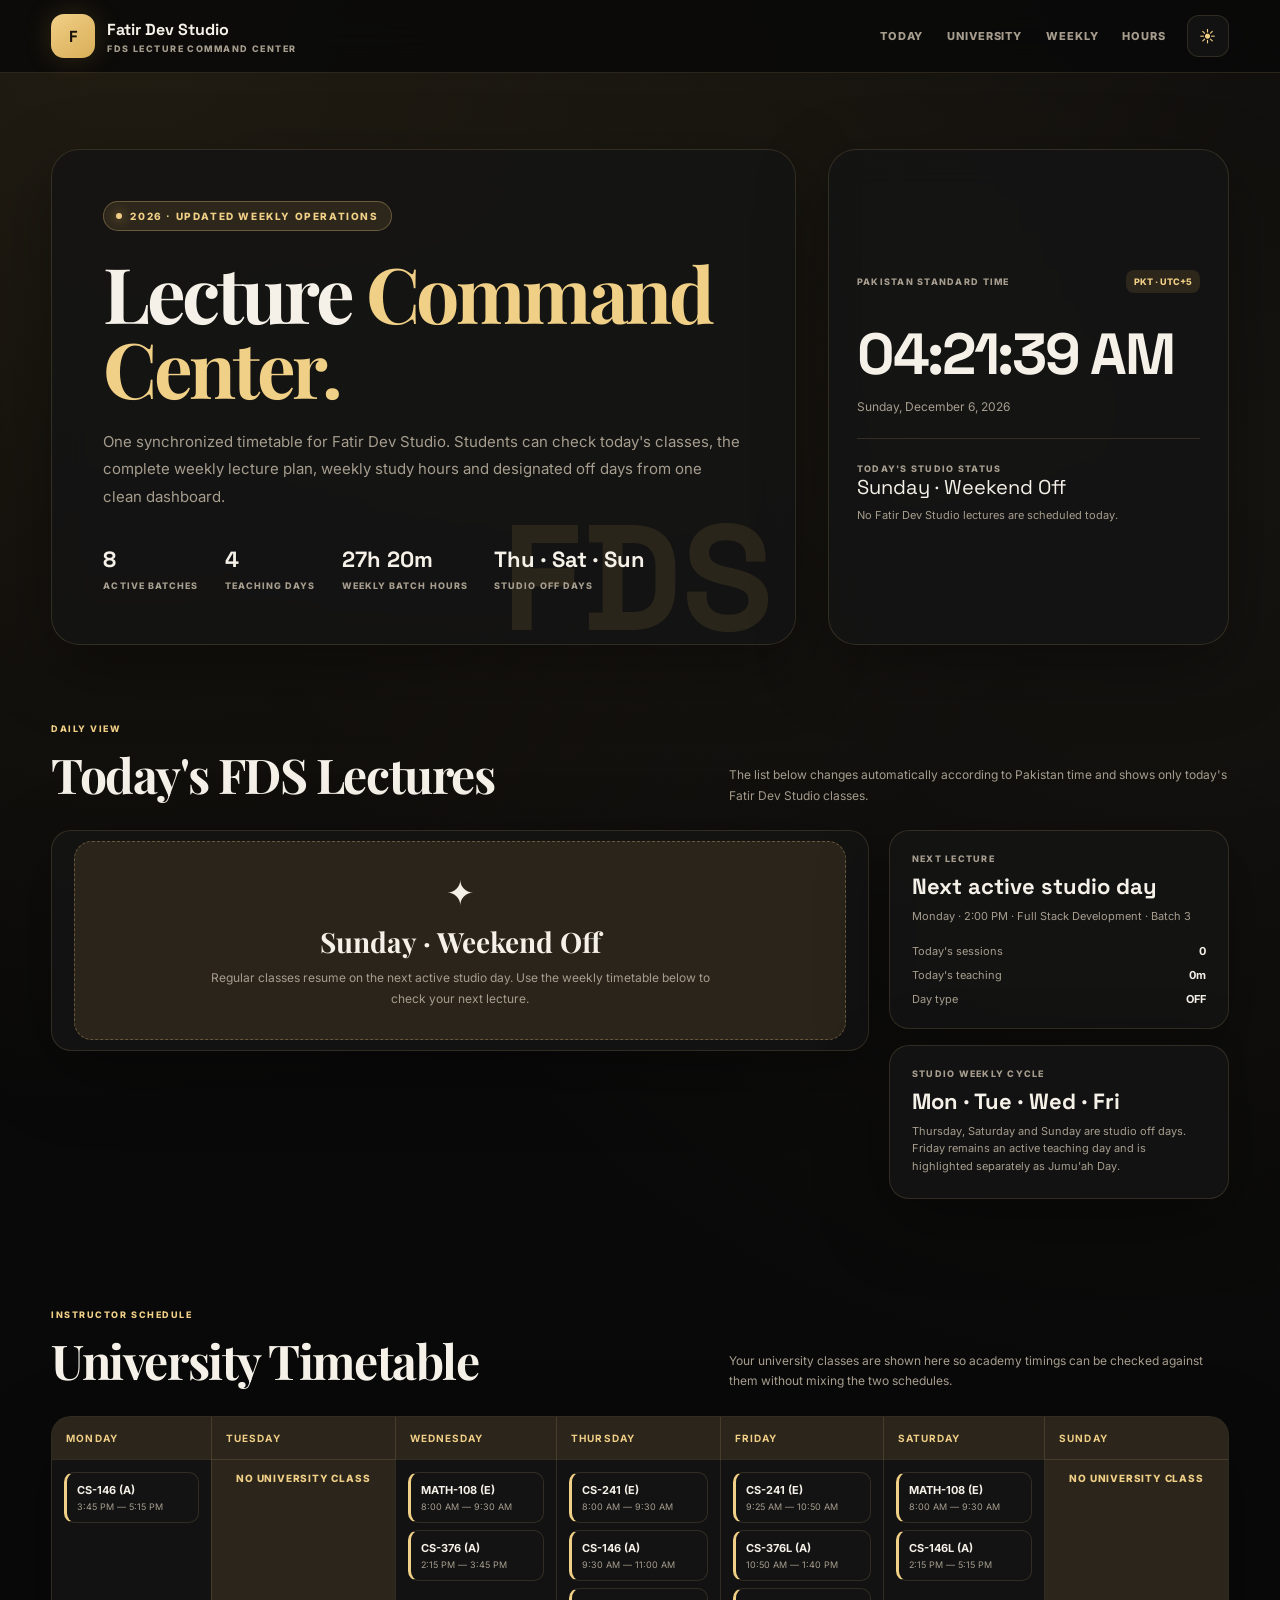
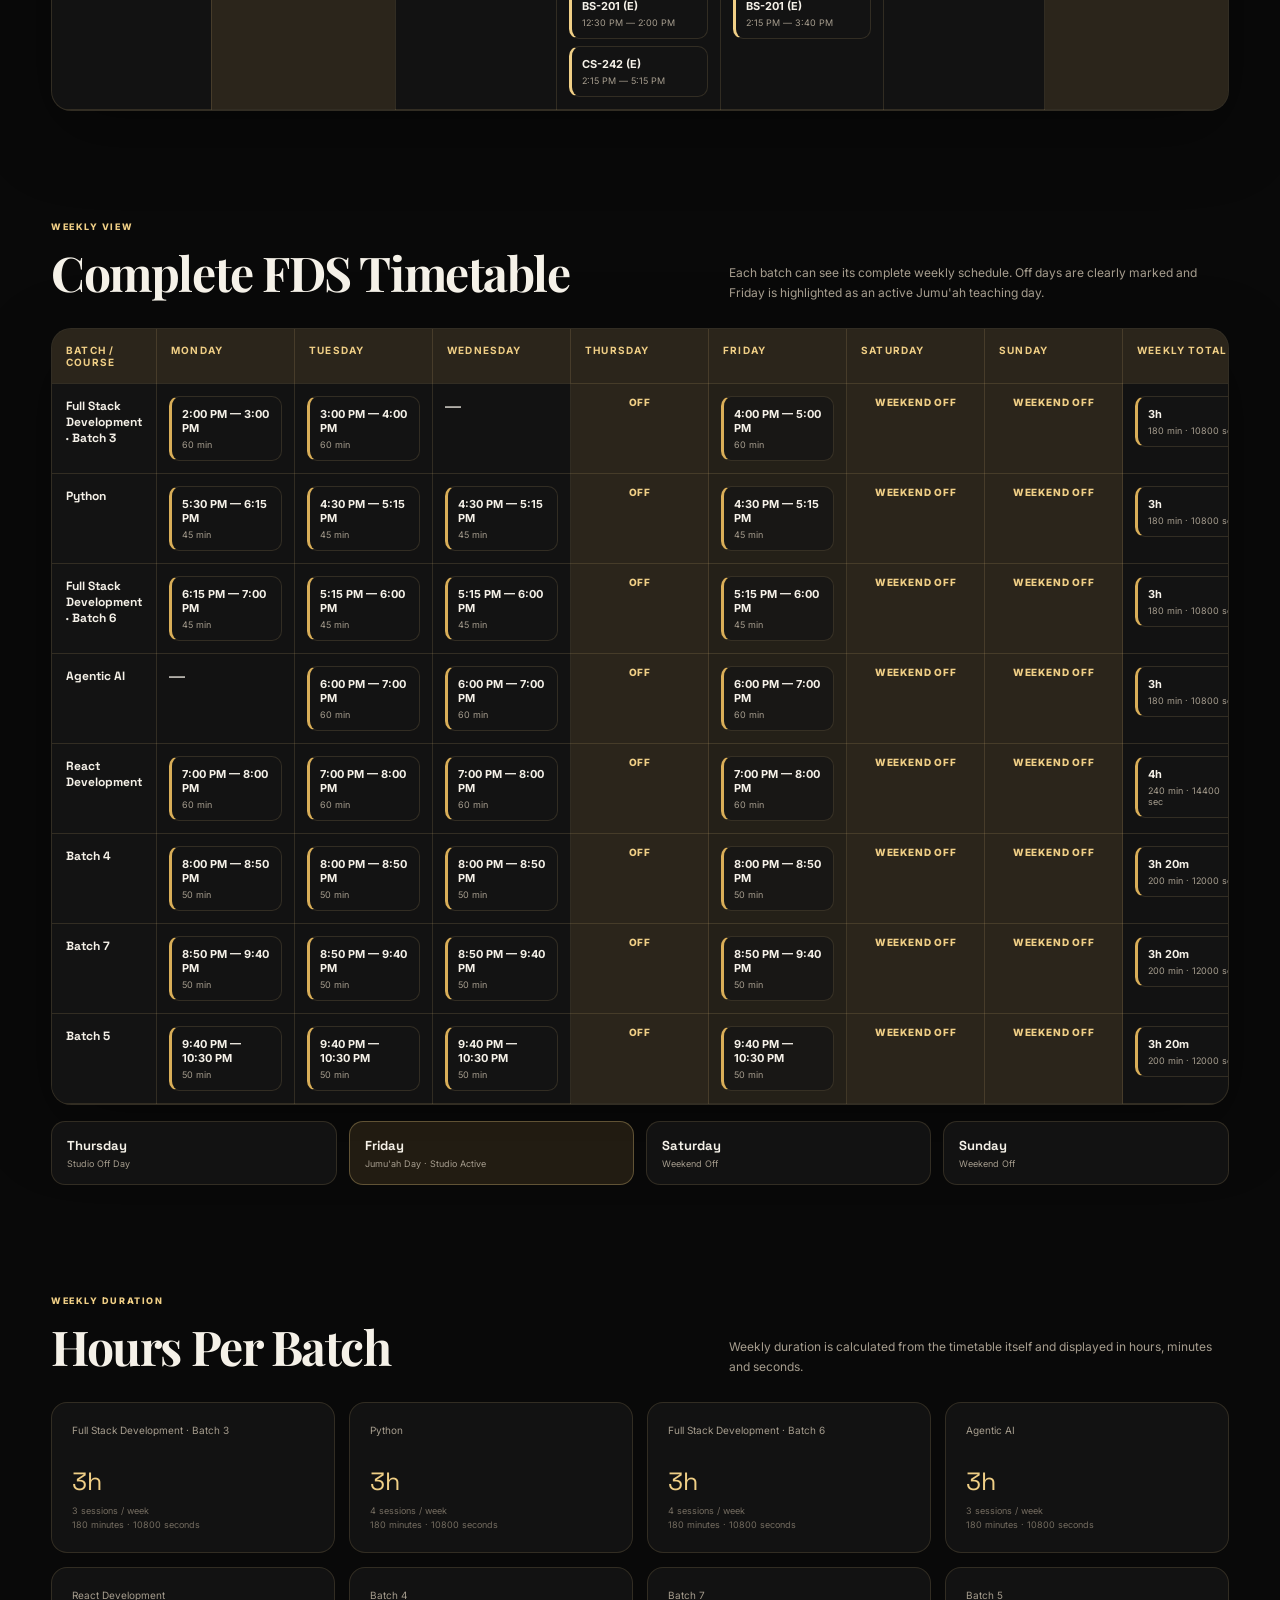
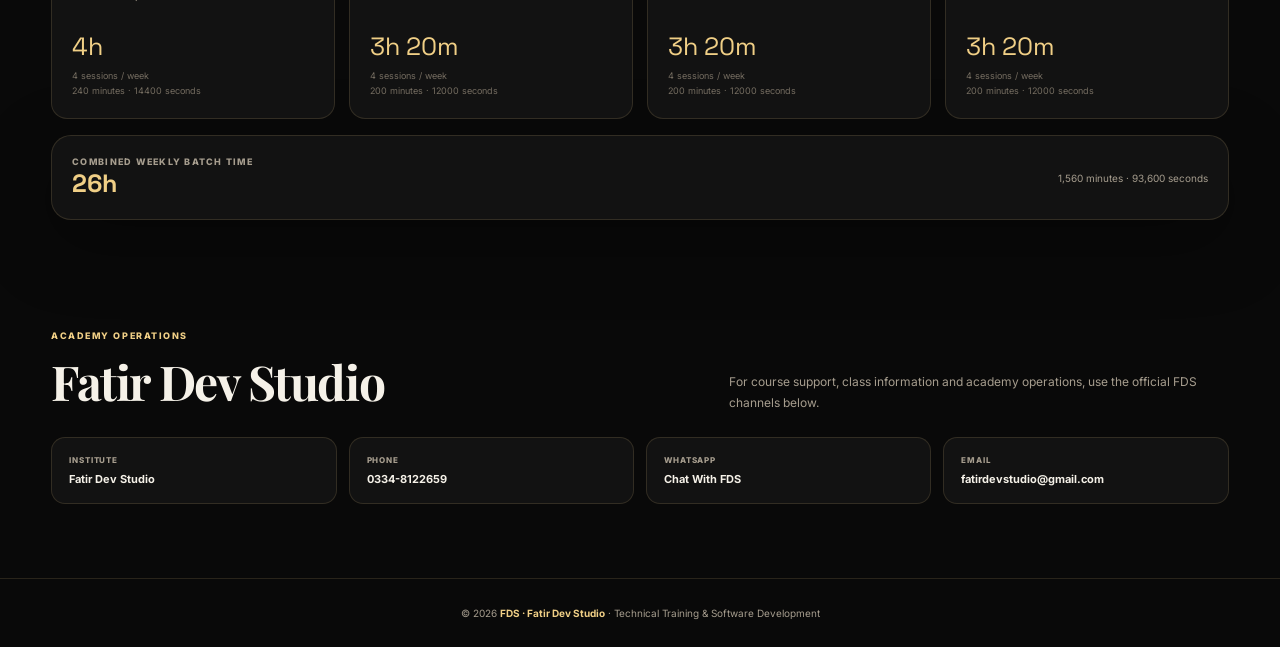
==== commit 263ea2df: "update" ====
--- a/index.html
+++ b/index.html
@@ -1058,7 +1058,7 @@
           },
           { name: "Batch 4", short: "BATCH 4", start: "20:00", end: "20:50" },
           { name: "Batch 7", short: "BATCH 7", start: "20:50", end: "21:40" },
-          { name: "Batch 5", short: "BATCH 5", start: "21:40", end: "22:50" },
+          { name: "Batch 5", short: "BATCH 5", start: "21:40", end: "22:30" },
         ],
         TUE: [
           {
@@ -1088,7 +1088,7 @@
           },
           { name: "Batch 4", short: "BATCH 4", start: "20:00", end: "20:50" },
           { name: "Batch 7", short: "BATCH 7", start: "20:50", end: "21:40" },
-          { name: "Batch 5", short: "BATCH 5", start: "21:40", end: "22:50" },
+          { name: "Batch 5", short: "BATCH 5", start: "21:40", end: "22:30" },
         ],
         WED: [
           { name: "Python", short: "PYTHON", start: "16:30", end: "17:15" },
@@ -1112,7 +1112,7 @@
           },
           { name: "Batch 4", short: "BATCH 4", start: "20:00", end: "20:50" },
           { name: "Batch 7", short: "BATCH 7", start: "20:50", end: "21:40" },
-          { name: "Batch 5", short: "BATCH 5", start: "21:40", end: "22:50" },
+          { name: "Batch 5", short: "BATCH 5", start: "21:40", end: "22:30" },
         ],
         THU: [],
         FRI: [
@@ -1143,7 +1143,7 @@
           },
           { name: "Batch 4", short: "BATCH 4", start: "20:00", end: "20:50" },
           { name: "Batch 7", short: "BATCH 7", start: "20:50", end: "21:40" },
-          { name: "Batch 5", short: "BATCH 5", start: "21:40", end: "22:50" },
+          { name: "Batch 5", short: "BATCH 5", start: "21:40", end: "22:30" },
         ],
         SAT: [],
         SUN: [],
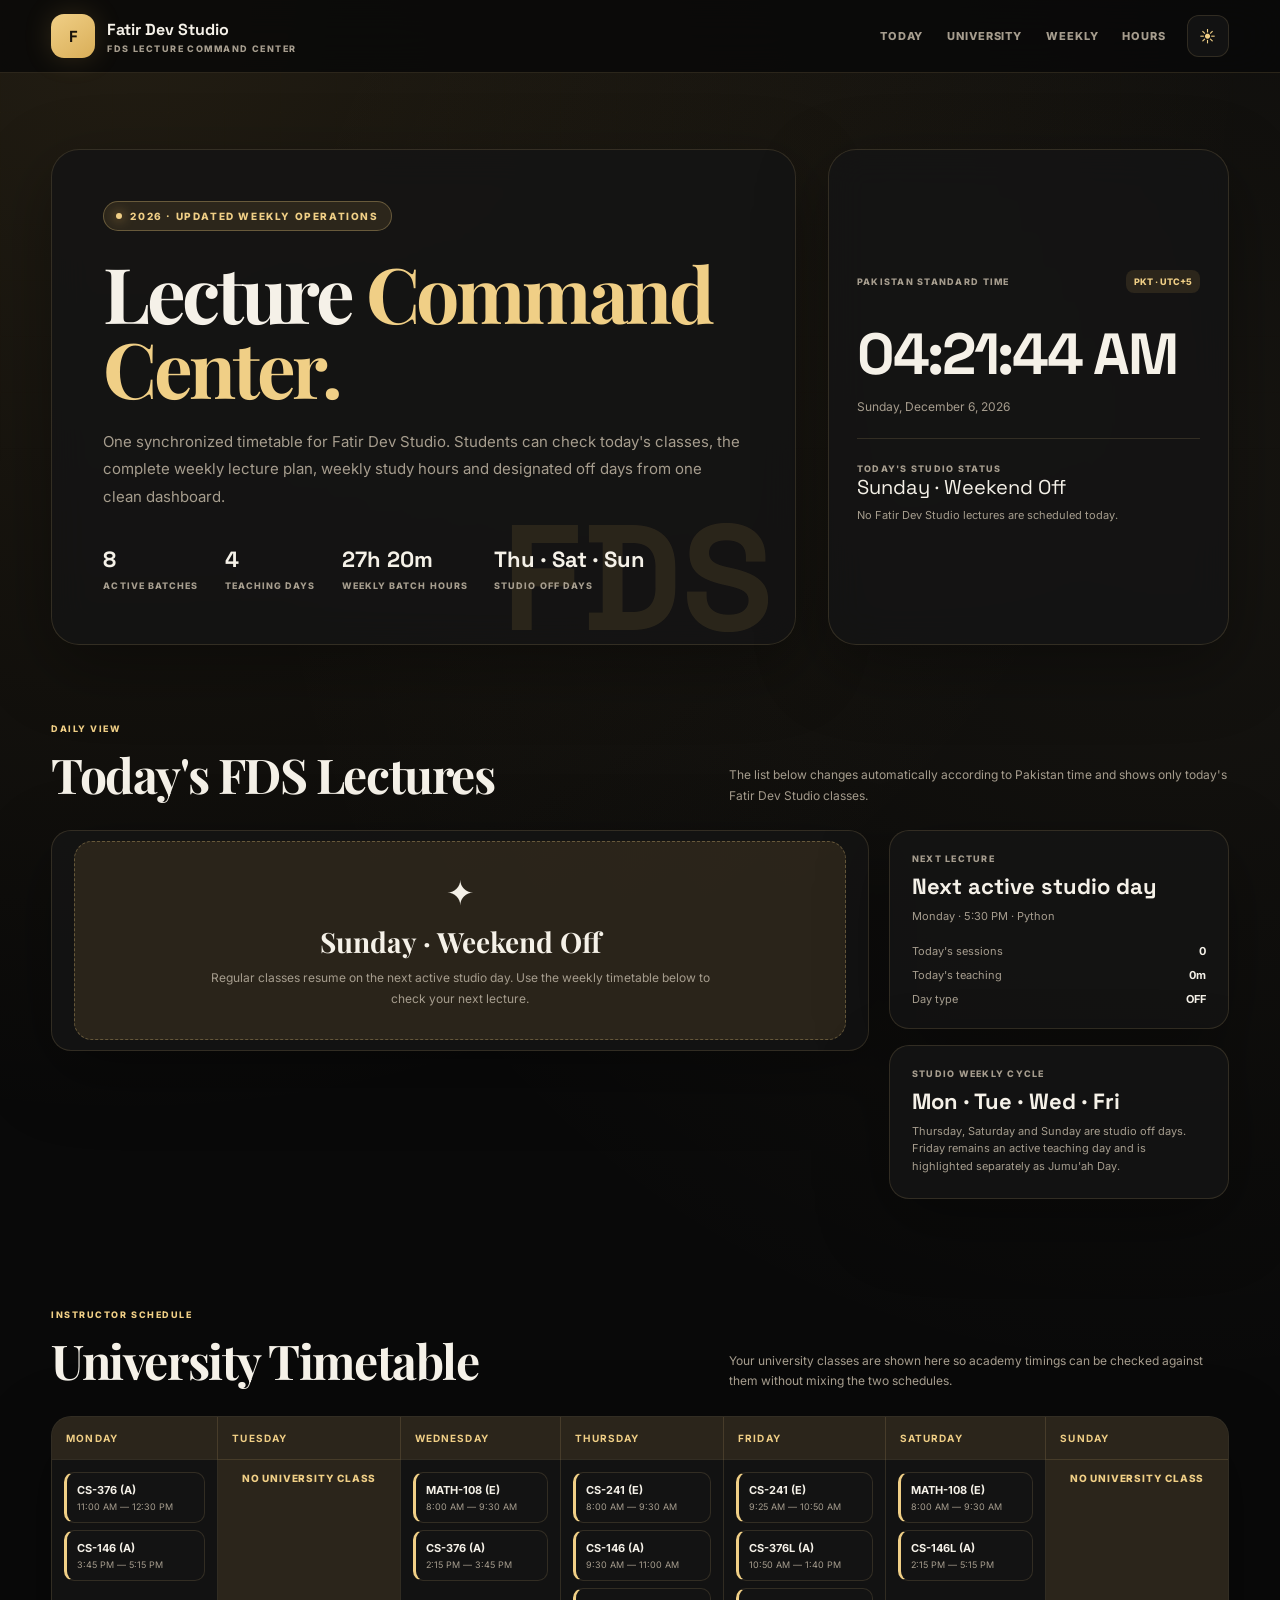
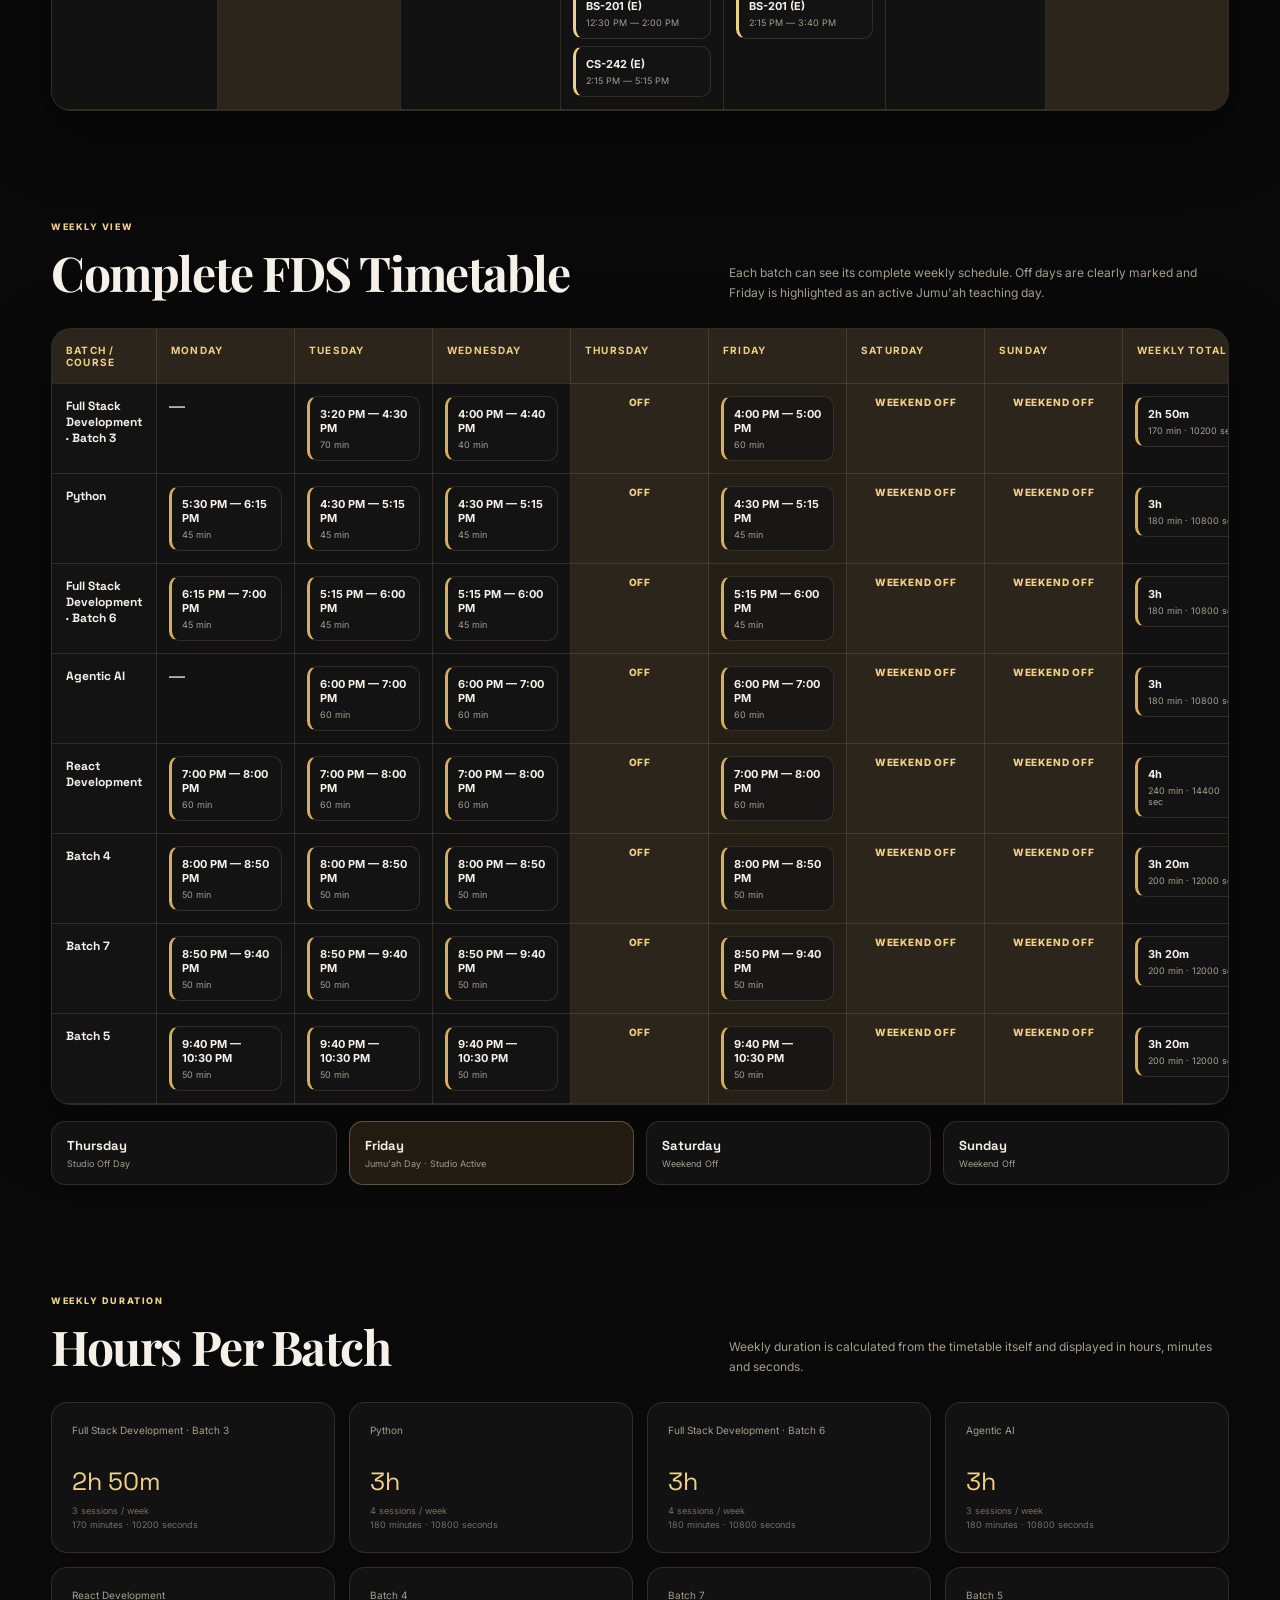
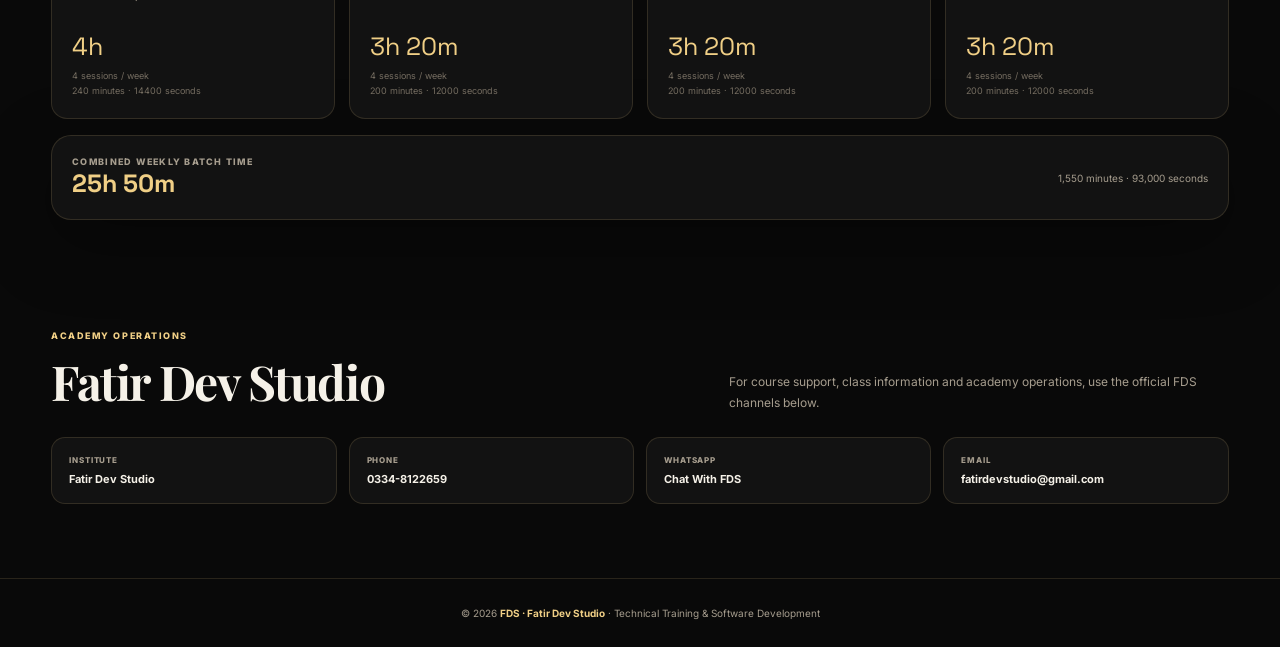
==== commit d86ee07e: "ipdate web" ====
--- a/index.html
+++ b/index.html
@@ -1037,12 +1037,6 @@
 
       const academySchedule = {
         MON: [
-          {
-            name: "Full Stack Development · Batch 3",
-            short: "FSD · B3",
-            start: "14:00",
-            end: "15:00",
-          },
           { name: "Python", short: "PYTHON", start: "17:30", end: "18:15" },
           {
             name: "Full Stack Development · Batch 6",
@@ -1064,8 +1058,8 @@
           {
             name: "Full Stack Development · Batch 3",
             short: "FSD · B3",
-            start: "15:00",
-            end: "16:00",
+            start: "15:20",
+            end: "16:30",
           },
           { name: "Python", short: "PYTHON", start: "16:30", end: "17:15" },
           {
@@ -1091,6 +1085,12 @@
           { name: "Batch 5", short: "BATCH 5", start: "21:40", end: "22:30" },
         ],
         WED: [
+          {
+            name: "Full Stack Development · Batch 3",
+            short: "FSD · B3",
+            start: "16:00",
+            end: "16:40",
+          },
           { name: "Python", short: "PYTHON", start: "16:30", end: "17:15" },
           {
             name: "Full Stack Development · Batch 6",
@@ -1150,7 +1150,10 @@
       };
 
       const universitySchedule = {
-        MON: [{ name: "CS-146 (A)", start: "15:45", end: "17:15" }],
+        MON: [
+          { name: "CS-376 (A)", start: "11:00", end: "12:30" },
+          { name: "CS-146 (A)", start: "15:45", end: "17:15" },
+        ],
         TUE: [],
         WED: [
           { name: "MATH-108 (E)", start: "08:00", end: "09:30" },
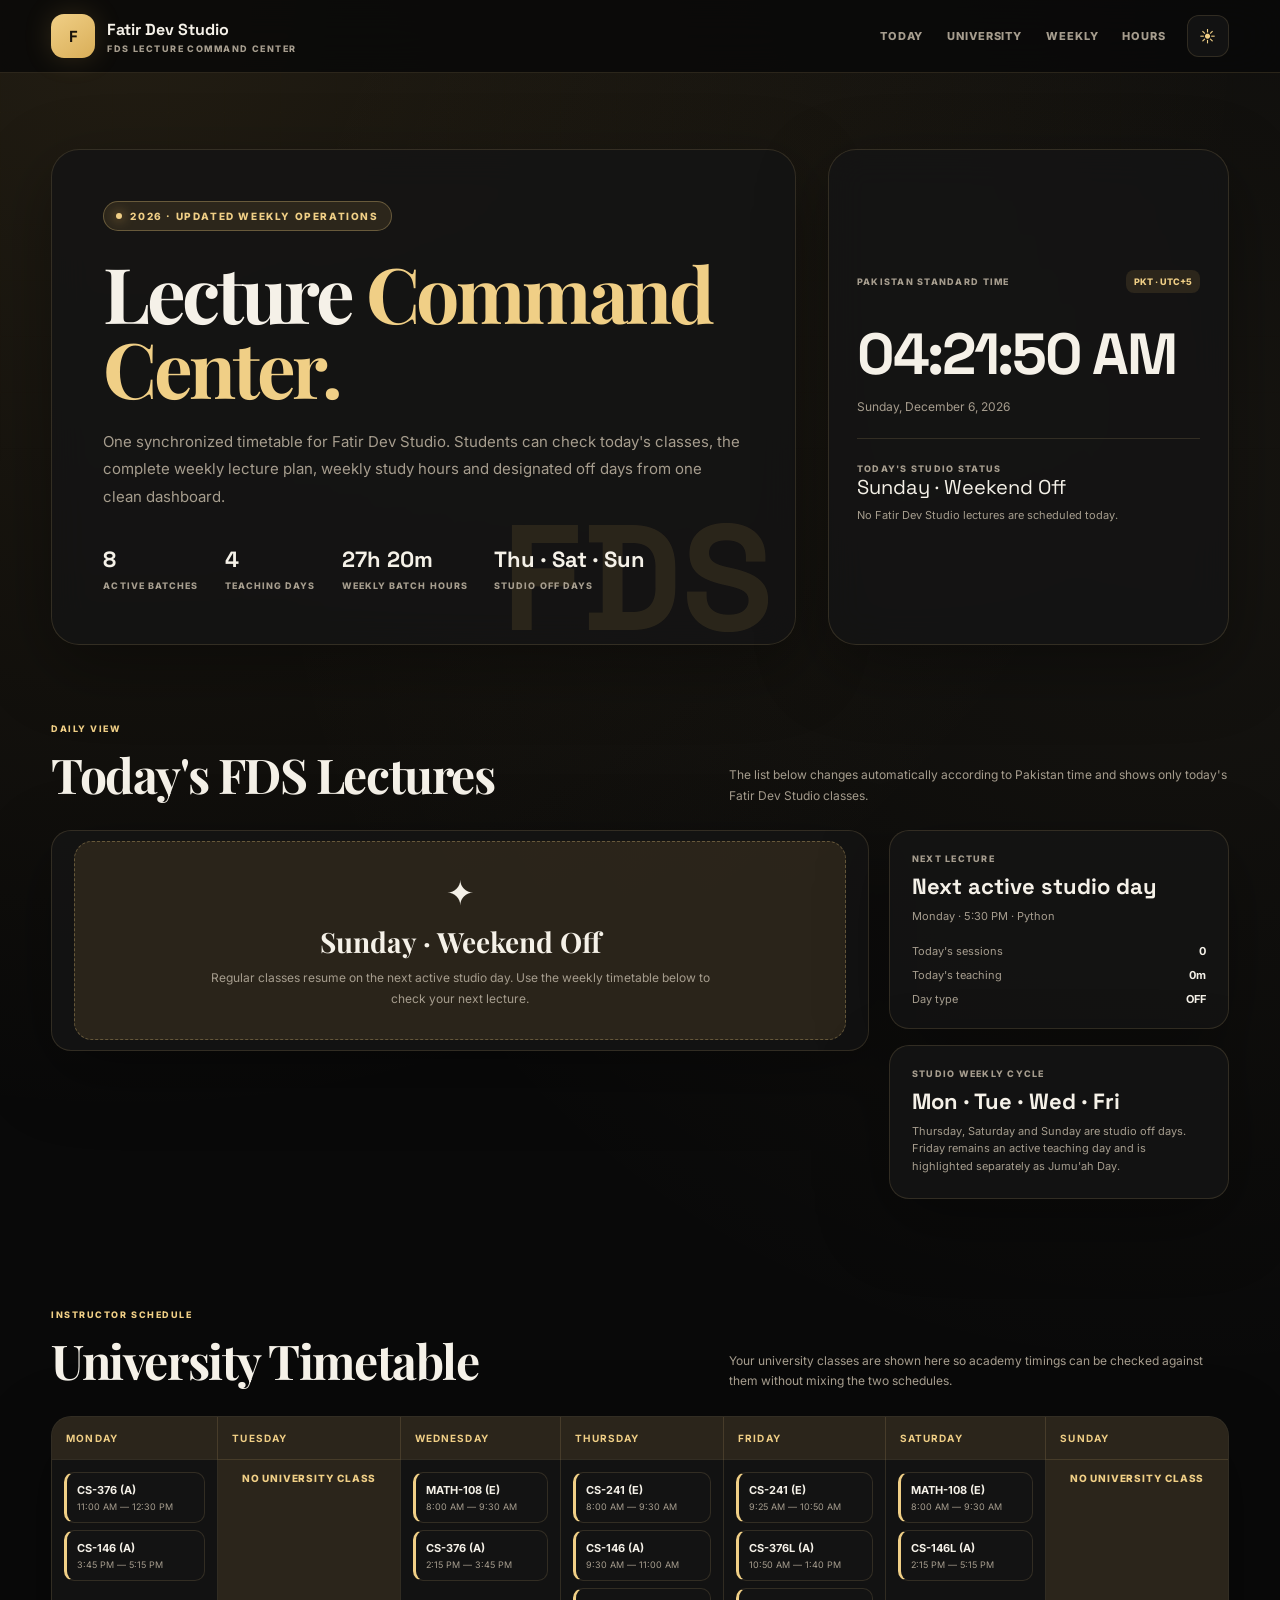
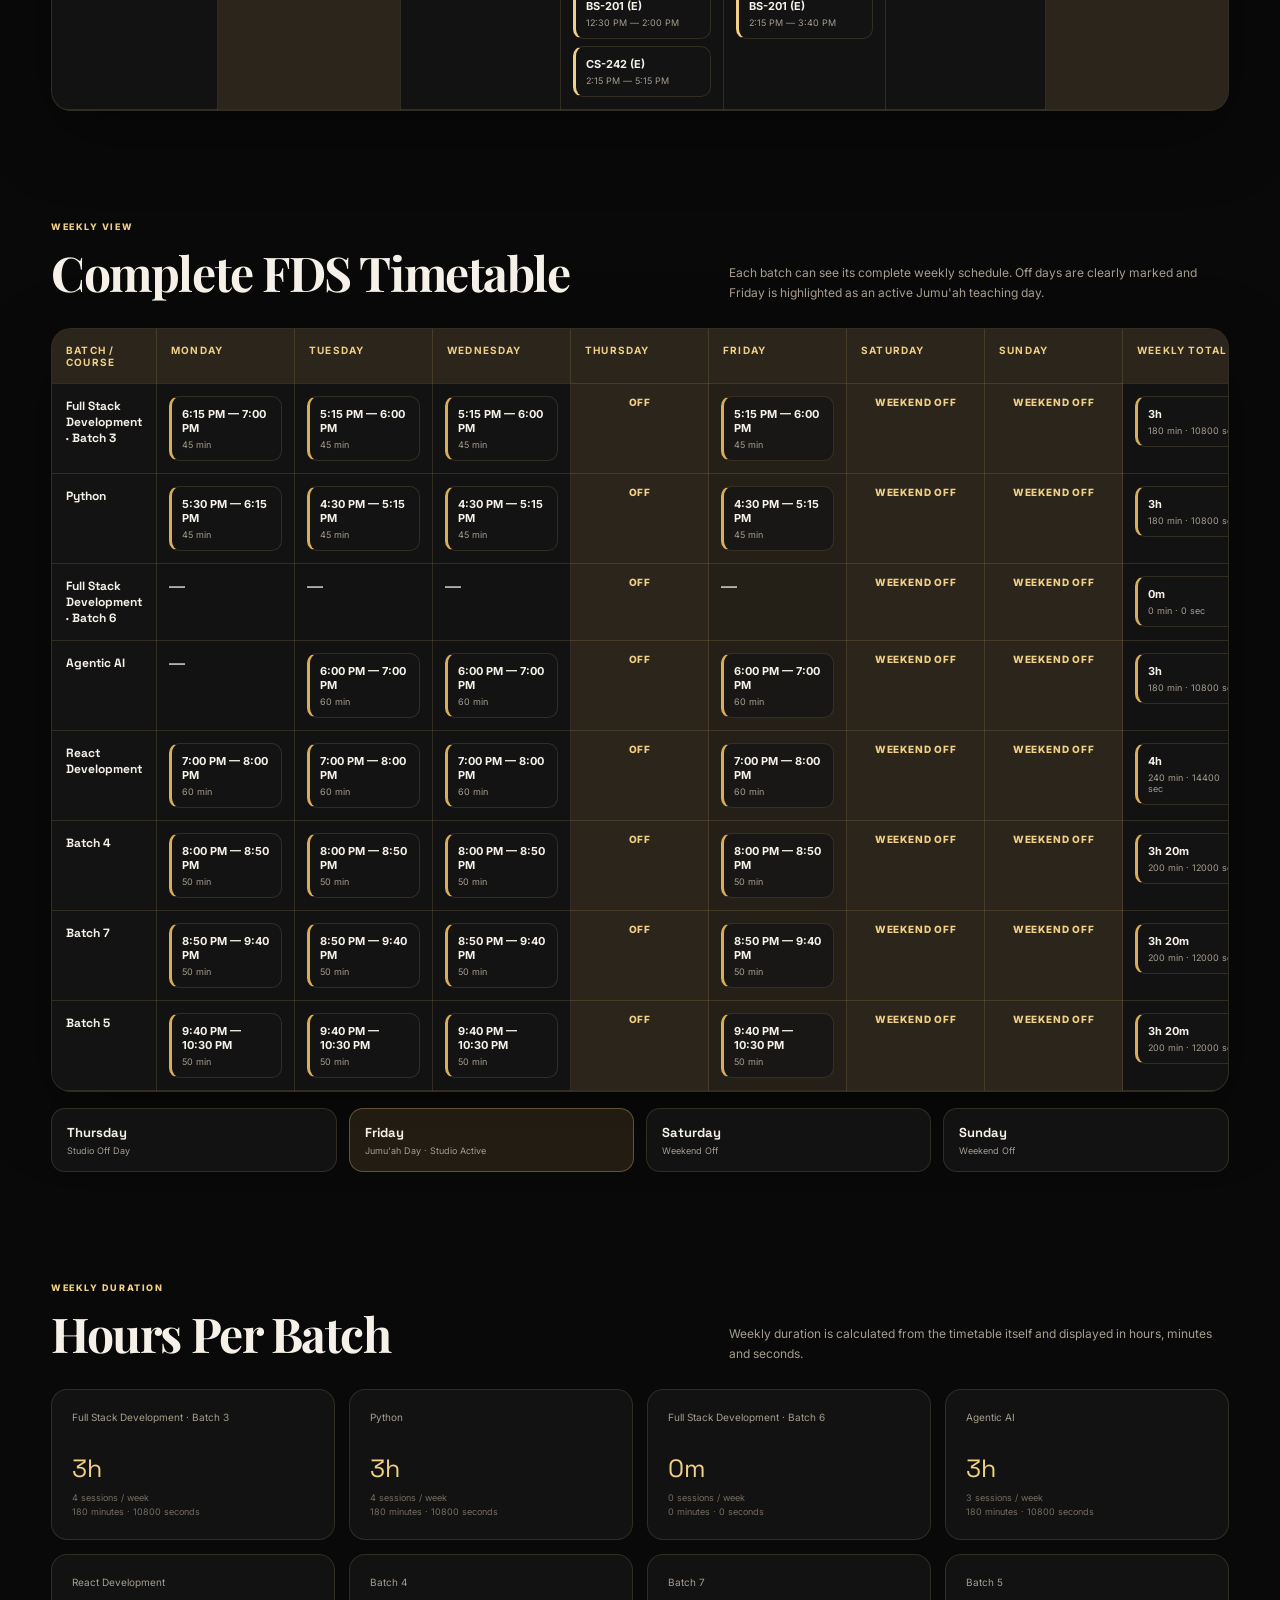
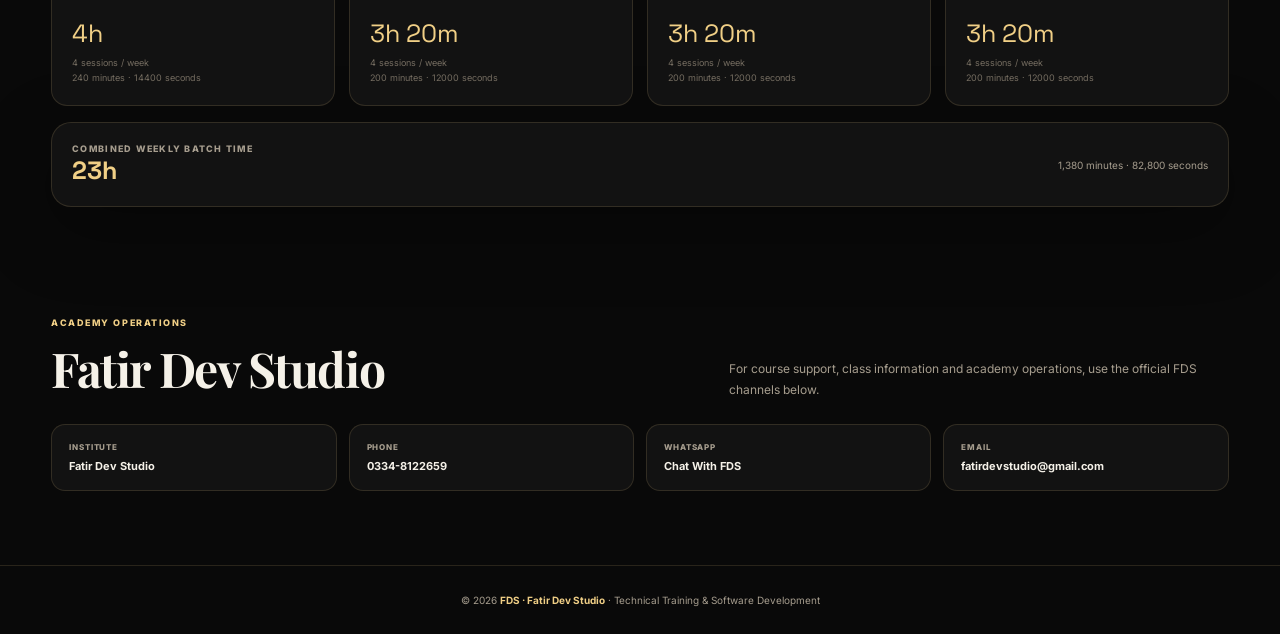
==== commit fa1af1af: "update" ====
--- a/index.html
+++ b/index.html
@@ -1039,8 +1039,8 @@
         MON: [
           { name: "Python", short: "PYTHON", start: "17:30", end: "18:15" },
           {
-            name: "Full Stack Development · Batch 6",
-            short: "FSD · B6",
+            name: "Full Stack Development · Batch 3",
+            short: "FSD · B3",
             start: "18:15",
             end: "19:00",
           },
@@ -1055,16 +1055,11 @@
           { name: "Batch 5", short: "BATCH 5", start: "21:40", end: "22:30" },
         ],
         TUE: [
+          
+          { name: "Python", short: "PYTHON", start: "16:30", end: "17:15" },
           {
             name: "Full Stack Development · Batch 3",
-            short: "FSD · B3",
-            start: "15:20",
-            end: "16:30",
-          },
-          { name: "Python", short: "PYTHON", start: "16:30", end: "17:15" },
-          {
-            name: "Full Stack Development · Batch 6",
-            short: "FSD · B6",
+            short: "FSD · B",
             start: "17:15",
             end: "18:00",
           },
@@ -1085,16 +1080,11 @@
           { name: "Batch 5", short: "BATCH 5", start: "21:40", end: "22:30" },
         ],
         WED: [
+         
+          { name: "Python", short: "PYTHON", start: "16:30", end: "17:15" },
           {
             name: "Full Stack Development · Batch 3",
             short: "FSD · B3",
-            start: "16:00",
-            end: "16:40",
-          },
-          { name: "Python", short: "PYTHON", start: "16:30", end: "17:15" },
-          {
-            name: "Full Stack Development · Batch 6",
-            short: "FSD · B6",
             start: "17:15",
             end: "18:00",
           },
@@ -1116,16 +1106,11 @@
         ],
         THU: [],
         FRI: [
+        
+          { name: "Python", short: "PYTHON", start: "16:30", end: "17:15" },
           {
             name: "Full Stack Development · Batch 3",
             short: "FSD · B3",
-            start: "16:00",
-            end: "17:00",
-          },
-          { name: "Python", short: "PYTHON", start: "16:30", end: "17:15" },
-          {
-            name: "Full Stack Development · Batch 6",
-            short: "FSD · B6",
             start: "17:15",
             end: "18:00",
           },
